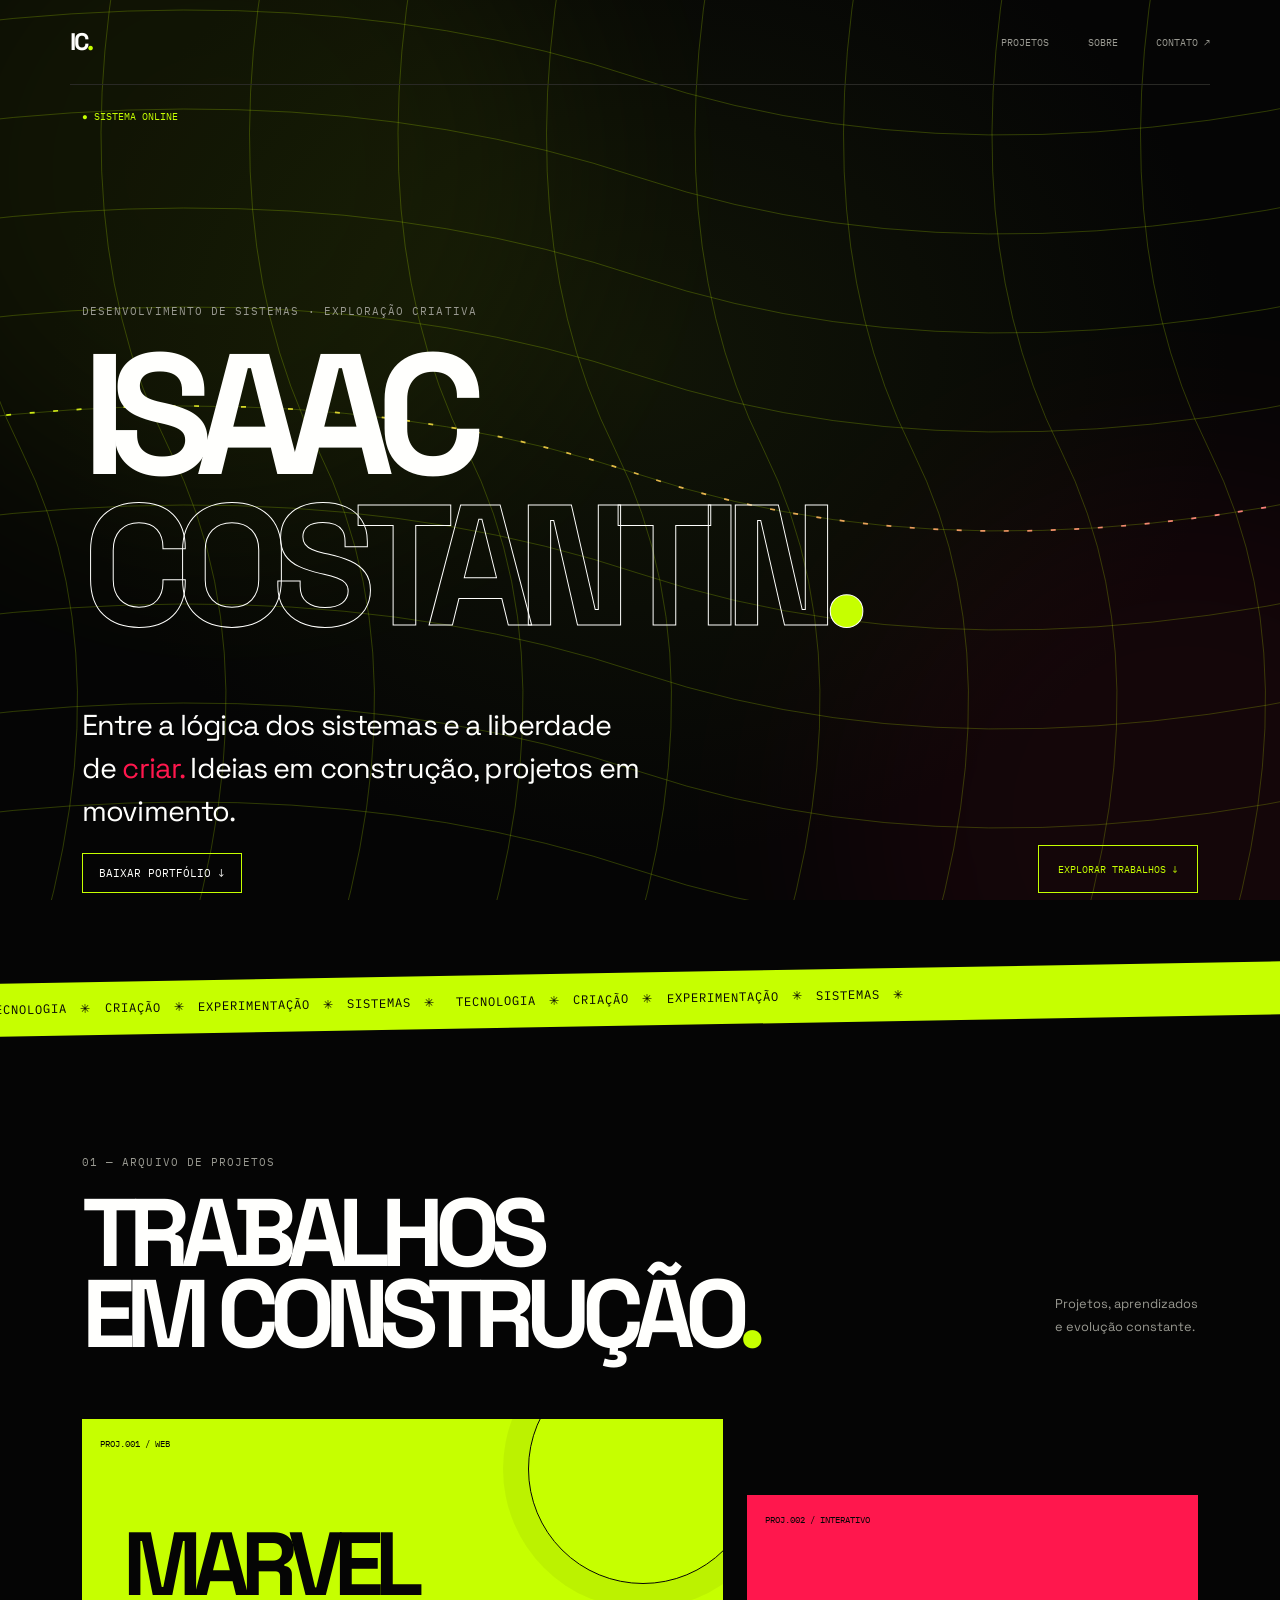
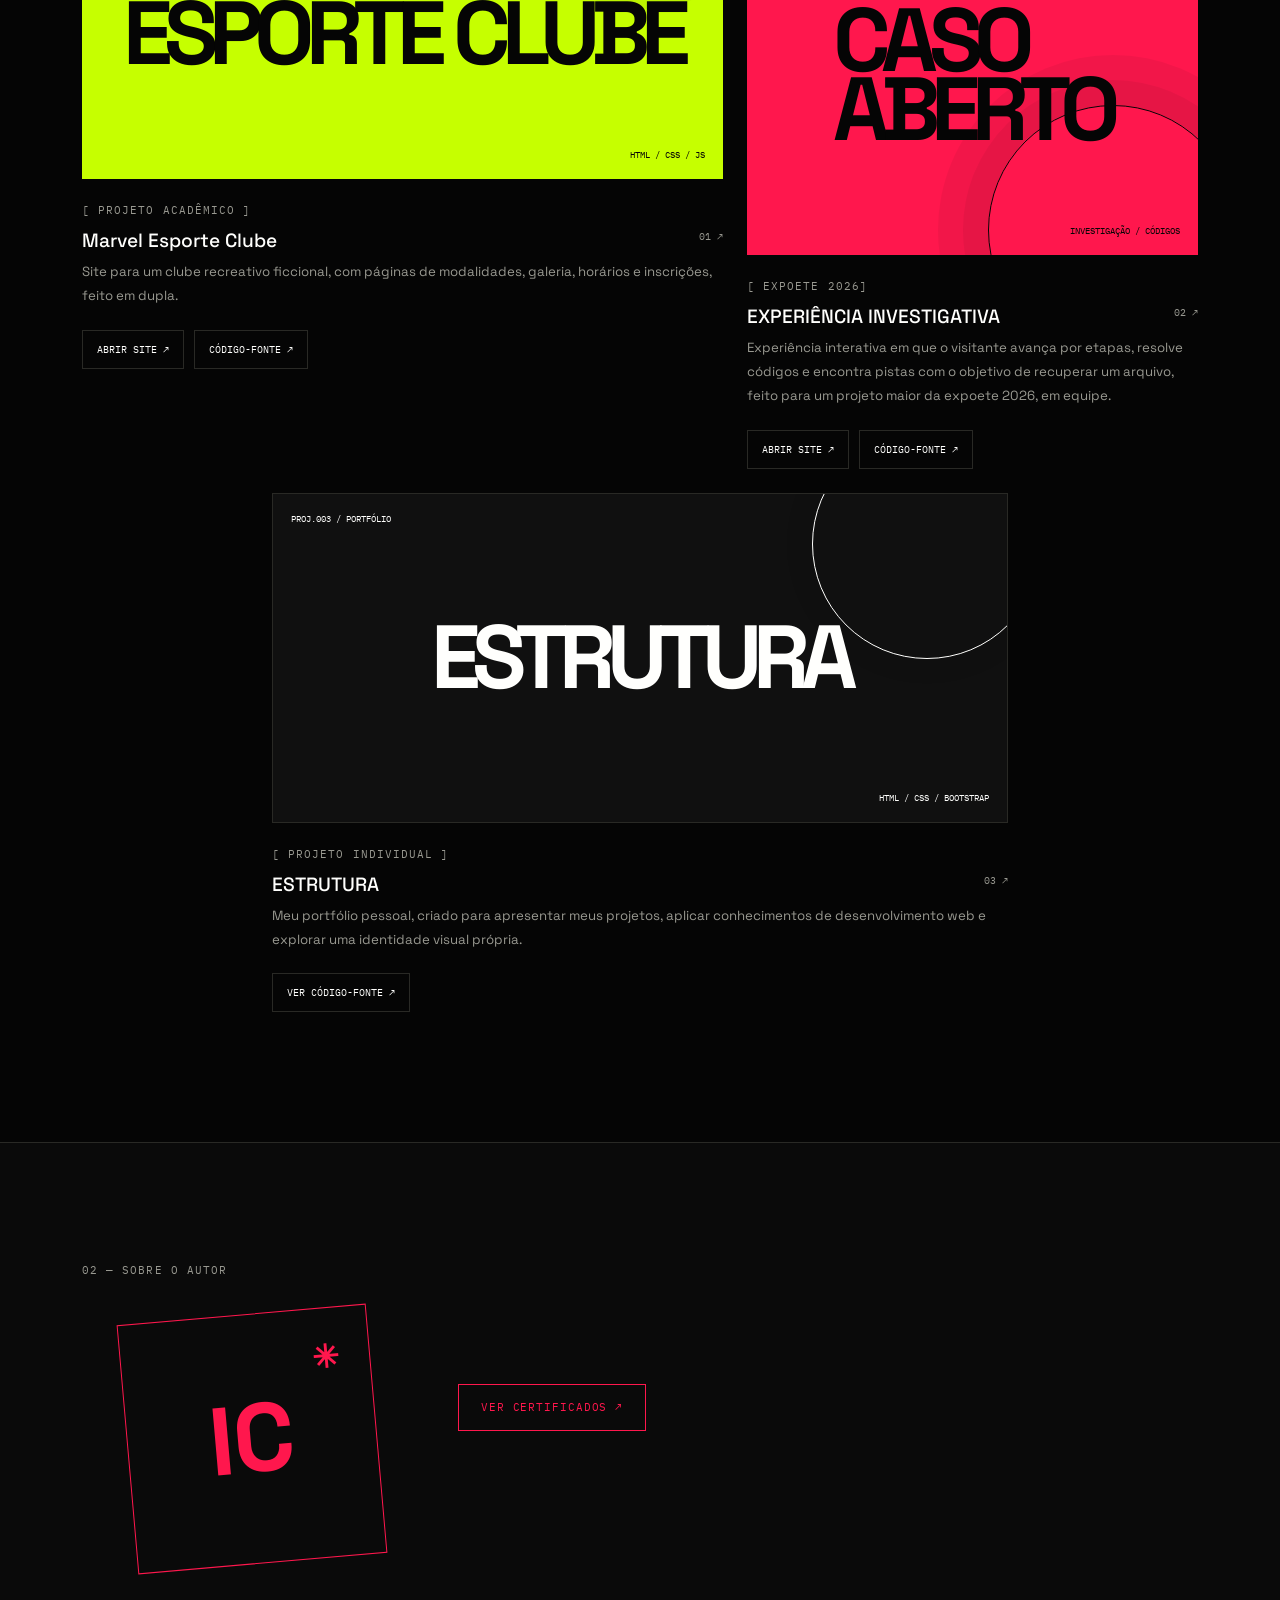
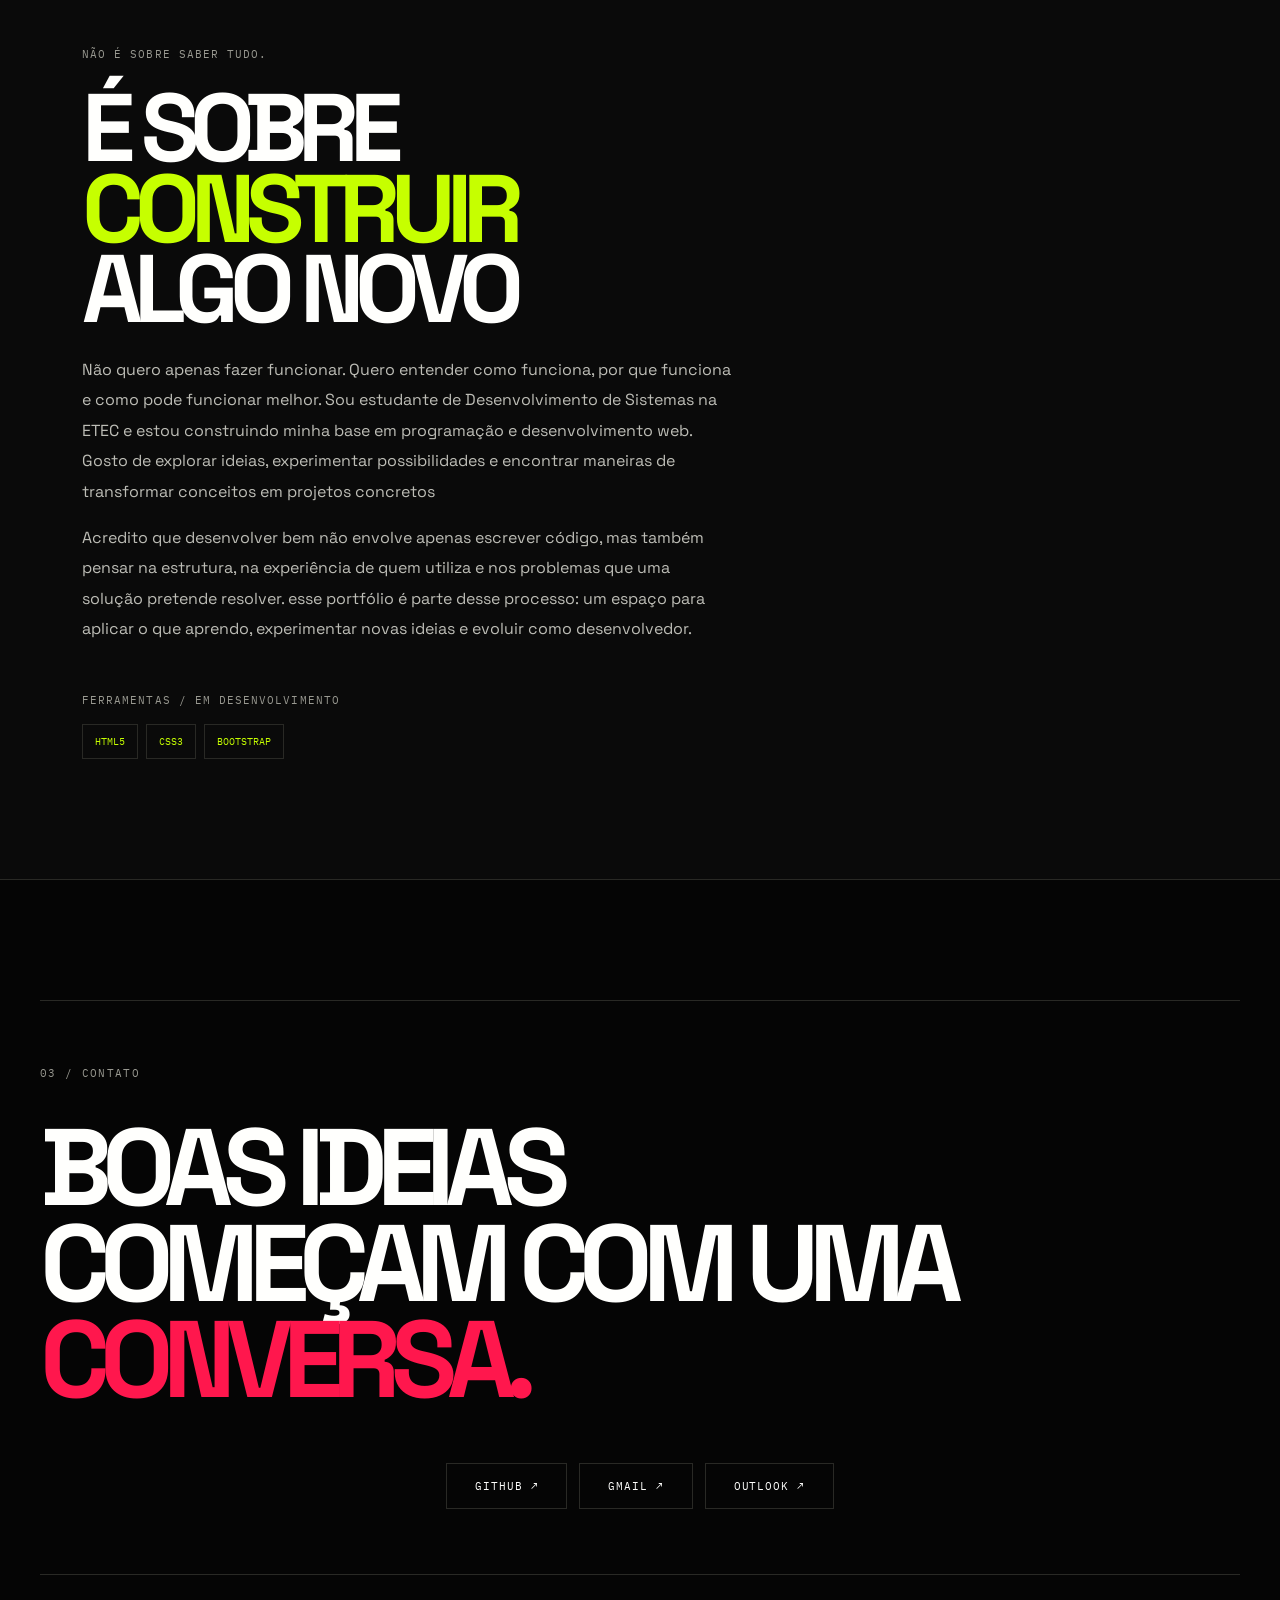
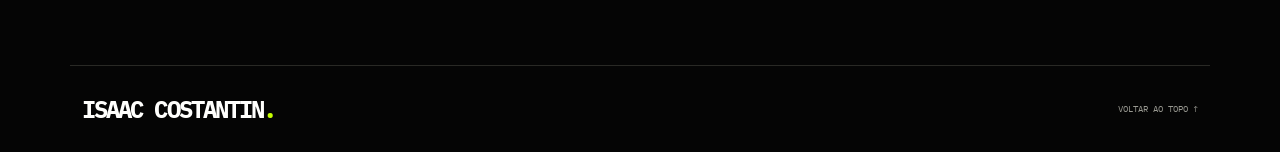
==== index.html @ f8260b66 "Update index.html" ====
<!DOCTYPE html>
<html lang="pt-BR">
<head>
    <meta charset="UTF-8">
    <meta name="viewport" content="width=device-width, initial-scale=1">
    <meta name="theme-color" content="#050505">
    <meta name="description" content="Portfólio de Isaac Costantin.">
    <title>Isaac Costantin </title>

    <link href="https://cdn.jsdelivr.net/npm/bootstrap@5.3.3/dist/css/bootstrap.min.css" rel="stylesheet">
    <link href="https://fonts.googleapis.com/css2?family=Space+Grotesk:wght@400;500;600;700&family=IBM+Plex+Mono:wght@400;500&display=swap" rel="stylesheet">
    <link rel="stylesheet" href="style.css">
</head>

<body>
    <div class="mesh" aria-hidden="true">
        <svg viewBox="0 0 1200 800" preserveAspectRatio="xMidYMid slice">
            <defs>
                <linearGradient id="lines">
                    <stop stop-color="#C6FF00"/>
                    <stop offset="1" stop-color="#FF6F91"/>
                </linearGradient>
            </defs>
            <g class="horizontal">
                <path d="M-100 80 Q300 0 600 100 T1300 80"/>
                <path d="M-100 160 Q300 80 600 180 T1300 160"/>
                <path d="M-100 240 Q300 160 600 260 T1300 240"/>
                <path d="M-100 320 Q300 240 600 340 T1300 320"/>
                <path d="M-100 400 Q300 320 600 420 T1300 400"/>
                <path d="M-100 480 Q300 400 600 500 T1300 480"/>
                <path d="M-100 560 Q300 480 600 580 T1300 560"/>
                <path d="M-100 640 Q300 560 600 660 T1300 640"/>
                <path d="M-100 720 Q300 640 600 740 T1300 720"/>
                <path d="M-100 800 Q300 720 600 820 T1300 800"/>
            </g>
            <g class="vertical">
                <path d="M80 -100 Q0 200 100 400 T80 900"/>
                <path d="M200 -100 Q120 200 220 400 T200 900"/>
                <path d="M320 -100 Q240 200 340 400 T320 900"/>
                <path d="M440 -100 Q360 200 460 400 T440 900"/>
                <path d="M560 -100 Q480 200 580 400 T560 900"/>
                <path d="M680 -100 Q600 200 700 400 T680 900"/>
                <path d="M800 -100 Q720 200 820 400 T800 900"/>
                <path d="M920 -100 Q840 200 940 400 T920 900"/>
                <path d="M1040 -100 Q960 200 1060 400 T1040 900"/>
                <path d="M1160 -100 Q1080 200 1180 400 T1160 900"/>
            </g>
            <path class="highlight" d="M-100 400 Q300 320 600 420 T1300 400"/>
        </svg>
    </div>

    <nav class="navbar container py-4">
        <a class="brand" href="#inicio">IC<span>.</span></a>
        <div class="nav-links">
            <a href="#projetos">PROJETOS</a>
            <a href="#sobre">SOBRE</a>
            <a href="#contato">CONTATO ↗</a>
        </div>
    </nav>

    <main>
        <header class="hero container" id="inicio">
            <div class="meta mono">
                <span>● SISTEMA ONLINE</span>
            </div>

            <p class="eyebrow">DESENVOLVIMENTO DE SISTEMAS · EXPLORAÇÃO CRIATIVA</p>

            <h1>ISAAC<br><span>COSTANTIN<span class="lime">.</span></span></h1>

            <div class="row align-items-end mt-5 g-4">
                <div class="col-md-7">
                    <p class="intro">
                        Entre a lógica dos sistemas e a liberdade de
                        <span class="pink">criar.</span> Ideias em construção,
                        projetos em movimento.
                    </p>
                    
<a href="javascript:window.print()" class="pdf-button">
    BAIXAR PORTFÓLIO ↓
</a>

                </div>
                <div class="col-md-5 text-md-end">
                    <a class="outline-link" href="#projetos">EXPLORAR TRABALHOS ↓</a>
                </div>
            </div>
        </header>

        <div class="ticker mono" aria-hidden="true">
            TECNOLOGIA　✳　CRIAÇÃO　✳　EXPERIMENTAÇÃO　✳　SISTEMAS　✳　
            TECNOLOGIA　✳　CRIAÇÃO　✳　EXPERIMENTAÇÃO　✳　SISTEMAS　✳
        </div>

<section class="container section" id="projetos">
    <div class="section-heading">
        <div>
            <p class="eyebrow">01 — ARQUIVO DE PROJETOS</p>
            <h2>TRABALHOS<br>EM CONSTRUÇÃO<span class="lime">.</span></h2>
        </div>
        <p class="muted">Projetos, aprendizados<br>e evolução constante.</p>
    </div>

    <div class="row g-4">
        <div class="col-md-7">
            <article class="project">
                <div class="art art-lime">
                    <span class="tag">PROJ.001 / WEB</span>
                    <div class="shape shape-circle"></div>
                    <div class="art-title">MARVEL<br> ESPORTE CLUBE</div>
                    <span class="coordinate">HTML / CSS / JS</span>
                </div>

                <p class="eyebrow mt-4">[ PROJETO ACADÊMICO ]</p>
                <h3>Marvel Esporte Clube <span>01 ↗</span></h3>
                <p class="muted">Site para um clube recreativo ficcional, com páginas de modalidades, galeria, horários e inscrições, feito em dupla.</p>

                <div class="project-links">
                    <a href="https://marvel-esporte-clube.vercel.app/" target="_blank" rel="noopener noreferrer">ABRIR SITE ↗</a>
                    <a href="https://github.com/IsaacCostantin/Marvel-Esporte-Clube" target="_blank" rel="noopener noreferrer">CÓDIGO-FONTE ↗</a>
                </div>
            </article>
        </div>

        <div class="col-md-5 project-shift">
            <article class="project">
                <div class="art art-pink">
                    <span class="tag">PROJ.002 / INTERATIVO</span>
                    <div class="shape shape-ring"></div>
                    <div class="art-title"> CASO <br> ABERTO</div>
                    <span class="coordinate">INVESTIGAÇÃO / CÓDIGOS</span>
                </div>

                <p class="eyebrow mt-4" >[ EXPOETE 2026] </p>
                 <h3>EXPERIÊNCIA INVESTIGATIVA <span>02 ↗</span></h3>
                <p class="muted">Experiência interativa em que o visitante avança por etapas, resolve códigos e encontra pistas com o objetivo de recuperar um arquivo, feito para um projeto maior da expoete 2026, em equipe.</p>

                <div class="project-links">
                    <a href="https://experienciainvestigativa.vercel.app/" target="_blank" rel="noopener noreferrer">ABRIR SITE ↗</a>
                    <a href="https://github.com/IsaacCostantin/-Experi-ncia-investigativa" target="_blank" rel="noopener noreferrer">CÓDIGO-FONTE ↗</a>
                </div>
            </article>
        </div>

        <div class="col-md-8 offset-md-2">
            <article class="project">
                <div class="art art-dark">
                    <span class="tag">PROJ.003 / PORTFÓLIO</span>
                    <div class="shape shape-circle"></div>
                    <div class="art-title">ESTRUTURA</div>
                    <span class="coordinate">HTML / CSS / BOOTSTRAP</span>
                </div>

                <p class="eyebrow mt-4">[ PROJETO INDIVIDUAL ]</p>
                <h3>ESTRUTURA <span>03 ↗</span></h3>
                <p class="muted">Meu portfólio pessoal, criado para apresentar meus projetos, aplicar conhecimentos de desenvolvimento web e explorar uma identidade visual própria.</p>

                <div class="project-links">
                    <a href="https://github.com/IsaacCostantin/Isaac-Costantin" target="_blank" rel="noopener noreferrer">VER CÓDIGO-FONTE ↗</a>
                </div>
            </article>
        </div>
    </div>
</section>

 <section class="about section" id="sobre">
            <div class="container">
                <div class="row g-5 align-items-center">
                    <div class="col-md-4">
                        <p class="eyebrow">02 — SOBRE O AUTOR</p>
                        <div class="monogram">IC<span>✳</span></div>
                    </div>
                    <a href="cursos.html" class="certificados-button">
    VER CERTIFICADOS ↗
</a>
                    <div class="col-md-8">
                        <p class="eyebrow pink">NÃO É SOBRE SABER TUDO.</p>
                        <h2>É SOBRE<br><span class="lime">CONSTRUIR</span><br>ALGO NOVO </h2>
                        <p class="about-text">
                          Não quero apenas fazer funcionar. Quero entender como funciona, por que funciona e como pode funcionar melhor.

Sou estudante de Desenvolvimento de Sistemas na ETEC e estou construindo minha base em programação e desenvolvimento web.

Gosto de explorar ideias, experimentar possibilidades e encontrar maneiras de transformar conceitos em projetos concretos
                        </p>
                        <p class="about-text">
                             Acredito que desenvolver bem não envolve apenas escrever código, mas também pensar na estrutura, na experiência de quem utiliza e nos problemas que uma solução pretende resolver.

esse portfólio é parte desse processo: um espaço para aplicar o que aprendo, experimentar novas ideias e evoluir como desenvolvedor.
                        </p>
                        <p class="eyebrow mt-5">FERRAMENTAS / EM DESENVOLVIMENTO</p>
                        <div class="skills">
                            <span>HTML5</span><span>CSS3</span><span>BOOTSTRAP</span>
                        </div>
                    </div>
                </div>
            </div>
        </section>
        
<section class="contact" id="contato">


    <h2>BOAS IDEIAS<br>COMEÇAM COM UMA <span>CONVERSA.</span></h2>

    <div class="contact-links">
        <a href="https://github.com/IsaacCostantin" target="_blank" rel="noopener noreferrer">
            GITHUB ↗
        </a>

        <a href="https://mail.google.com/mail/?view=cm&fs=1&to=zac.constantini@gmail.com" target="_blank" rel="noopener noreferrer">
            GMAIL ↗
        </a>

        <a href="https://outlook.live.com/mail/0/deeplink/compose?to=zac.constantini@gmail.com" target="_blank" rel="noopener noreferrer">
            OUTLOOK ↗
        </a>
    </div>
</section>
    </main>

    <footer class="container footer mono">
        <a class="brand" href="#inicio">ISAAC COSTANTIN<span>.</span></a>
        <a href="#inicio">VOLTAR AO TOPO ↑</a>
    </footer>
</body>
</html>
---- style.css ----
:root {
    --preto: #050505;
    --verde: #C6FF00;
    --rosa: #ff174d;
    --branco: #fffffd;
    --cinza: #999991;
    --linha: #292925;
    --fonte: "Space Grotesk", sans-serif;
    --monoespaco: "IBM Plex Mono", monospace;
}

* { box-sizing: border-box; }

html { scroll-behavior: smooth; scroll-padding-top: 30px; }

body {
    margin: 0;
    overflow-x: hidden;
    background: var(--preto);
    color: var(--branco);
    font-family: var(--fonte);
    -webkit-font-smoothing: antialiased;
}

a { color: inherit; text-decoration: none; }
a:focus-visible { outline: 2px solid var(--verde); outline-offset: 5px; }
::selection { color: var(--preto); background: var(--verde); }

.mono, .eyebrow, .tag, .coordinate { font-family: var(--monoespaco); }
.lime { color: var(--verde); }
.pink { color: var(--rosa); }
.muted { color: var(--cinza); line-height: 1.8; }
.eyebrow { color: var(--cinza); font-size: .66rem; letter-spacing: .1em; }

.mesh {
    position: fixed;
    inset: 0;
    z-index: -1;
    overflow: hidden;
    pointer-events: none;
    background: radial-gradient(ellipse at 50% 40%, #111507, transparent 65%), var(--preto);
}

.mesh::before, .mesh::after {
    content: "";
    position: absolute;
    width: 55vw;
    aspect-ratio: 1;
    border-radius: 50%;
    filter: blur(100px);
    opacity: .06;
    animation: glow 18s ease-in-out infinite alternate;
}

.mesh::before { top: -20%; left: -10%; background: var(--verde); }
.mesh::after { right: -20%; bottom: -30%; background: var(--rosa); animation-delay: -8s; }

.mesh svg {
    position: absolute;
    inset: -5%;
    width: 110%;
    height: 110%;
    animation: drift 25s ease-in-out infinite alternate;
}

.mesh g {
    fill: none;
    stroke: var(--verde);
    stroke-width: .8;
    stroke-opacity: .22;
}

.mesh .horizontal { animation: horizontal 17s ease-in-out infinite alternate; }
.mesh .vertical { animation: vertical 21s ease-in-out infinite alternate; }

.mesh .highlight {
    fill: none;
    stroke: url(#lines);
    stroke-width: 1.4;
    stroke-dasharray: 4 15;
    animation: dash 25s linear infinite;
}

@keyframes drift {
    to { transform: translate(1%, -1%) scale(1.04); }
}
@keyframes horizontal {
    to { transform: translateY(16px) skewY(1deg); }
}
@keyframes vertical {
    to { transform: translateX(-15px) skewX(-1deg); }
}
@keyframes dash { to { stroke-dashoffset: -350; } }
@keyframes glow { to { transform: translate(15%, 12%) scale(1.2); } }

.navbar { position: relative; border-bottom: 1px solid var(--linha); }
.brand { font-size: 1.5rem; font-weight: 700; letter-spacing: -.08em; }
.brand span { color: var(--verde); }
.nav-links { display: flex; gap: clamp(14px, 3vw, 40px); }
.nav-links a, .footer > a:last-child {
    font: .65rem var(--monoespaco);
    color: var(--cinza);
    transition: color .2s;
}
.nav-links a:hover, .footer > a:last-child:hover { color: var(--verde); }

.hero { position: relative; padding-top: 25px; padding-bottom: 80px; }
.meta, .bottom-line {
    display: flex;
    justify-content: space-between;
    gap: 15px;
    color: var(--cinza);
    font-size: .6rem;
}
.meta span:first-child { color: var(--verde); }
.hero .eyebrow { margin-top: clamp(100px, 15vw, 180px); margin-bottom: 30px; }

.hero h1 {
    margin: 0;
    font-size: clamp(3.5rem, 13.4vw, 12rem);
    font-weight: 700;
    line-height: .76;
    letter-spacing: -.105em;
}
.hero h1 > span {
    display: inline-block;
    margin-top: .12em;
    color: transparent;
    -webkit-text-stroke: 1px var(--branco);
    transition: color .3s;
}
.hero h1 > span:hover { color: var(--rosa); -webkit-text-stroke-color: var(--rosa); }

.intro {
    max-width: 560px;
    margin: 0;
    font-size: clamp(1.15rem, 2.3vw, 1.8rem);
    line-height: 1.5;
    letter-spacing: -.03em;
}

.outline-link, .contact-link {
    display: inline-block;
    padding: 16px 19px;
    border: 1px solid var(--verde);
    color: var(--verde);
    font: .65rem var(--monoespaco);
    transition: background .25s, color .25s;
}
.outline-link:hover { background: var(--verde); color: var(--preto); }

.bottom-line {
    margin-top: 85px;
    padding-top: 15px;
    border-top: 1px solid var(--linha);
}

.ticker {
    overflow: hidden;
    padding: 17px 0;
    background: var(--verde);
    color: var(--preto);
    font-size: .75rem;
    letter-spacing: .07em;
    white-space: nowrap;
    transform: rotate(-1deg) scale(1.02);
    animation: ticker 30s linear infinite;
}
@keyframes ticker { to { text-indent: -20%; } }

.section { padding-top: 130px; padding-bottom: 130px; }

.section-heading {
    display: flex;
    justify-content: space-between;
    align-items: end;
    gap: 25px;
    margin-bottom: 65px;
}

.section h2, .about h2, .contact h2 {
    font-size: clamp(3rem, 7.5vw, 7rem);
    font-weight: 700;
    line-height: .84;
    letter-spacing: -.095em;
}
.section-heading h2 { margin: 22px 0 0; }
.section-heading > .muted { font-size: .8rem; }

.project { height: 100%; }
.project-shift { margin-top: 100px; }

.art {
    position: relative;
    display: flex;
    align-items: center;
    justify-content: center;
    min-height: 360px;
    overflow: hidden;
    isolation: isolate;
    transition: filter .3s;
}
.project:hover .art { filter: brightness(1.08); }
.art-lime { background: var(--verde); color: var(--preto); }
.art-pink { background: var(--rosa); color: var(--preto); }
.art-dark { min-height: 330px; border: 1px solid var(--linha); background: #101010; }

.tag, .coordinate { position: absolute; z-index: 2; font-size: .55rem; }
.tag { top: 18px; left: 18px; }
.coordinate { right: 18px; bottom: 18px; }

.art-title {
    position: relative;
    z-index: 1;
    font-size: clamp(3.5rem, 7vw, 6.5rem);
    font-weight: 700;
    line-height: .77;
    letter-spacing: -.1em;
    transition: transform .4s;
}
.project:hover .art-title { transform: translate(-5px, -5px); }
.art-title > span { color: var(--branco); }
.shape { position: absolute; border: 1px solid currentColor; transition: transform .6s; }
.shape-circle { top: -65px; right: -35px; width: 230px; aspect-ratio: 1; border-radius: 50%; box-shadow: 0 0 0 25px #0505050d; }
.project:hover .shape-circle { transform: rotate(30deg) scale(1.1); }
.shape-ring { right: -40px; bottom: -100px; width: 250px; aspect-ratio: 1; border-radius: 50%; box-shadow: 0 0 0 25px #0505050d, 0 0 0 50px #0505050d; }
.project:hover .shape-ring { transform: translate(-15px, -10px); }

.code {
    position: absolute;
    top: 55px;
    left: 20px;
    color: #BDBDB6;
    font-size: .7rem;
}
.code p { margin-bottom: 8px; }
.code i { color: var(--rosa); font-style: normal; }

.project .eyebrow { margin-bottom: 10px; }
.project h3 { display: flex; justify-content: space-between; gap: 10px; font-size: 1.2rem; }
.project h3 span { color: var(--cinza); font: .65rem var(--monoespaco); }
.project .muted { font-size: .83rem; }


.project-links {
    display: flex;
    flex-wrap: wrap;
    gap: 10px;
    margin-top: 22px;
}

.project-links a {
    display: inline-block;
    padding: 12px 14px;
    border: 1px solid var(--linha);
    color: var(--branco);
    font: .62rem var(--monoespaco);
    transition: .25s;
}

.project-links a:hover {
    background: var(--verde);
    border-color: var(--verde);
    color: var(--preto);
}

.next-project {
    display: flex;
    min-height: 330px;
    flex-direction: column;
    justify-content: space-between;
    padding: 23px;
    background: var(--rosa);
    color: var(--preto);
    transition: background .3s;
}
.next-project:hover { background: var(--verde); }
.next-project strong { font-size: clamp(3rem, 7vw, 6rem); line-height: .8; letter-spacing: -.1em; }
.next-project .tag { position: static; }
.next-project .tag:last-child { padding-top: 15px; border-top: 1px solid #05050555; }

.about { padding: 120px 0; border-block: 1px solid var(--linha); background: #0c0c0ce8; }
.monogram {
    position: relative;
    display: grid;
    place-items: center;
    width: min(250px, 80%);
    aspect-ratio: 1;
    margin: 35px auto;
    border: 1px solid var(--rosa);
    color: var(--rosa);
    font-size: 6rem;
    font-weight: 700;
    transform: rotate(-5deg);
}
.monogram span { position: absolute; top: 10%; right: 12%; font-size: 2rem; }
.about h2 { margin: 25px 0; }
.about-text { max-width: 650px; color: #BDBDB6; line-height: 1.9; }
.skills { display: flex; flex-wrap: wrap; gap: 8px; }
.skills span { padding: 10px 12px; border: 1px solid var(--linha); color: var(--verde); font: .6rem var(--monoespaco); }


.contact {
    position: relative;
    width: min(1200px, calc(100% - 48px));
    margin: 120px auto 90px;
    padding: 65px 0;
    border-top: 1px solid var(--linha);
    border-bottom: 1px solid var(--linha);
}

.contact::before {
    content: "03 / CONTATO";
    display: block;
    margin-bottom: 40px;
    color: var(--cinza);
    font: .7rem var(--monoespaco);
    letter-spacing: .12em;
}

.contact h2 {
    max-width: 1100px;
    margin: 0 0 55px;
    font-size: clamp(3rem, 8.5vw, 8.5rem);
    font-weight: 700;
    line-height: .88;
    letter-spacing: -.095em;
}

.contact h2 span {
    display: block;
    color: var(--rosa);
}

.contact-links {
    display: flex;
    flex-wrap: wrap;
    gap: 10px;
}

.contact-links a {
    display: inline-flex;
    padding: 14px 20px;
    border: 1px solid var(--linha);
    color: var(--branco);
    font: .65rem var(--monoespaco);
    transition: .3s ease;
}

.contact-links a:hover {
    background: var(--verde);
    border-color: var(--verde);
    color: var(--preto);
    transform: translateY(-4px);
}

@media (max-width: 767px) {
    .contact {
        width: calc(100% - 36px);
        margin: 80px auto 60px;
        padding: 45px 0;
    }

    .contact h2 {
        font-size: clamp(2.6rem, 11vw, 5rem);
    }
}

.contact-links a:hover {
    background: var(--verde);
    border-color: var(--verde);
    color: var(--preto);
}
.footer {
    display: flex;
    justify-content: space-between;
    align-items: center;
    flex-wrap: wrap;
    gap: 20px;
    padding-top: 25px;
    padding-bottom: 25px;
    border-top: 1px solid var(--linha);
}
.footer > span { color: var(--cinza); font-size: .55rem; }
.footer > a:last-child { font-size: .55rem; }

@media (max-width: 767px) {
    .nav-links { gap: 13px; }
    .nav-links a { font-size: .55rem; }
    .hero .eyebrow { margin-top: 145px; font-size: .58rem; }
    .hero h1 { font-size: 12.5vw; }
    .intro { font-size: 1.2rem; }
    .bottom-line { margin-top: 60px; font-size: .5rem; }
    .section { padding-top: 85px; padding-bottom: 85px; }
    .section-heading { align-items: start; flex-direction: column; margin-bottom: 40px; }
    .section-heading h2 { font-size: clamp(2.8rem, 10vw, 5rem); }
    .project-shift { margin-top: 25px; }
    .art, .art-dark { min-height: 290px; }
    .art-title { font-size: clamp(3.5rem, 12vw, 5rem); }
    .next-project { min-height: 290px; }
    .about { padding: 85px 0; }
    .about h2 { font-size: clamp(3.2rem, 11vw, 5.5rem); }
    .contact h2 { font-size: 12vw; }
    .footer > span { width: 100%; order: 3; }
}

@media (max-width: 380px) {
    .nav-links { gap: 9px; }
    .nav-links a { font-size: .49rem; }
    .meta { font-size: .52rem; }
    .hero h1 { font-size: 12vw; }
    .art, .art-dark { min-height: 245px; }
}

@media (prefers-reduced-motion: reduce) {
    *, *::before, *::after {
        animation-duration: .01ms !important;
        animation-iteration-count: 1 !important;
        scroll-behavior: auto !important;
        transition-duration: .01ms !important;
    }
}

.pdf-button {
    display: inline-block;
    margin-top: 20px;
    padding: 12px 16px;
    border: 1px solid var(--verde);
    color: var(--branco);
    font: .7rem var(--monoespaco);
    text-decoration: none;
    transition: .3s;
}

.pdf-button:hover {
    background: var(--verde);
    color: var(--preto);
}

@media print {
    @page {
        size: A4;
        margin: 15mm;
    }

    nav,
    .mesh,
    .pdf-button,
    footer {
        display: none !important;
    }

    body {
        background: white !important;
        color: black !important;
    }

    h1, h2, h3, p, a, span {
        color: black !important;
    }

    .project {
        break-inside: avoid;
    }
}

.contact-links {
    display: flex;
    justify-content: center;
    flex-wrap: wrap;
    gap: 12px;
    margin-top: 35px;
}

.contact-links a {
    display: inline-block;
    padding: 15px 28px;
    background: transparent;
    color: var(--branco);
    border: 1px solid var(--linha);
    font: .7rem var(--monoespaco);
    letter-spacing: .08em;
    transition: .3s ease;
}

.contact-links a:hover {
    background: var(--verde);
    border-color: var(--verde);
    color: var(--preto);
    transform: translateY(-4px);
}


.about .certificados-button {
    display: inline-flex;
    align-items: center;
    justify-content: center;
    width: fit-content;
    padding: 14px 22px;
    margin: 0 12px;
    border: 1px solid var(--rosa);
    background: transparent;
    color: var(--rosa);
    font-family: var(--monoespaco);
    font-size: .7rem;
    letter-spacing: .08em;
    text-decoration: none;
    transition: .3s ease;
}

.about .certificados-button:hover {
    background: var(--rosa);
    color: var(--preto);
    transform: translateY(-4px);
}
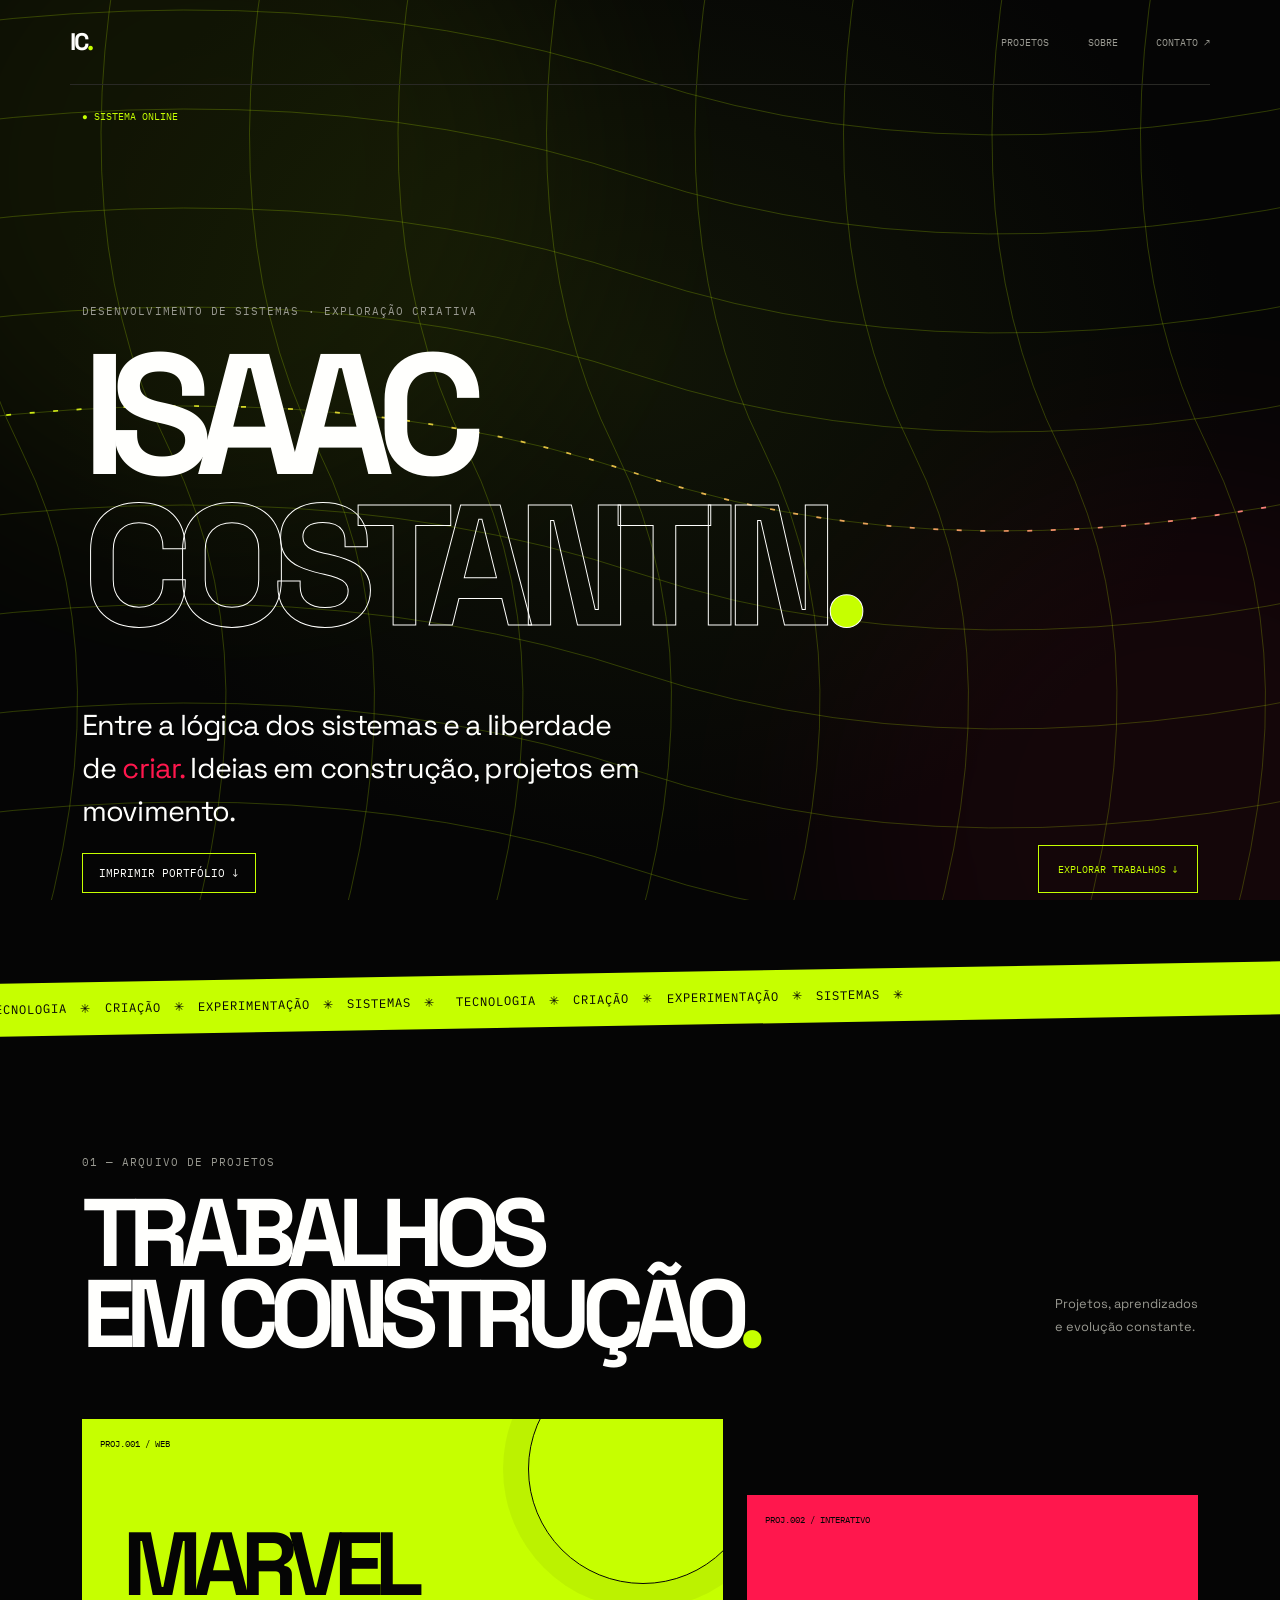
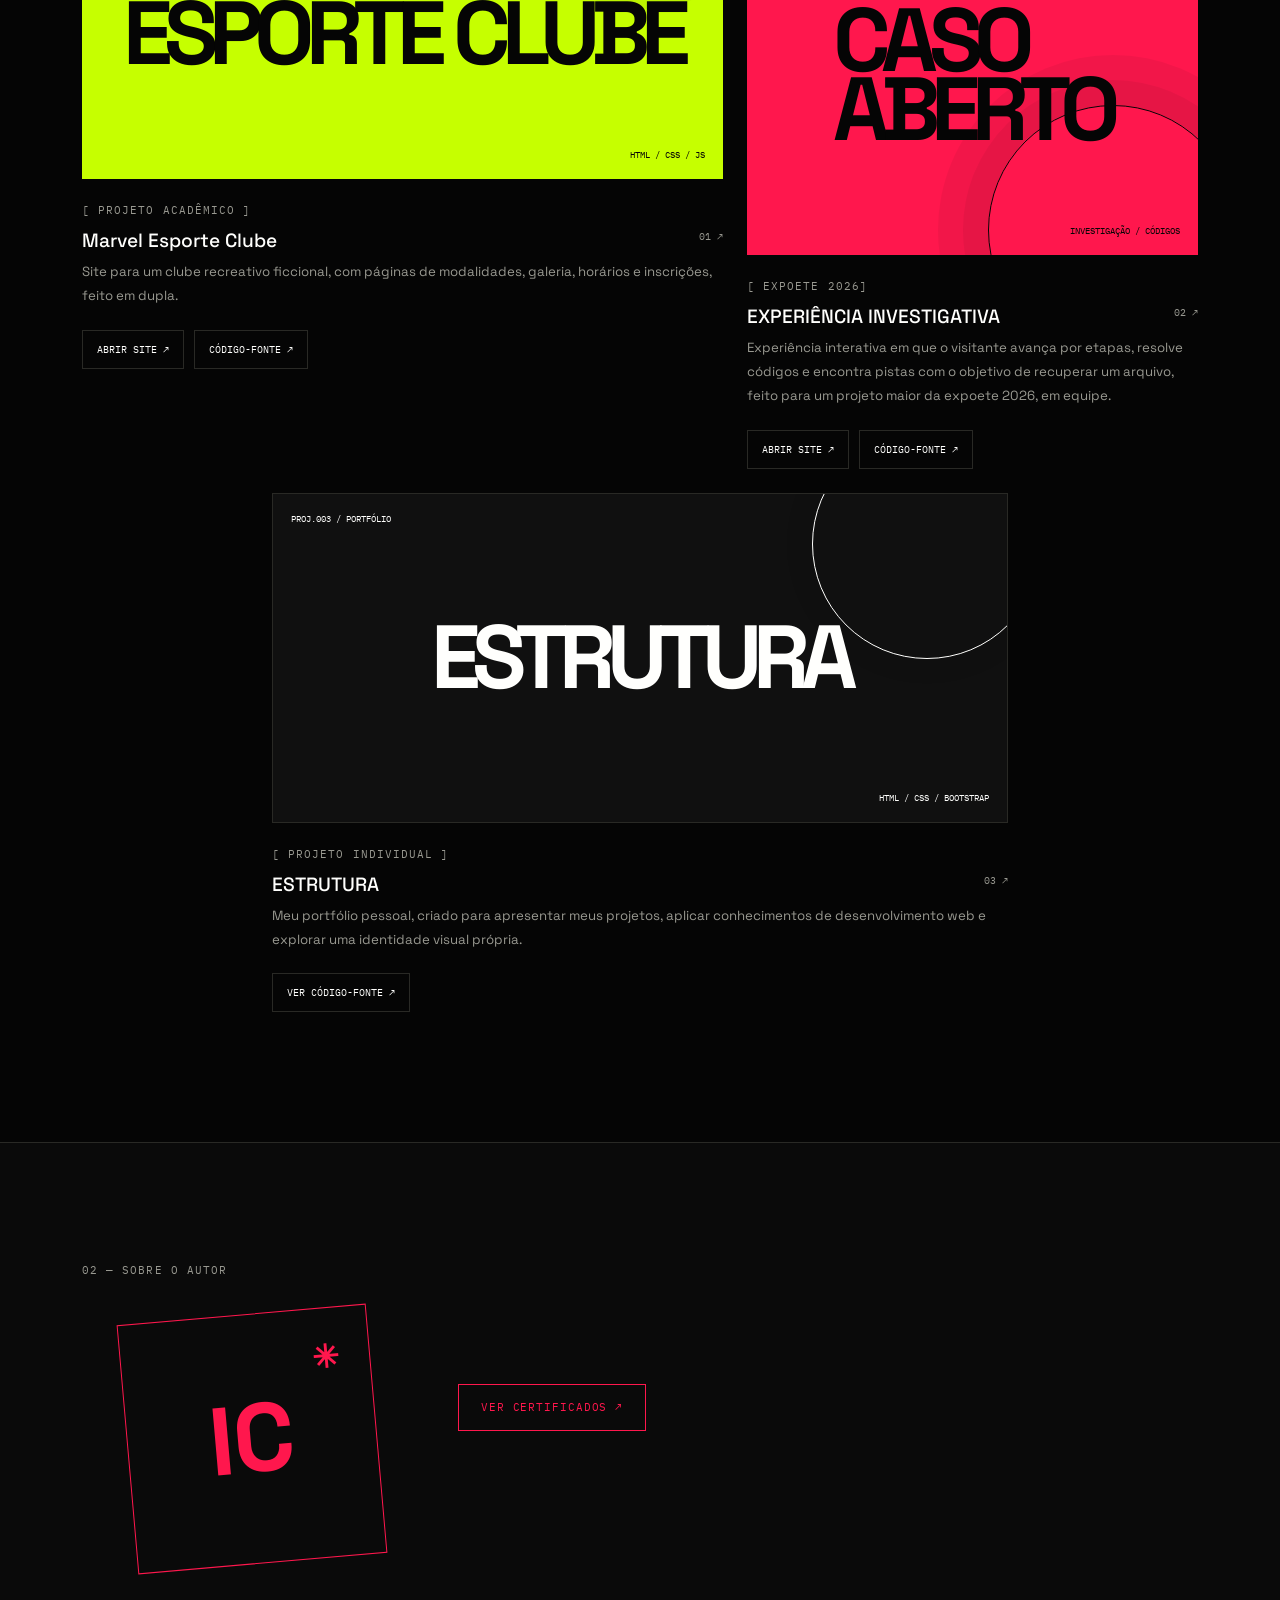
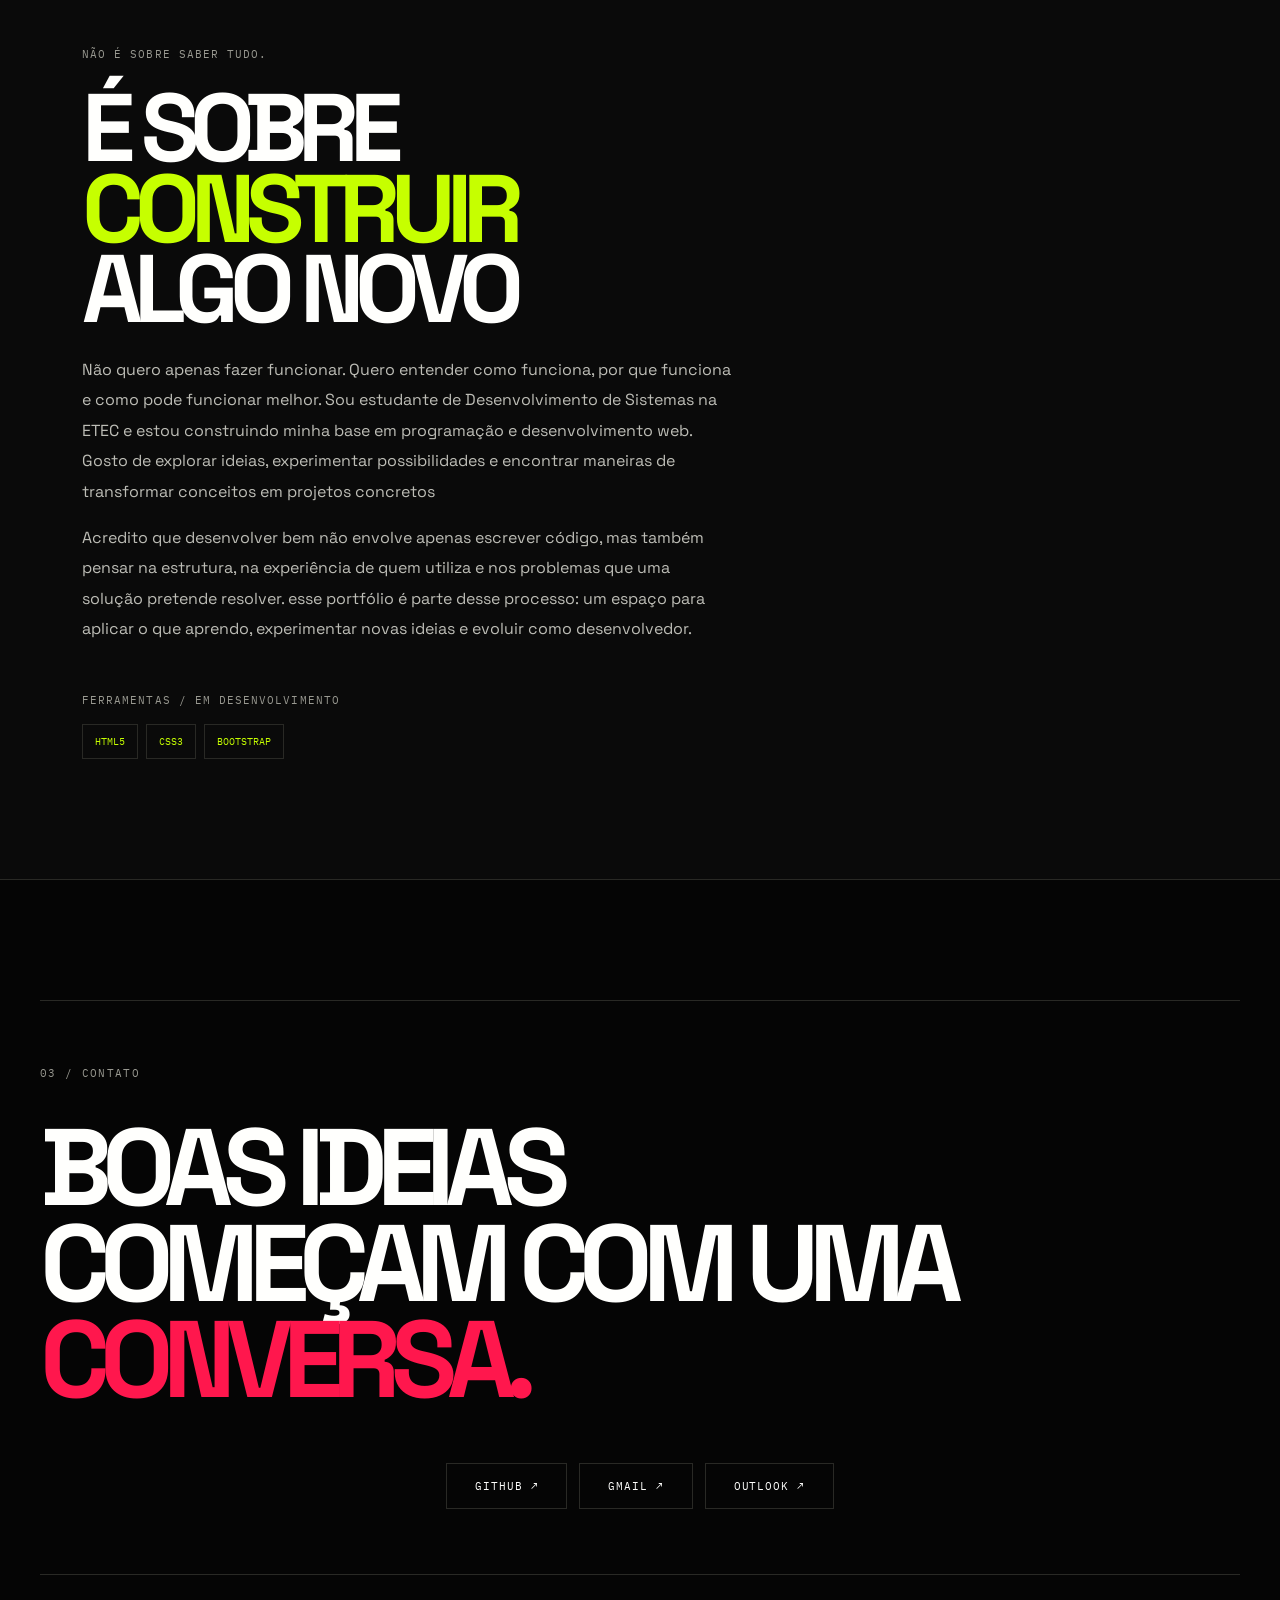
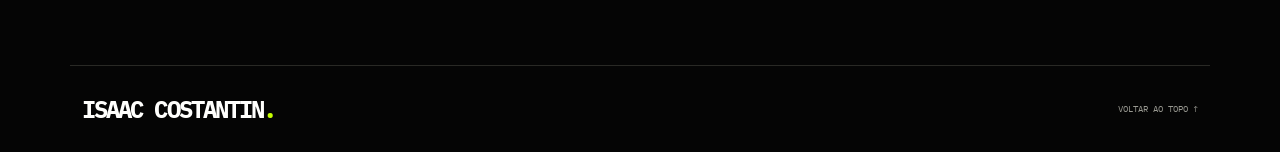
==== commit 97a4902b: "Update index.html" ====
--- a/index.html
+++ b/index.html
@@ -77,7 +77,7 @@
                     </p>
                     
 <a href="javascript:window.print()" class="pdf-button">
-    BAIXAR PORTFÓLIO ↓
+    IMPRIMIR PORTFÓLIO ↓
 </a>
 
                 </div>
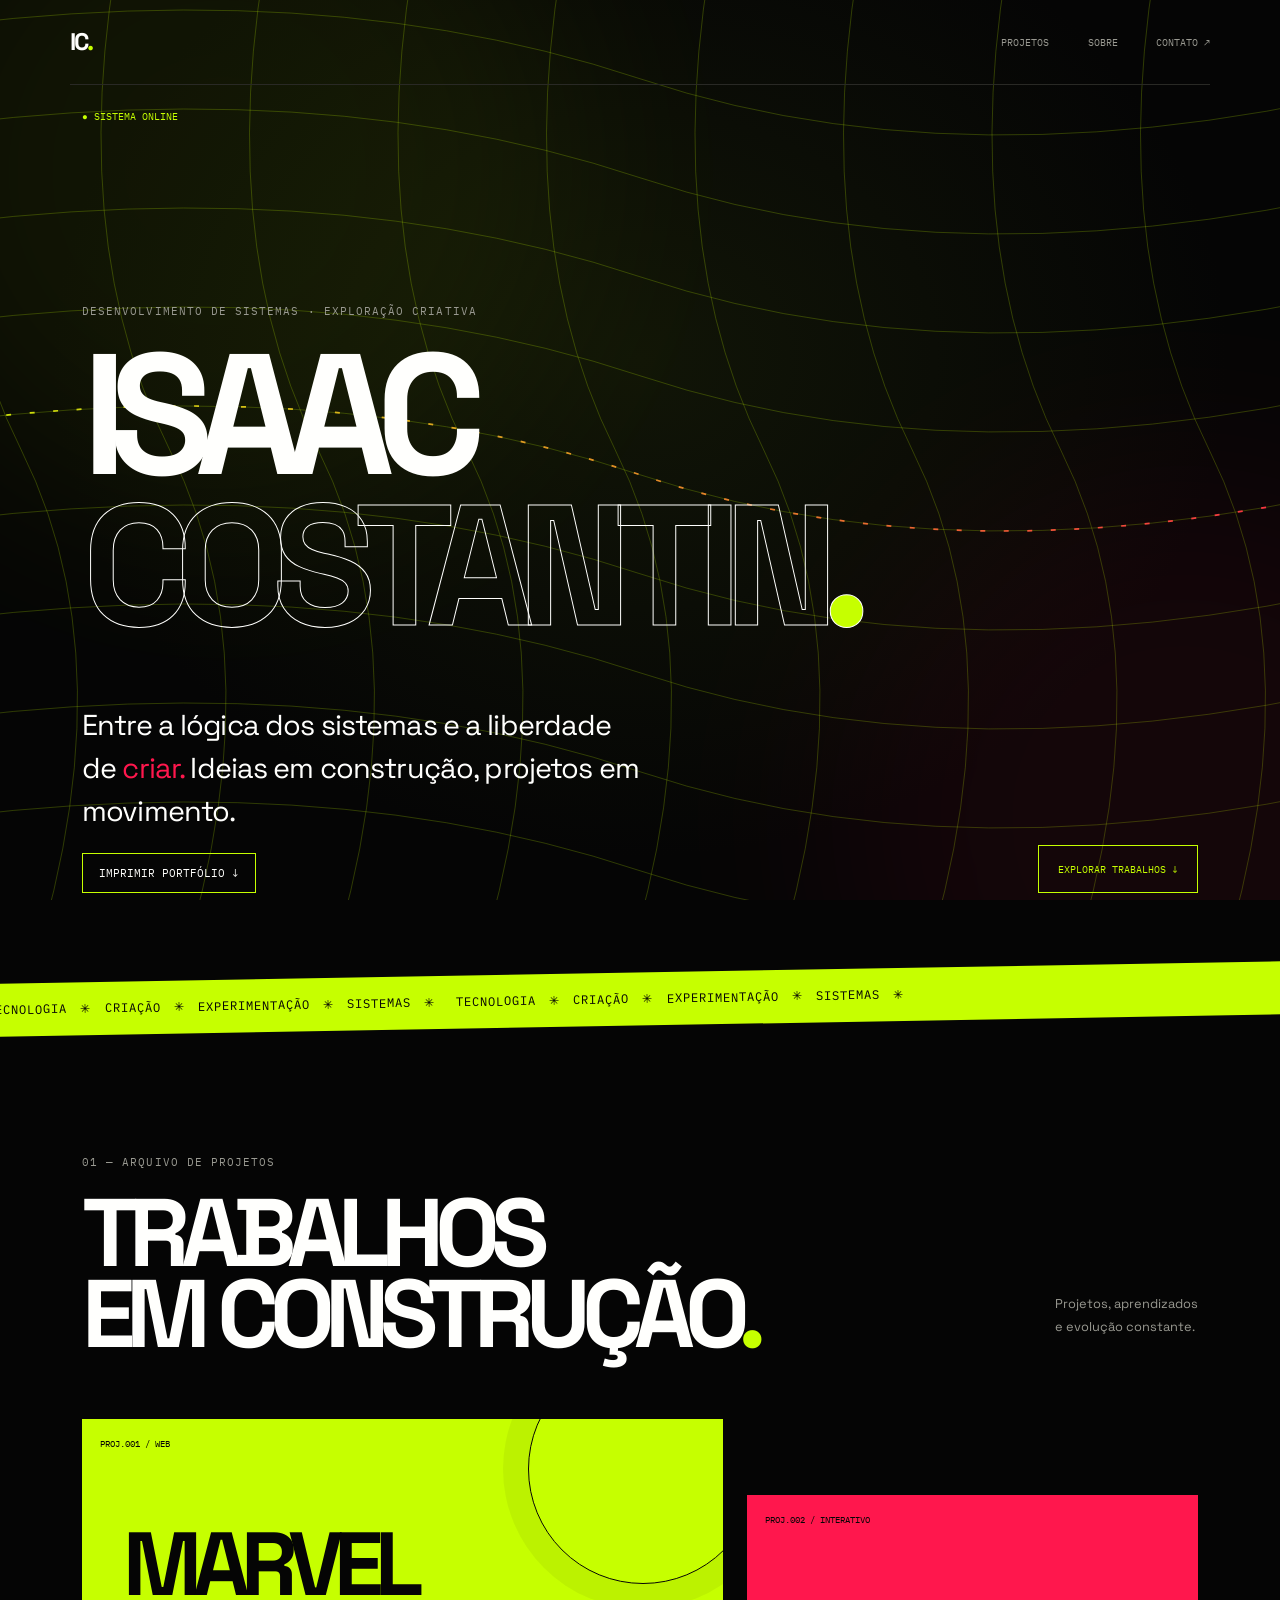
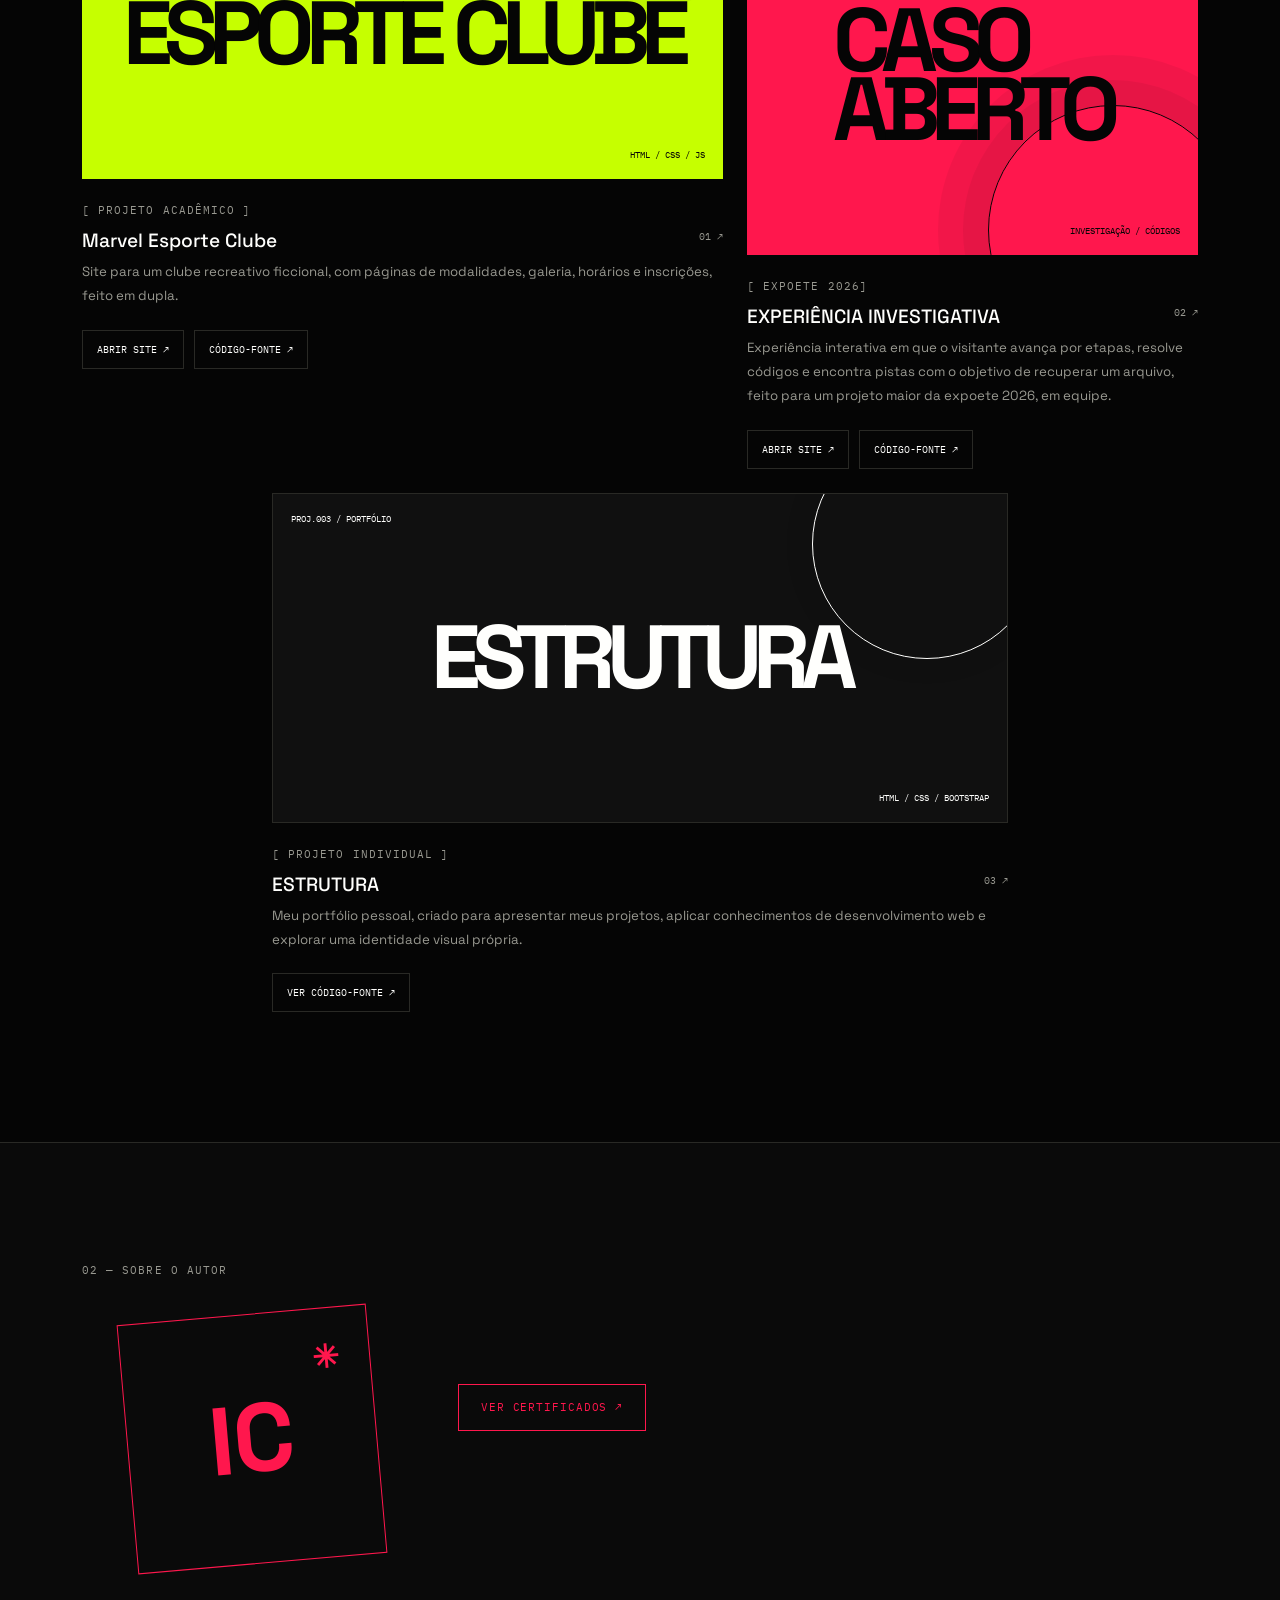
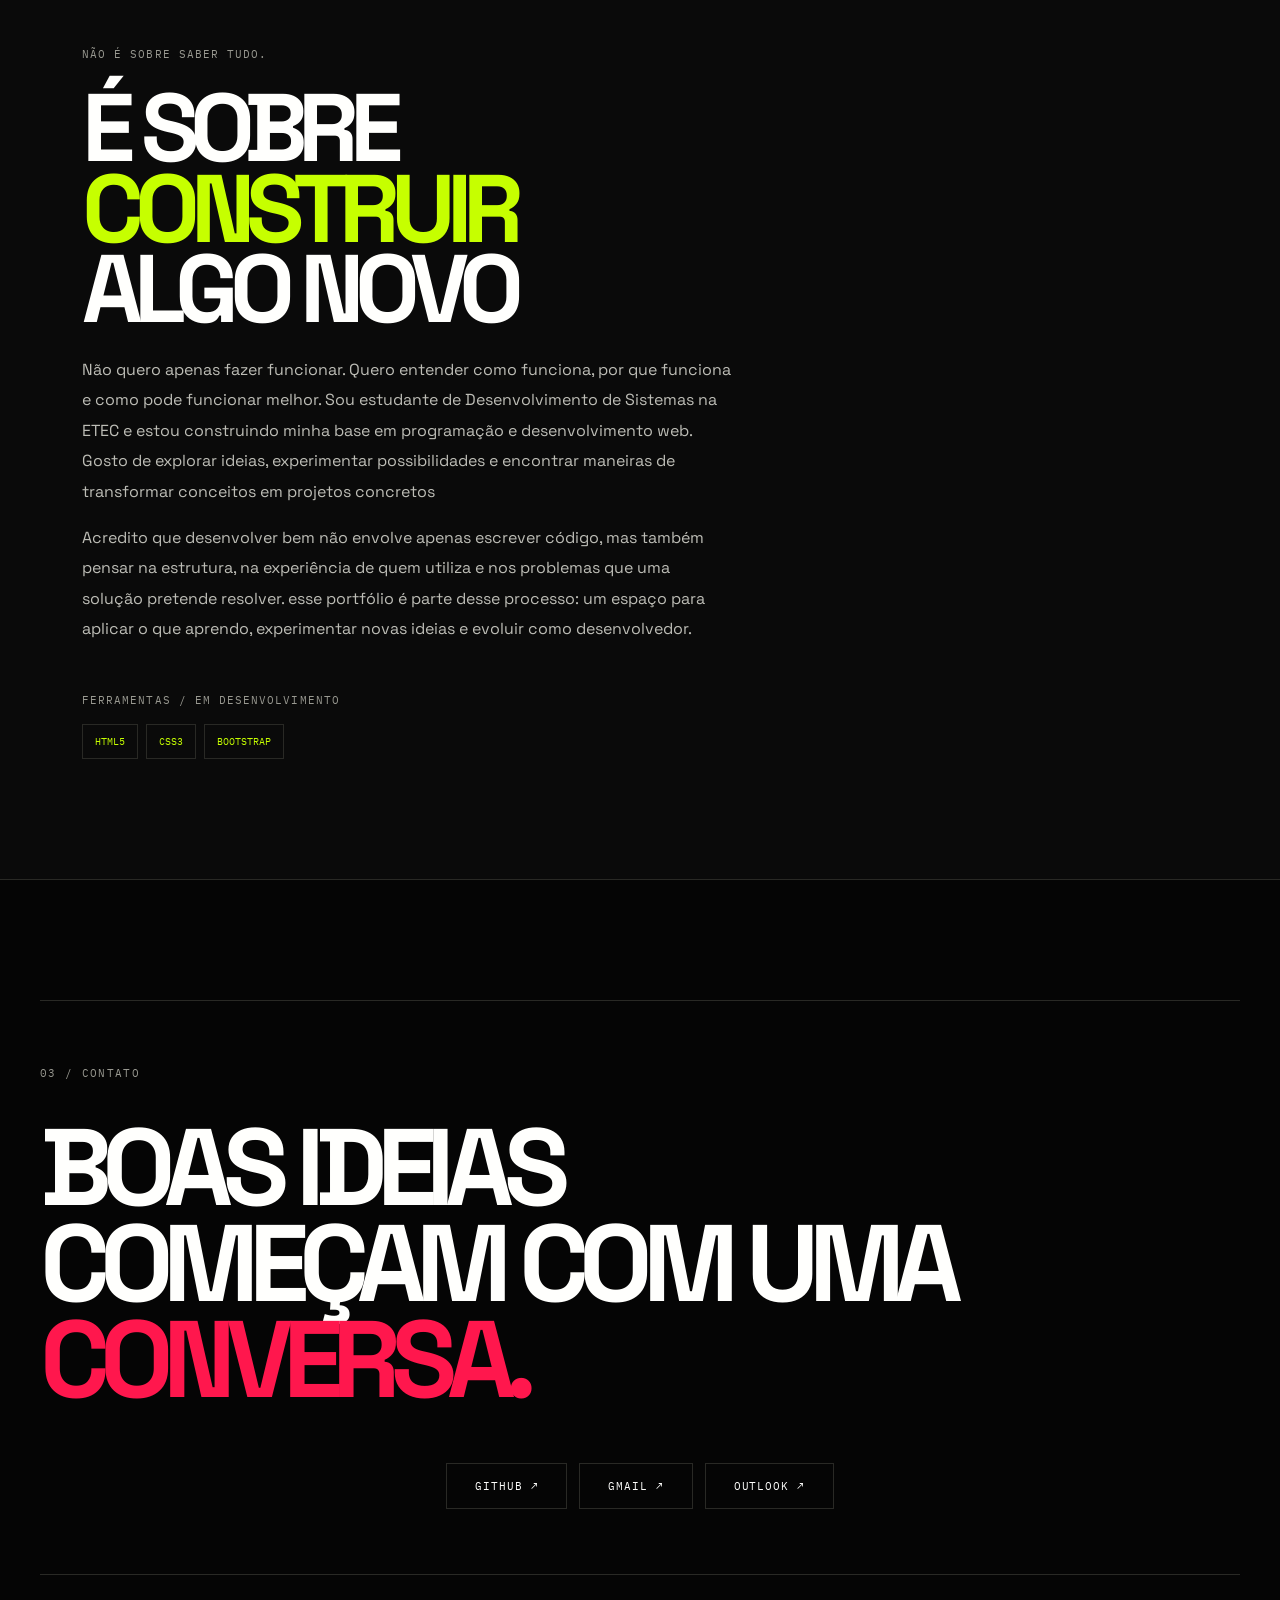
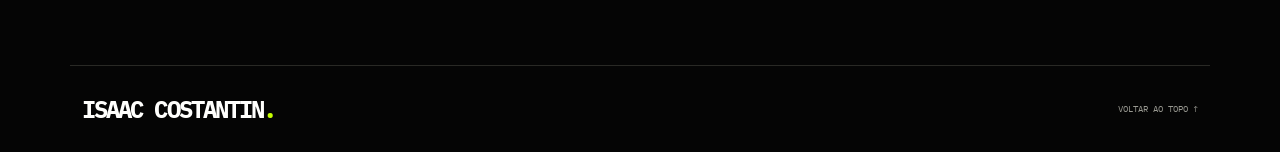
==== commit 898ee580: "Update index.html" ====
--- a/index.html
+++ b/index.html
@@ -18,7 +18,7 @@
             <defs>
                 <linearGradient id="lines">
                     <stop stop-color="#C6FF00"/>
-                    <stop offset="1" stop-color="#FF6F91"/>
+                    <stop offset="1" stop-color="#ff174d"/>
                 </linearGradient>
             </defs>
             <g class="horizontal">
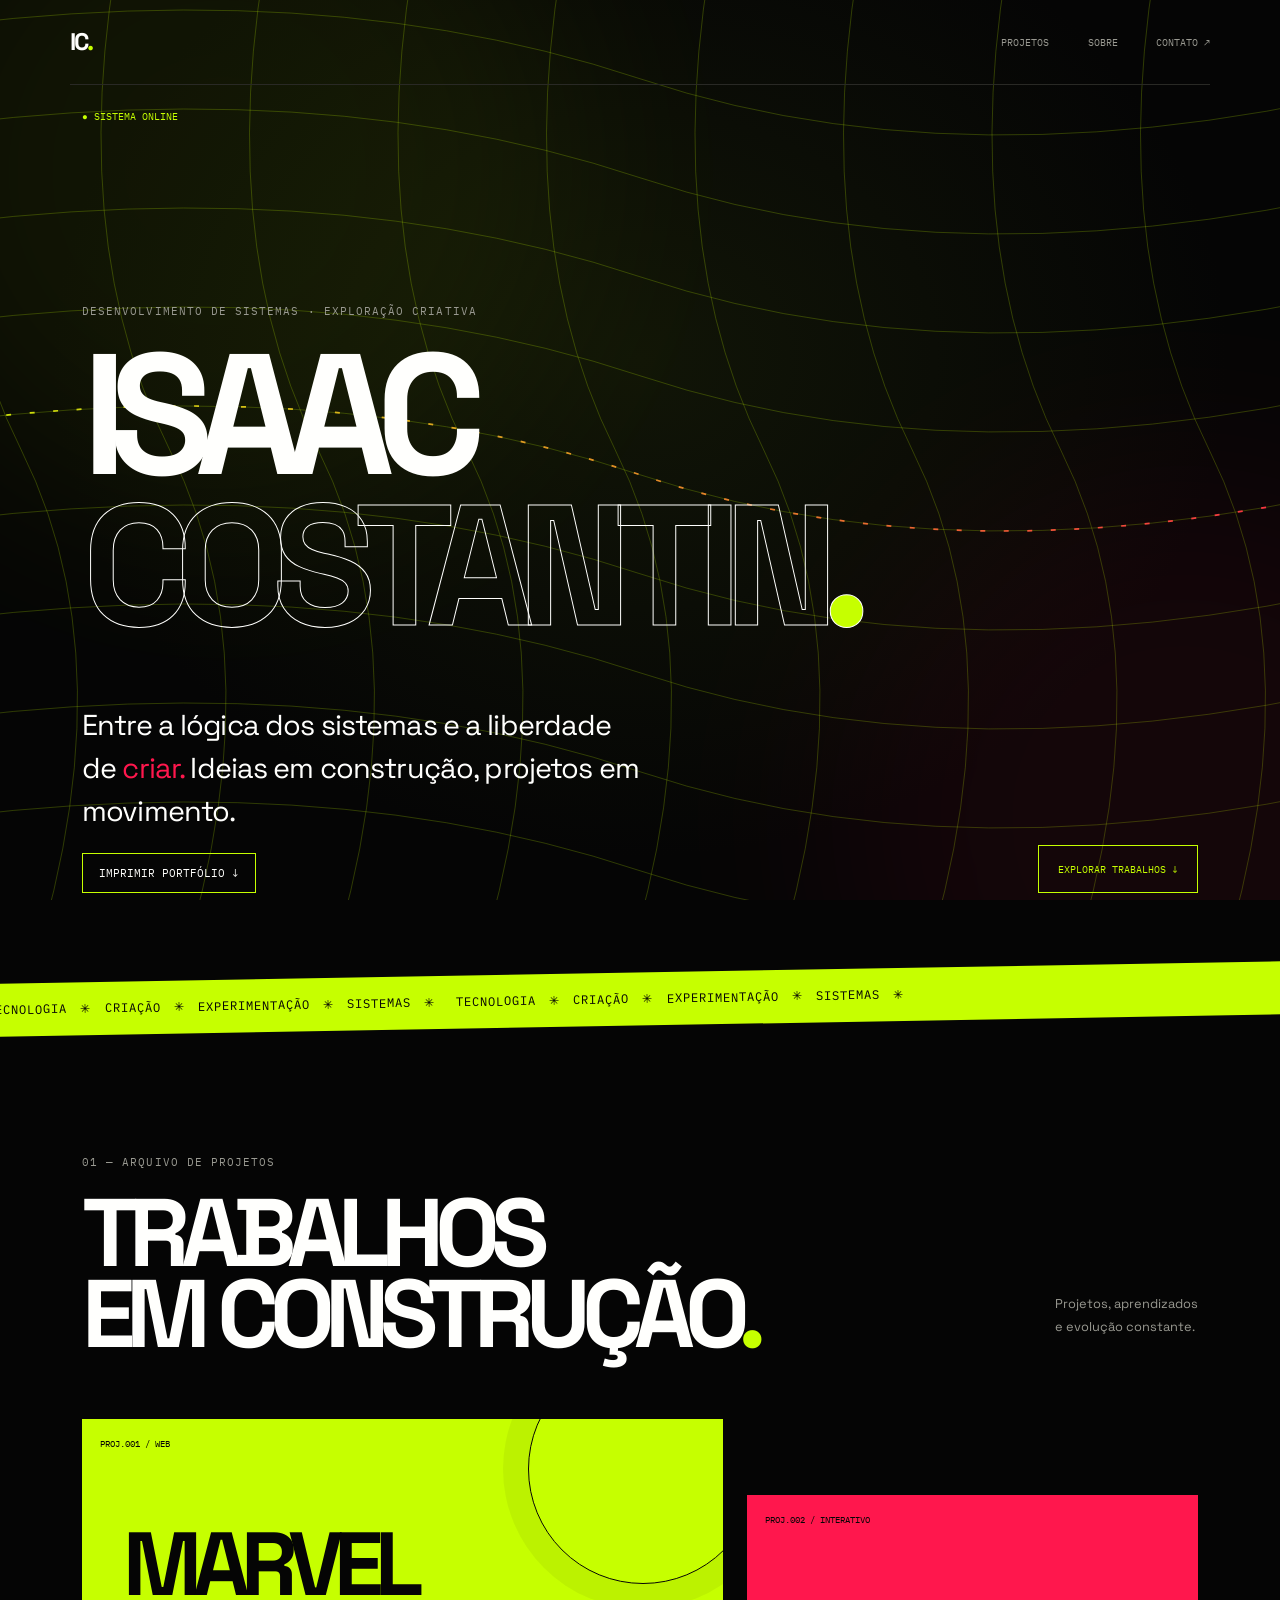
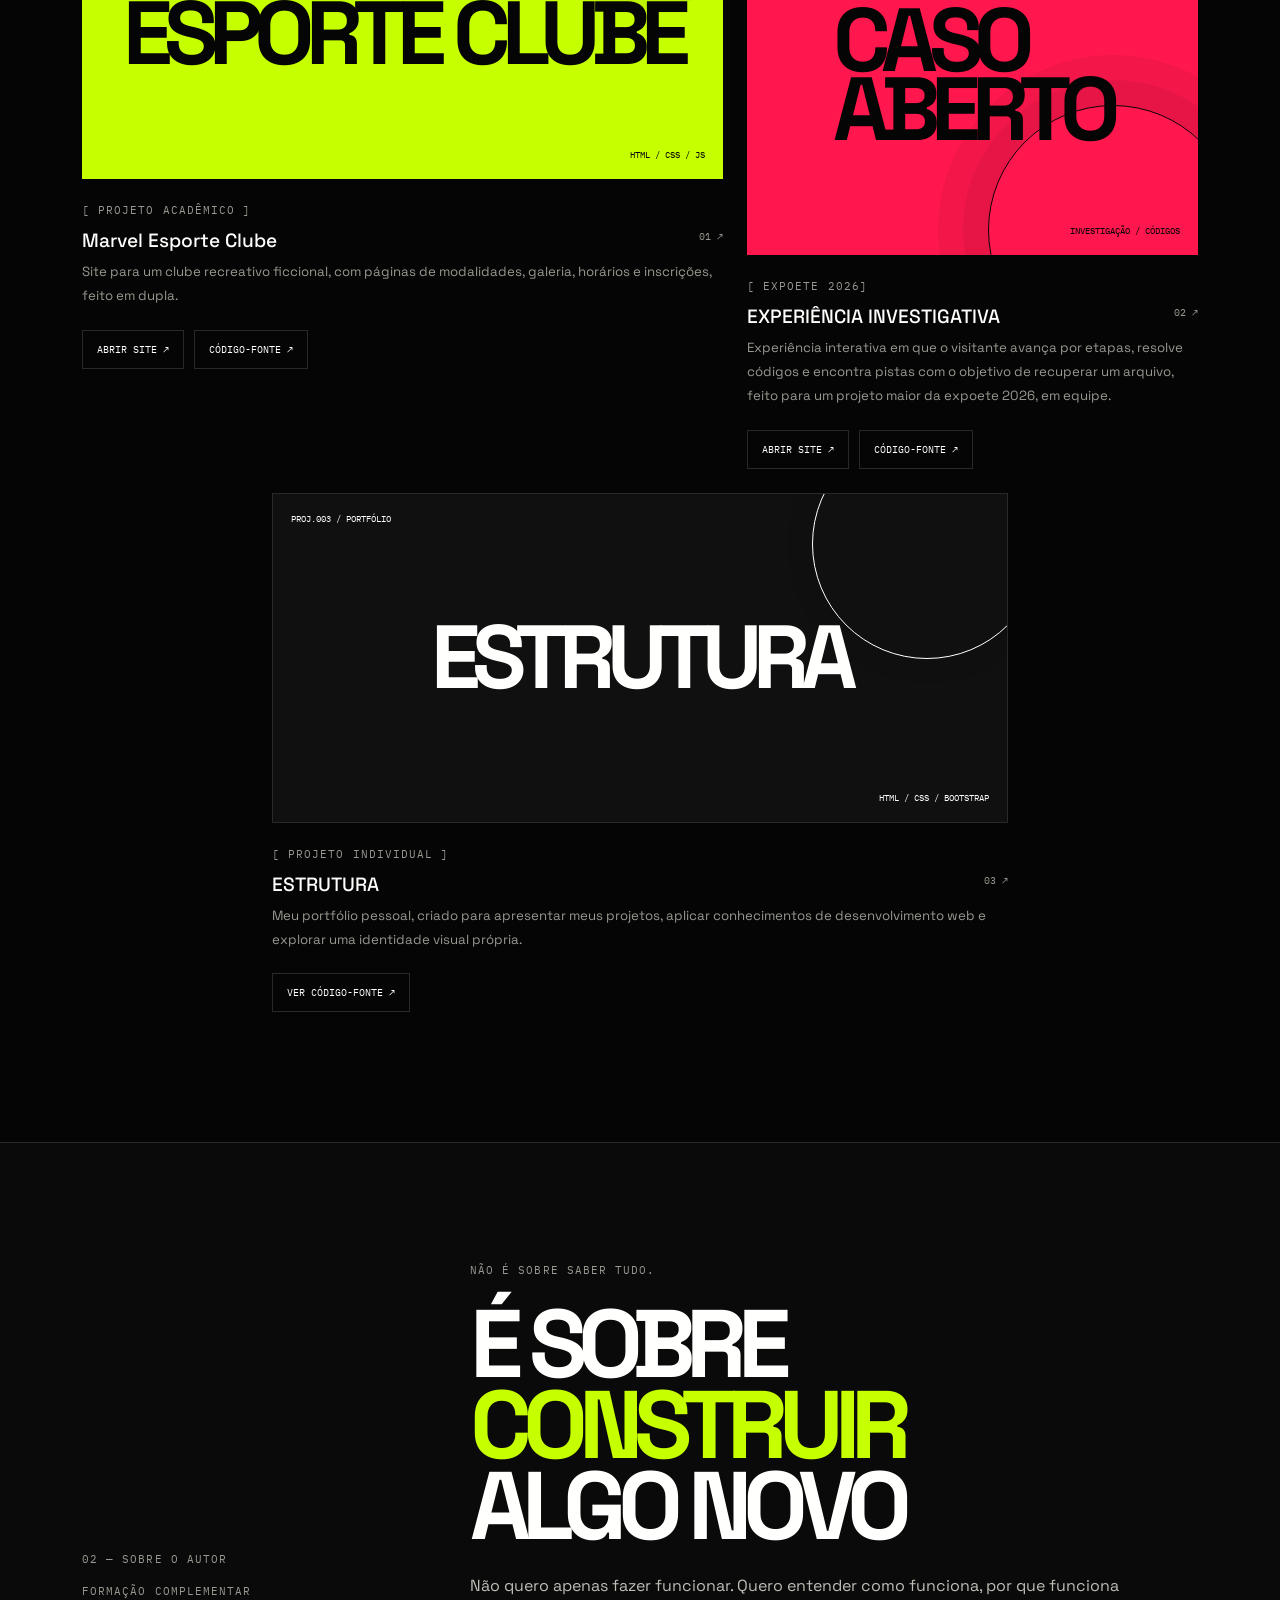
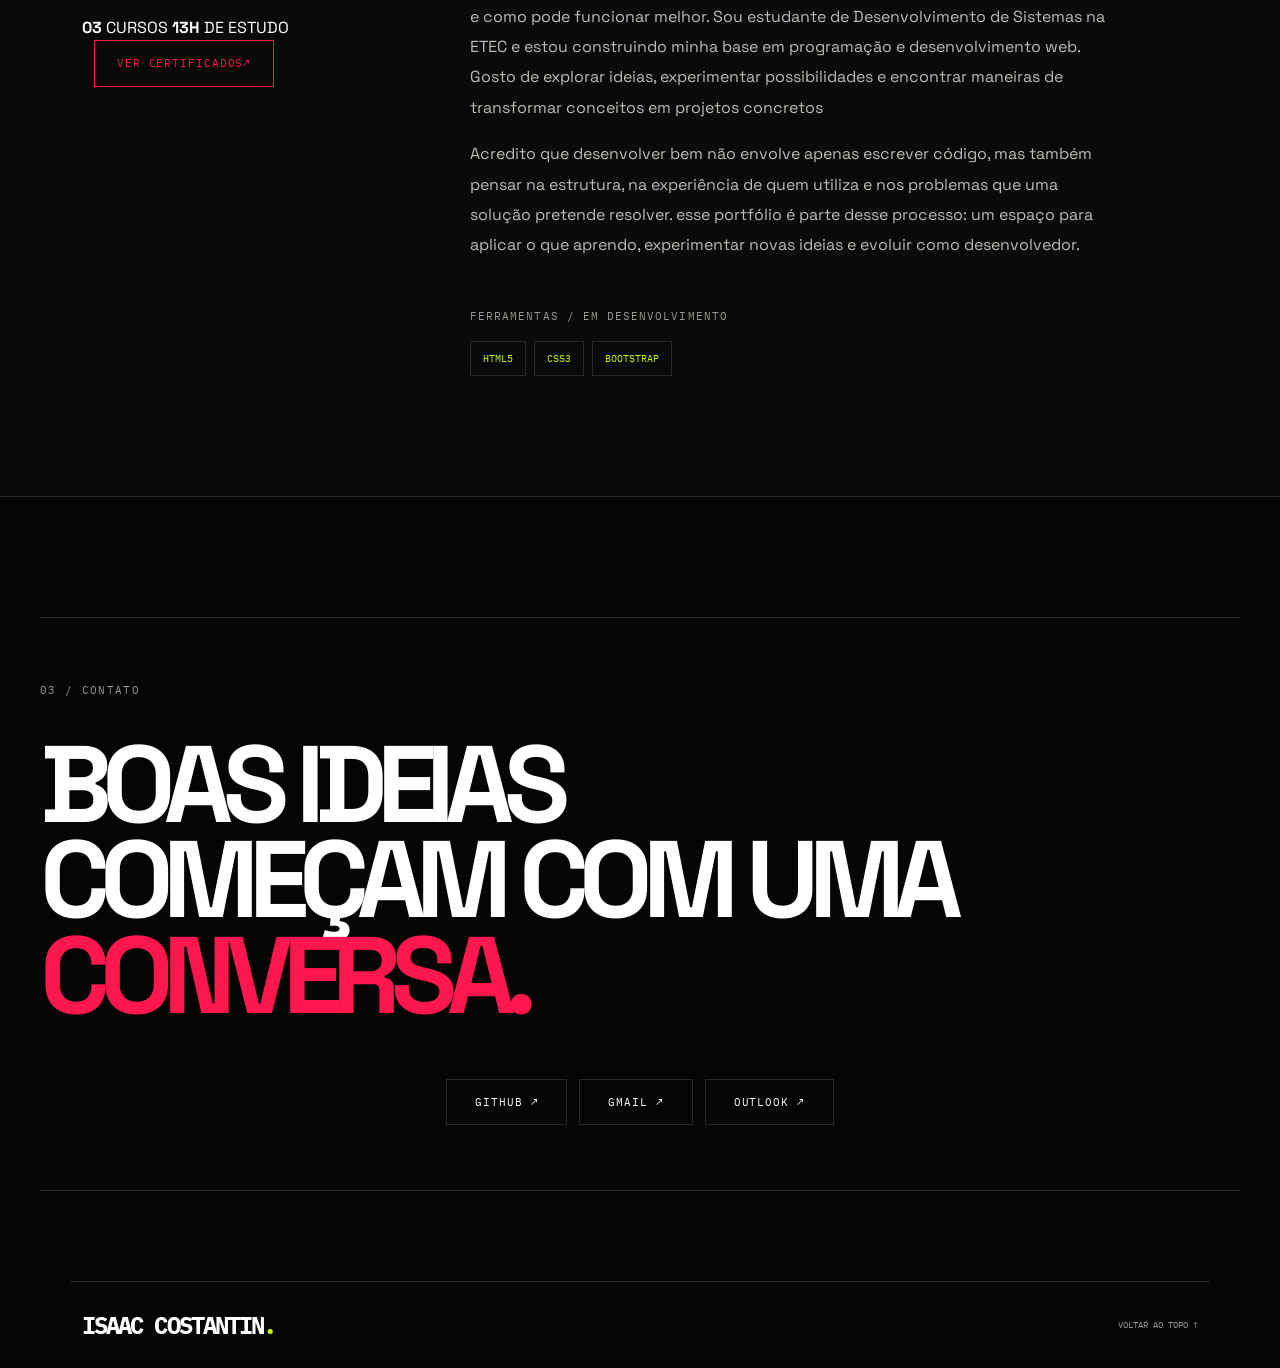
==== commit b2271f21: "Update index.html" ====
--- a/index.html
+++ b/index.html
@@ -162,17 +162,24 @@
         </div>
     </div>
 </section>
-
  <section class="about section" id="sobre">
             <div class="container">
                 <div class="row g-5 align-items-center">
-                    <div class="col-md-4">
-                        <p class="eyebrow">02 — SOBRE O AUTOR</p>
-                        <div class="monogram">IC<span>✳</span></div>
-                    </div>
-                    <a href="cursos.html" class="certificados-button">
-    VER CERTIFICADOS ↗
-</a>
+  <div class="col-md-4">
+    <p class="eyebrow">02 — SOBRE O AUTOR</p>
+<div class="certificados-cta">
+        <p class="eyebrow">FORMAÇÃO COMPLEMENTAR</p>
+ <div class="certificados-info-resumo">
+            <strong>03</strong>
+            <span>CURSOS</span>
+            <strong>13H</strong>
+            <span>DE ESTUDO</span>
+        </div>
+        <a href="cursos.html" class="certificados-button">
+            VER CERTIFICADOS <span>↗</span>
+        </a>
+    </div>
+</div>
                     <div class="col-md-8">
                         <p class="eyebrow pink">NÃO É SOBRE SABER TUDO.</p>
                         <h2>É SOBRE<br><span class="lime">CONSTRUIR</span><br>ALGO NOVO </h2>
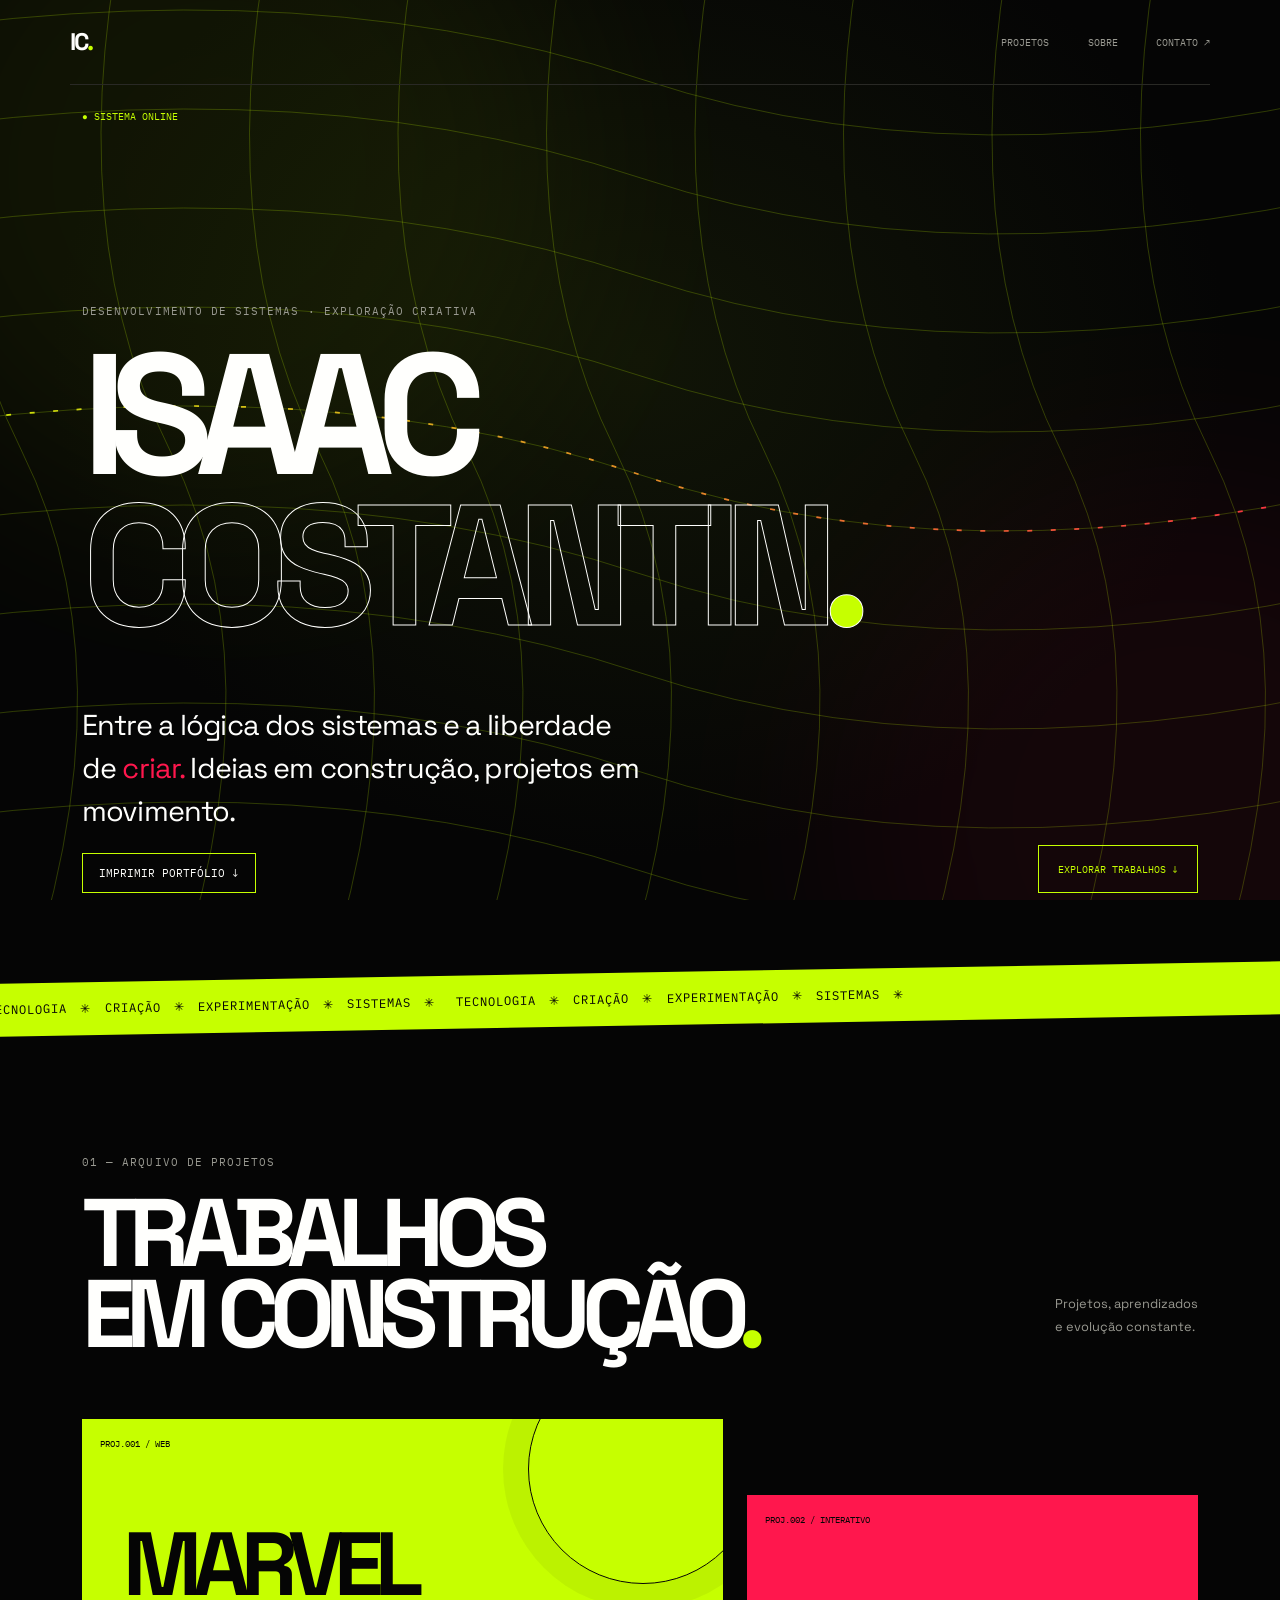
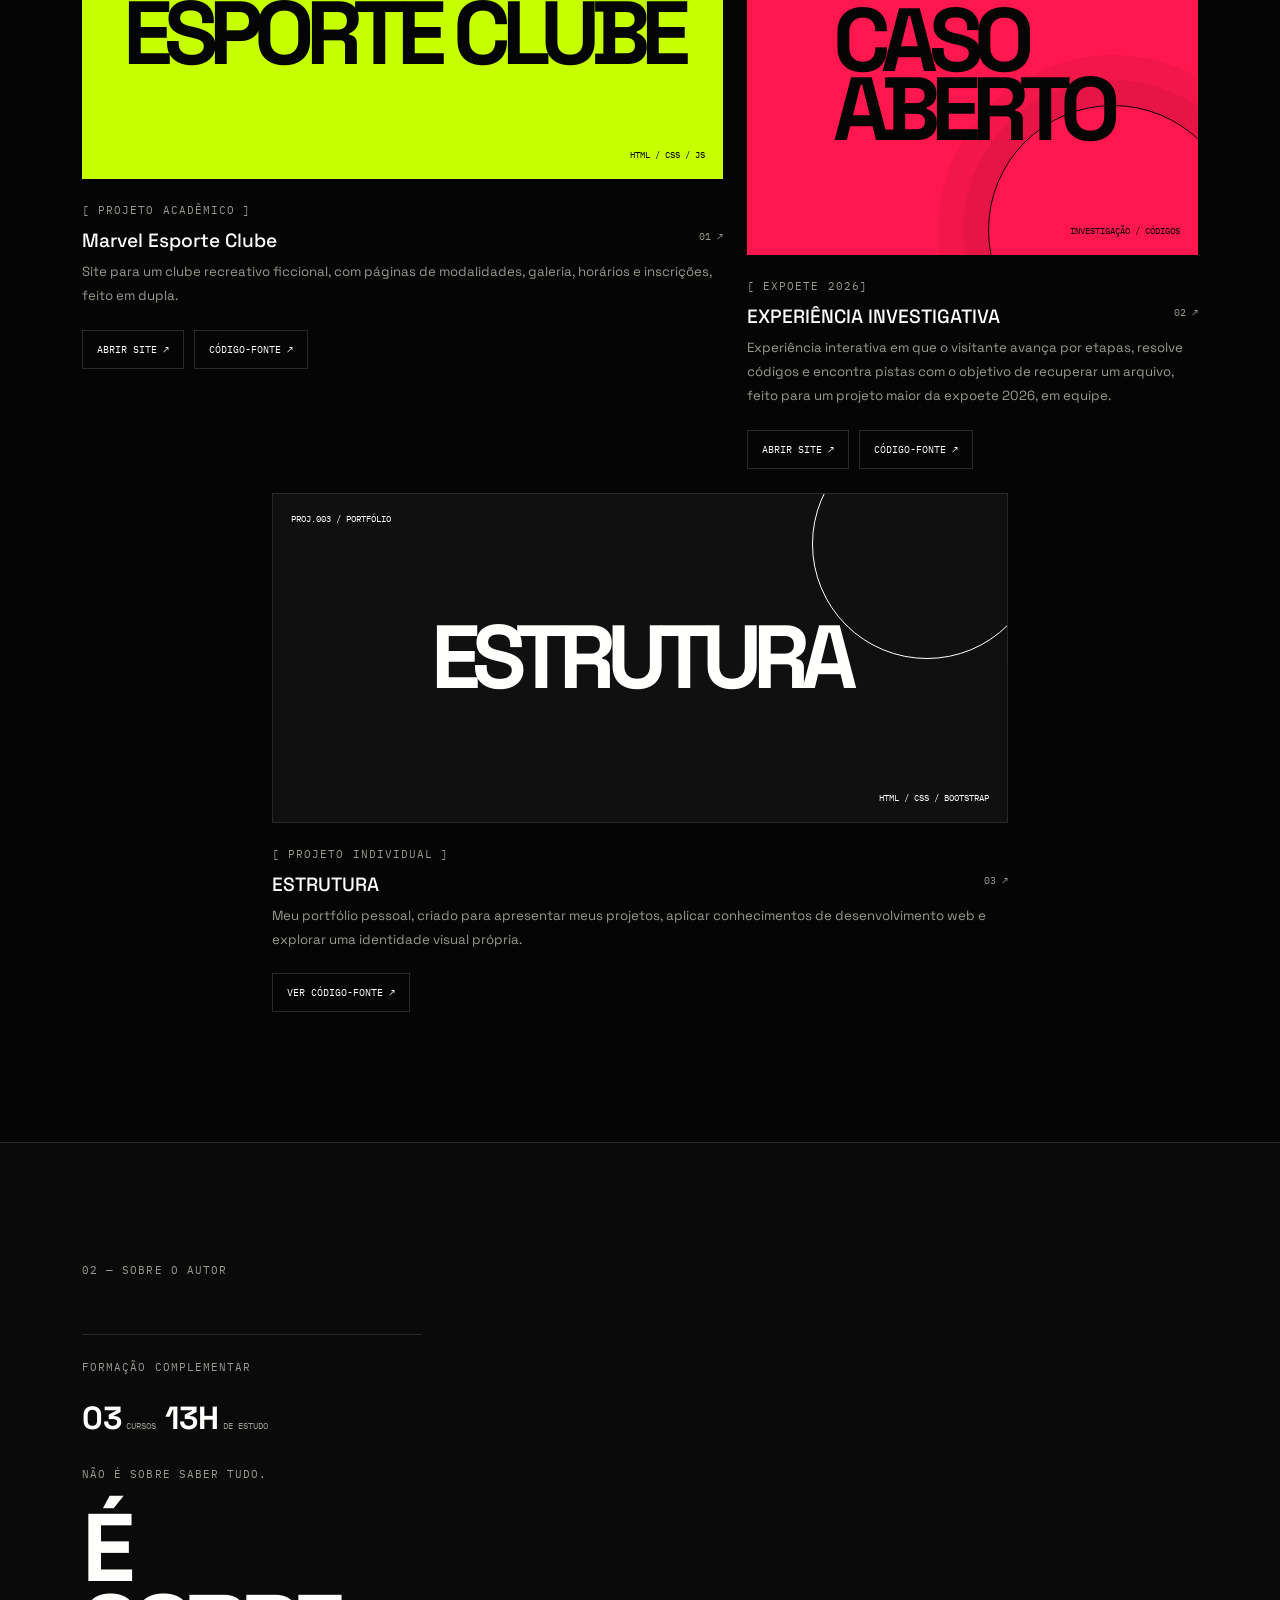
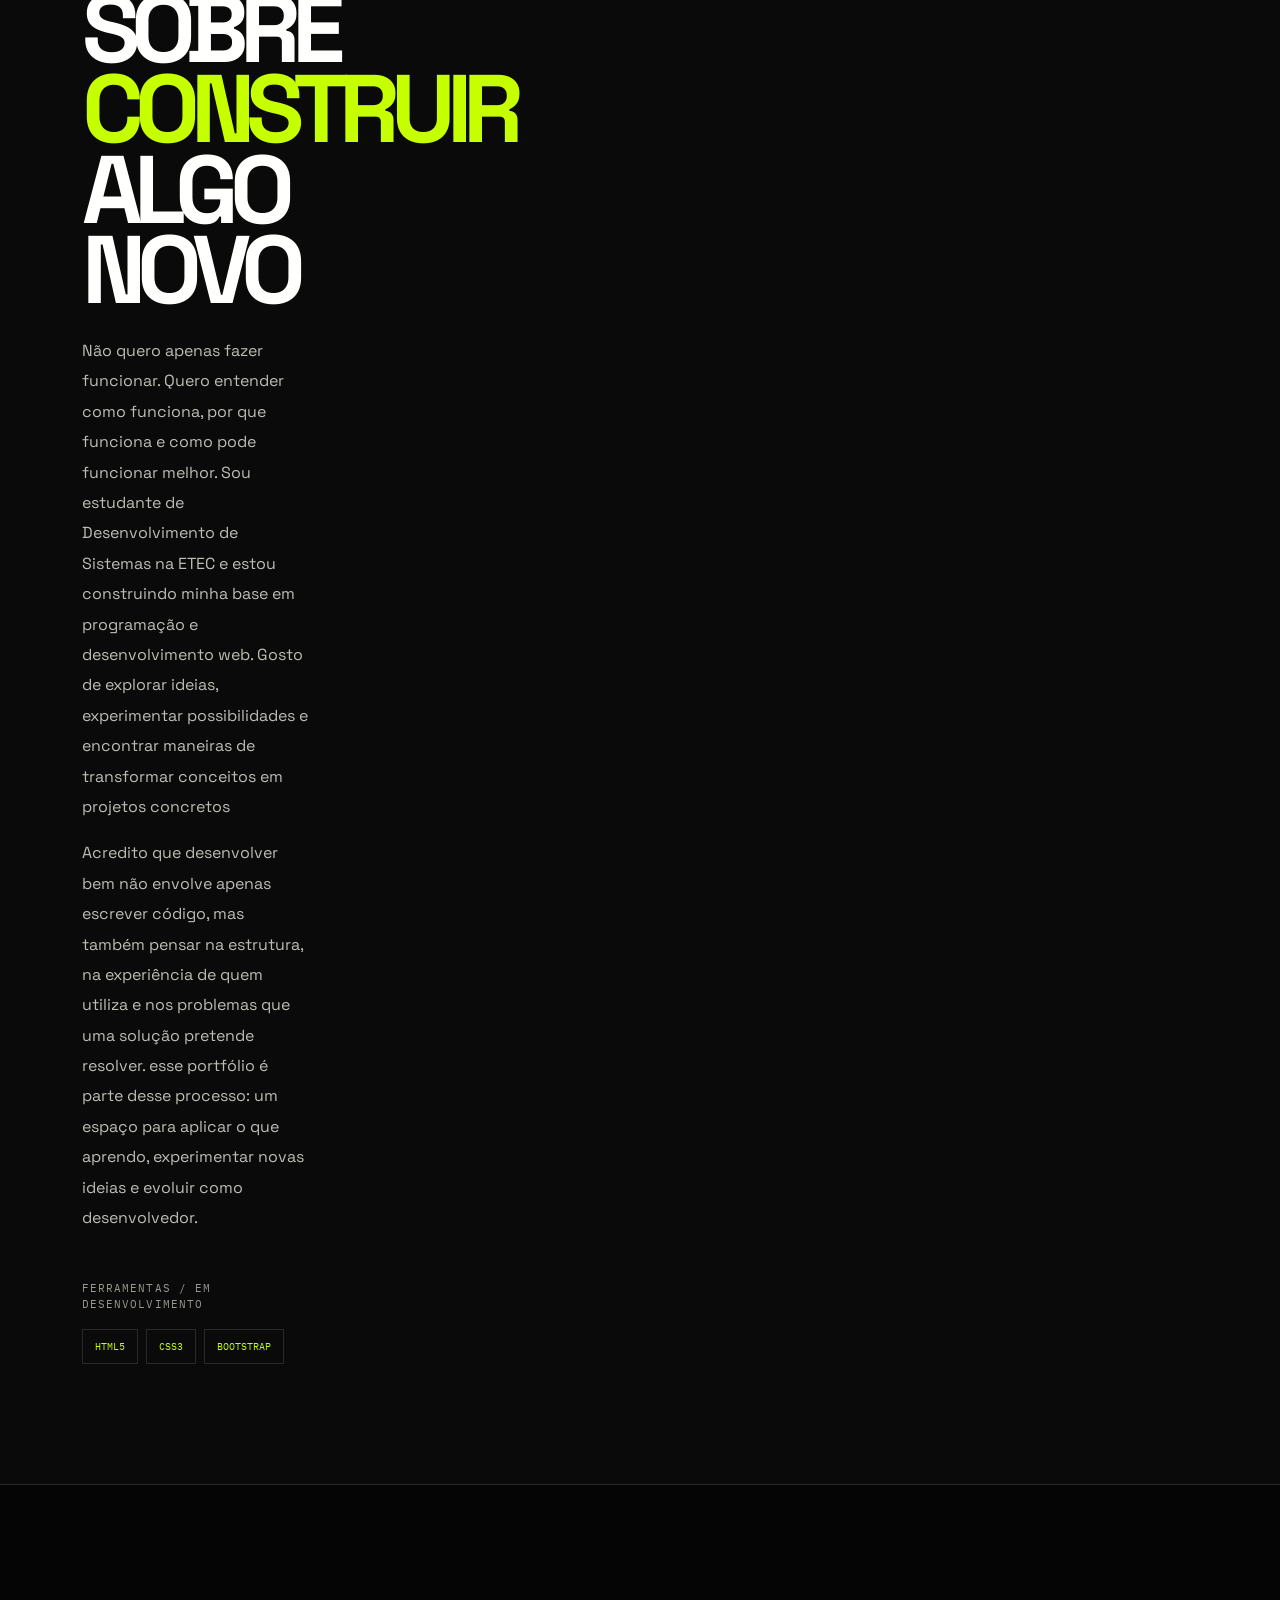
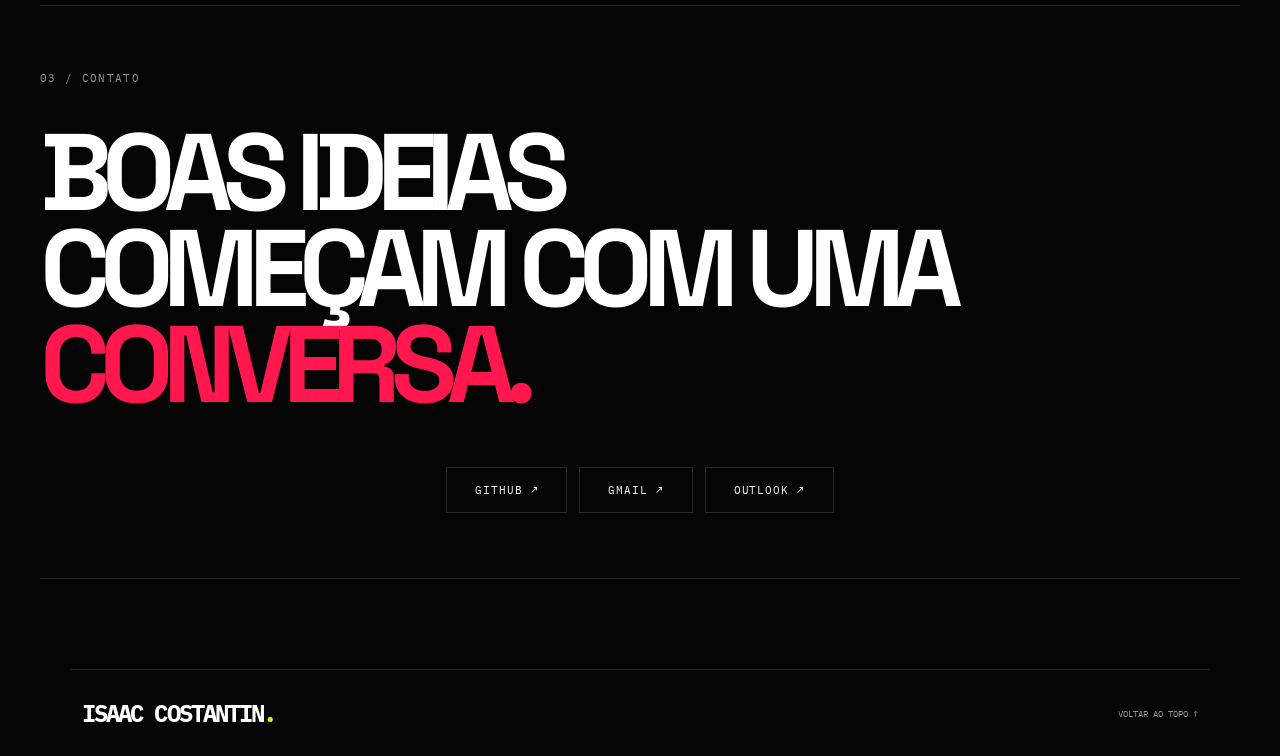
==== commit 5f111eb2: "Update index.html" ====
--- a/index.html
+++ b/index.html
@@ -169,16 +169,17 @@
     <p class="eyebrow">02 — SOBRE O AUTOR</p>
 <div class="certificados-cta">
         <p class="eyebrow">FORMAÇÃO COMPLEMENTAR</p>
- <div class="certificados-info-resumo">
-            <strong>03</strong>
-            <span>CURSOS</span>
-            <strong>13H</strong>
-            <span>DE ESTUDO</span>
-        </div>
-        <a href="cursos.html" class="certificados-button">
-            VER CERTIFICADOS <span>↗</span>
-        </a>
-    </div>
+<div class="certificados-info-resumo">
+    <div>
+        <strong>03</strong>
+        <span>CURSOS</span>
+    </div>
+
+    <div>
+        <strong>13H</strong>
+        <span>DE ESTUDO</span>
+    </div>
+</div>
 </div>
                     <div class="col-md-8">
                         <p class="eyebrow pink">NÃO É SOBRE SABER TUDO.</p>
--- a/style.css
+++ b/style.css
@@ -492,24 +492,44 @@
 }
 
 
-.about .certificados-button {
-    display: inline-flex;
+.certificados-cta {
+    margin-top: 55px;
+    padding-top: 25px;
+    border-top: 1px solid var(--linha);
+}
+
+.certificados-info-resumo {
+    display: flex;
+    align-items: baseline;
+    flex-wrap: wrap;
+    gap: 9px;
+    margin: 18px 0 25px;
+}
+
+.certificados-info-resumo strong {
+    color: var(--branco);
+    font-size: 2rem;
+    font-weight: 700;
+}
+
+.certificados-info-resumo span {
+    color: var(--cinza);
+    font: .55rem var(--monoespaco);
+}
+
+.certificados-button {
+    display: flex;
+    justify-content: space-between;
     align-items: center;
-    justify-content: center;
-    width: fit-content;
-    padding: 14px 22px;
-    margin: 0 12px;
+    width: 100%;
+    padding: 19px 20px;
     border: 1px solid var(--rosa);
-    background: transparent;
     color: var(--rosa);
-    font-family: var(--monoespaco);
-    font-size: .7rem;
-    letter-spacing: .08em;
-    text-decoration: none;
+    font: .72rem var(--monoespaco);
     transition: .3s ease;
 }
 
-.about .certificados-button:hover {
+.certificados-button:hover {
     background: var(--rosa);
     color: var(--preto);
     transform: translateY(-4px);
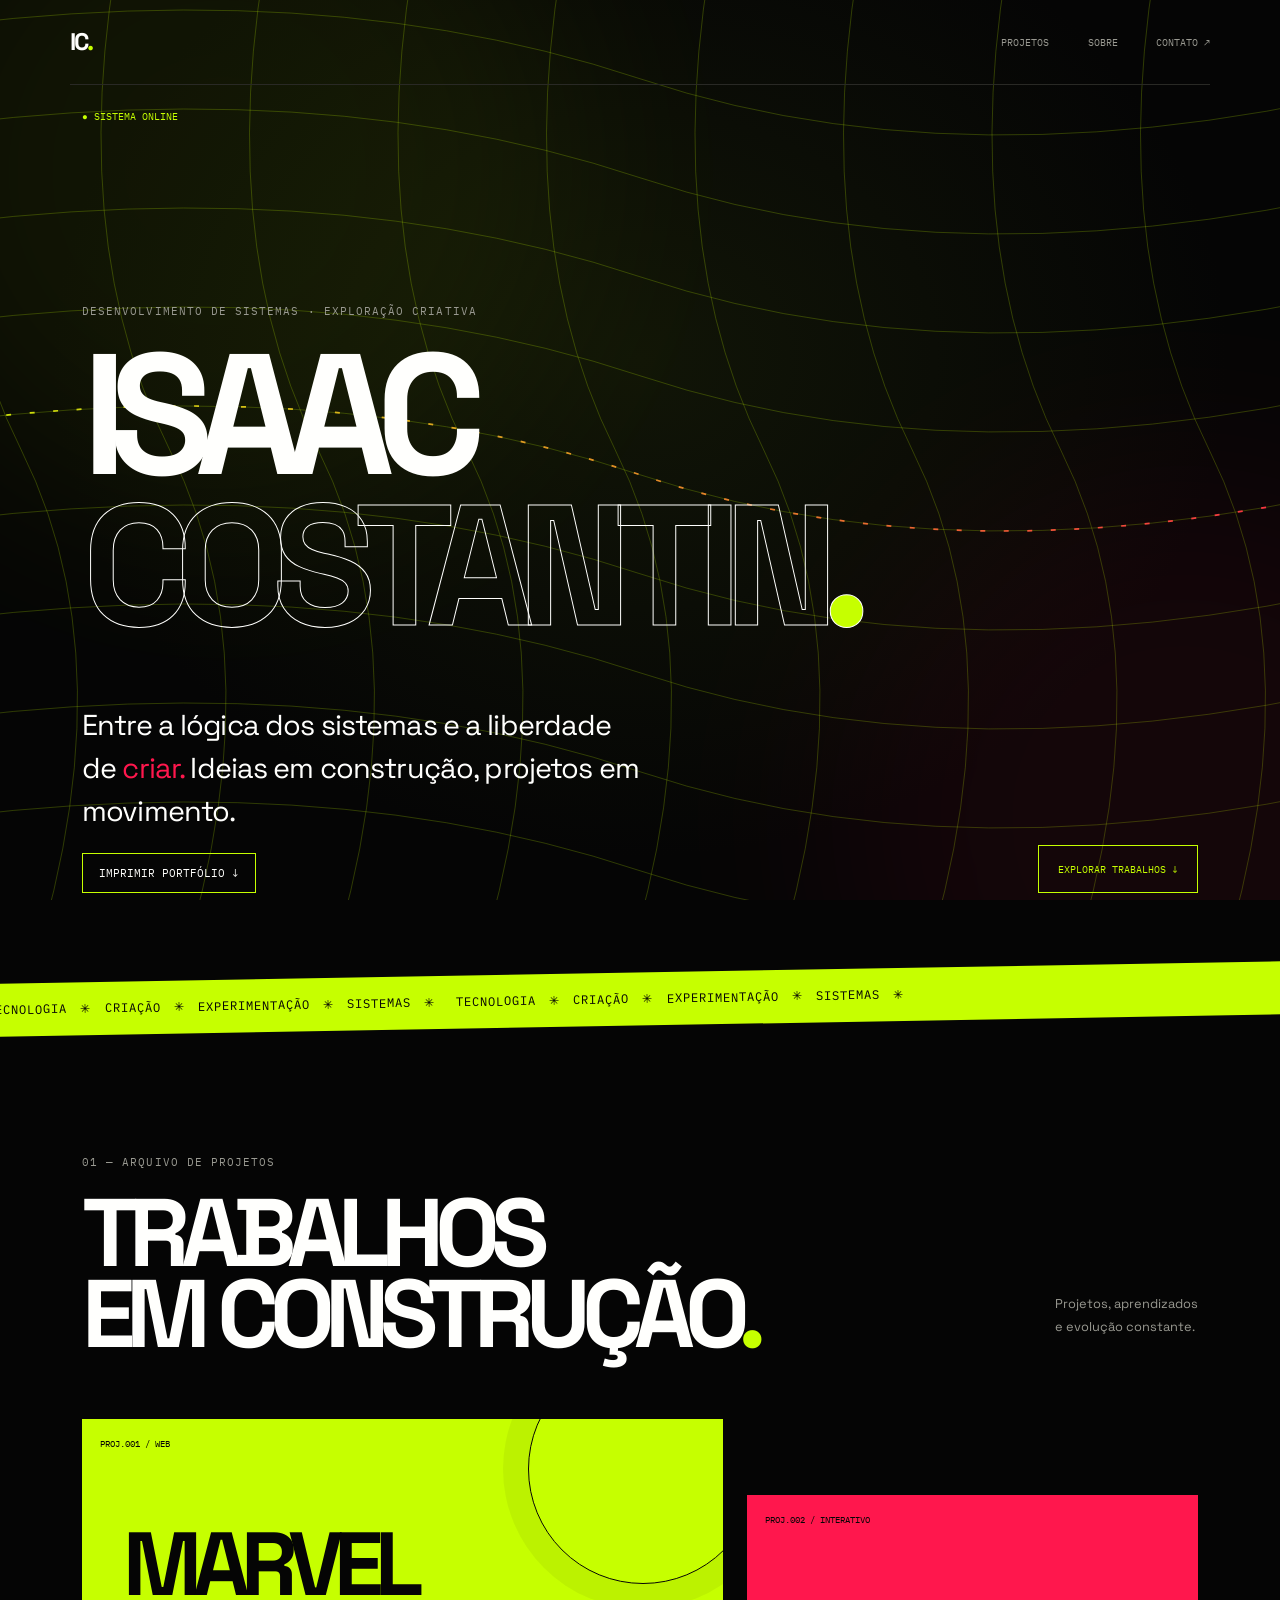
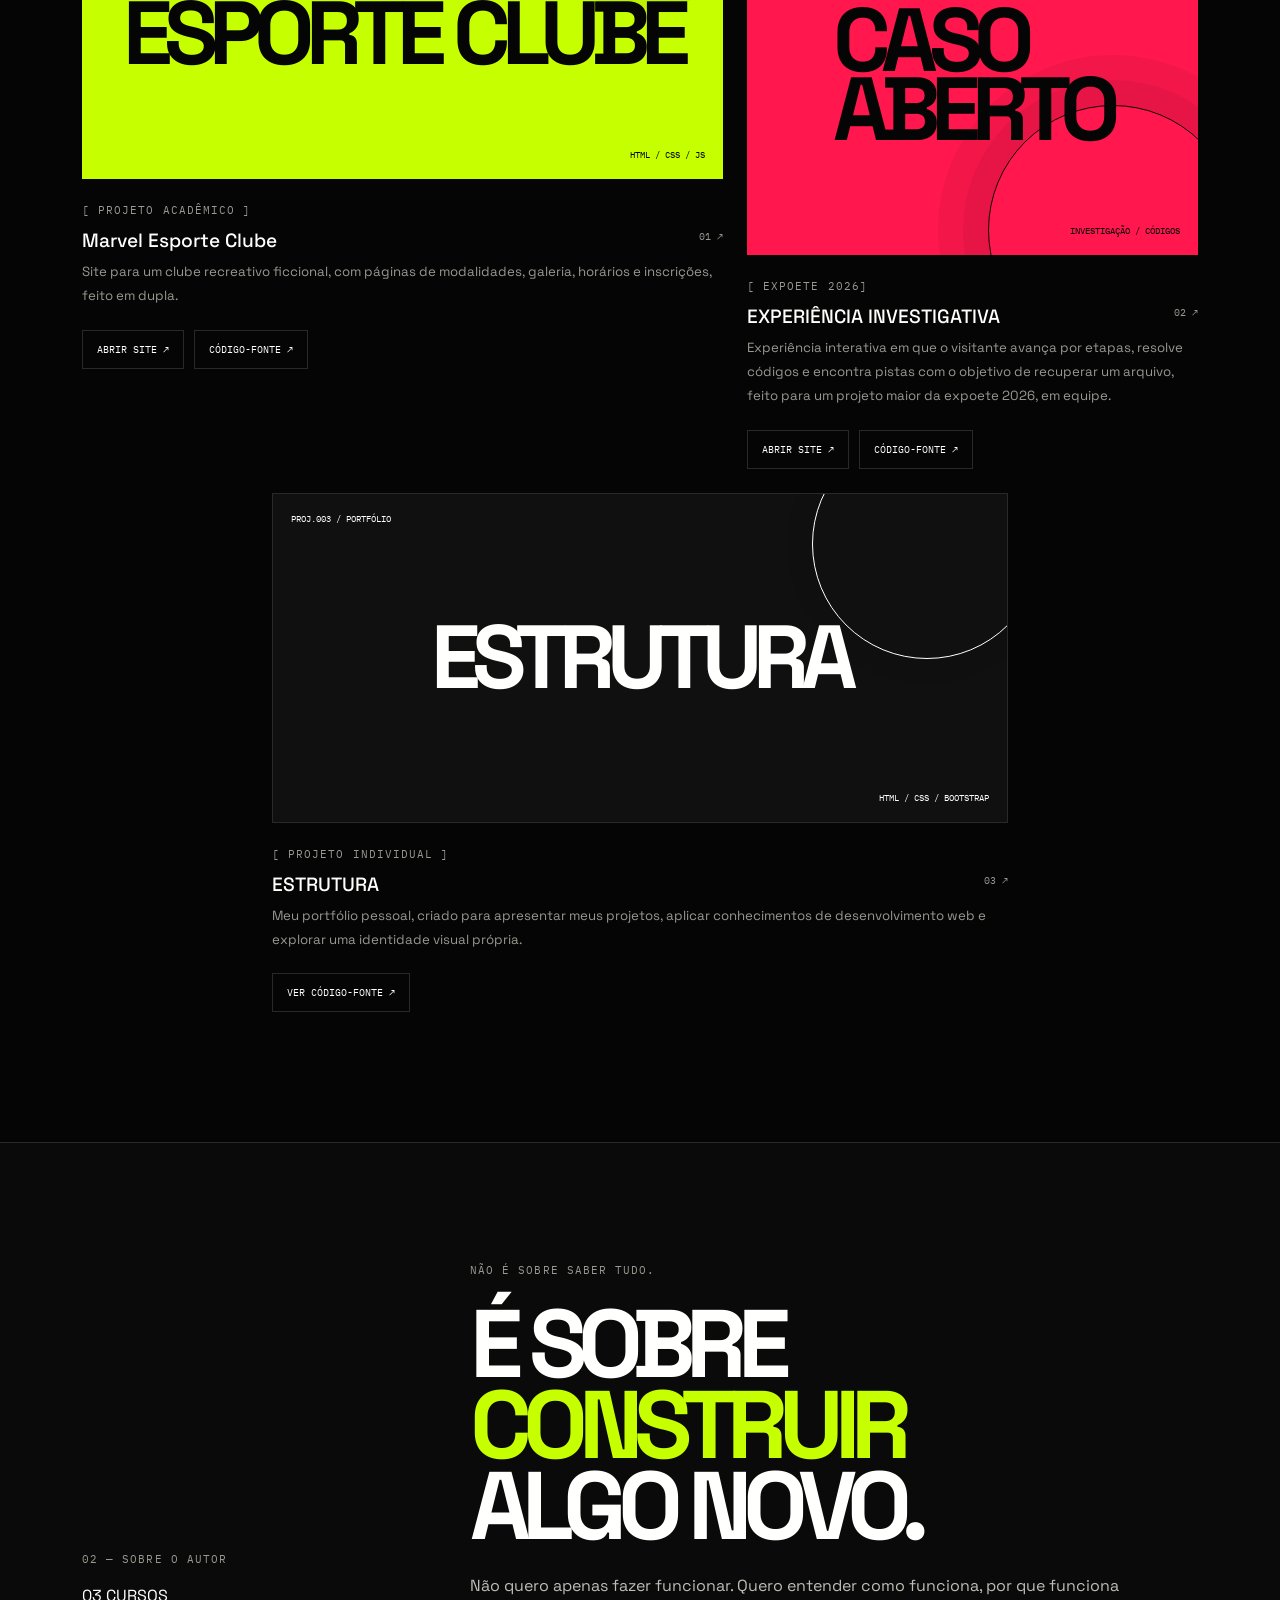
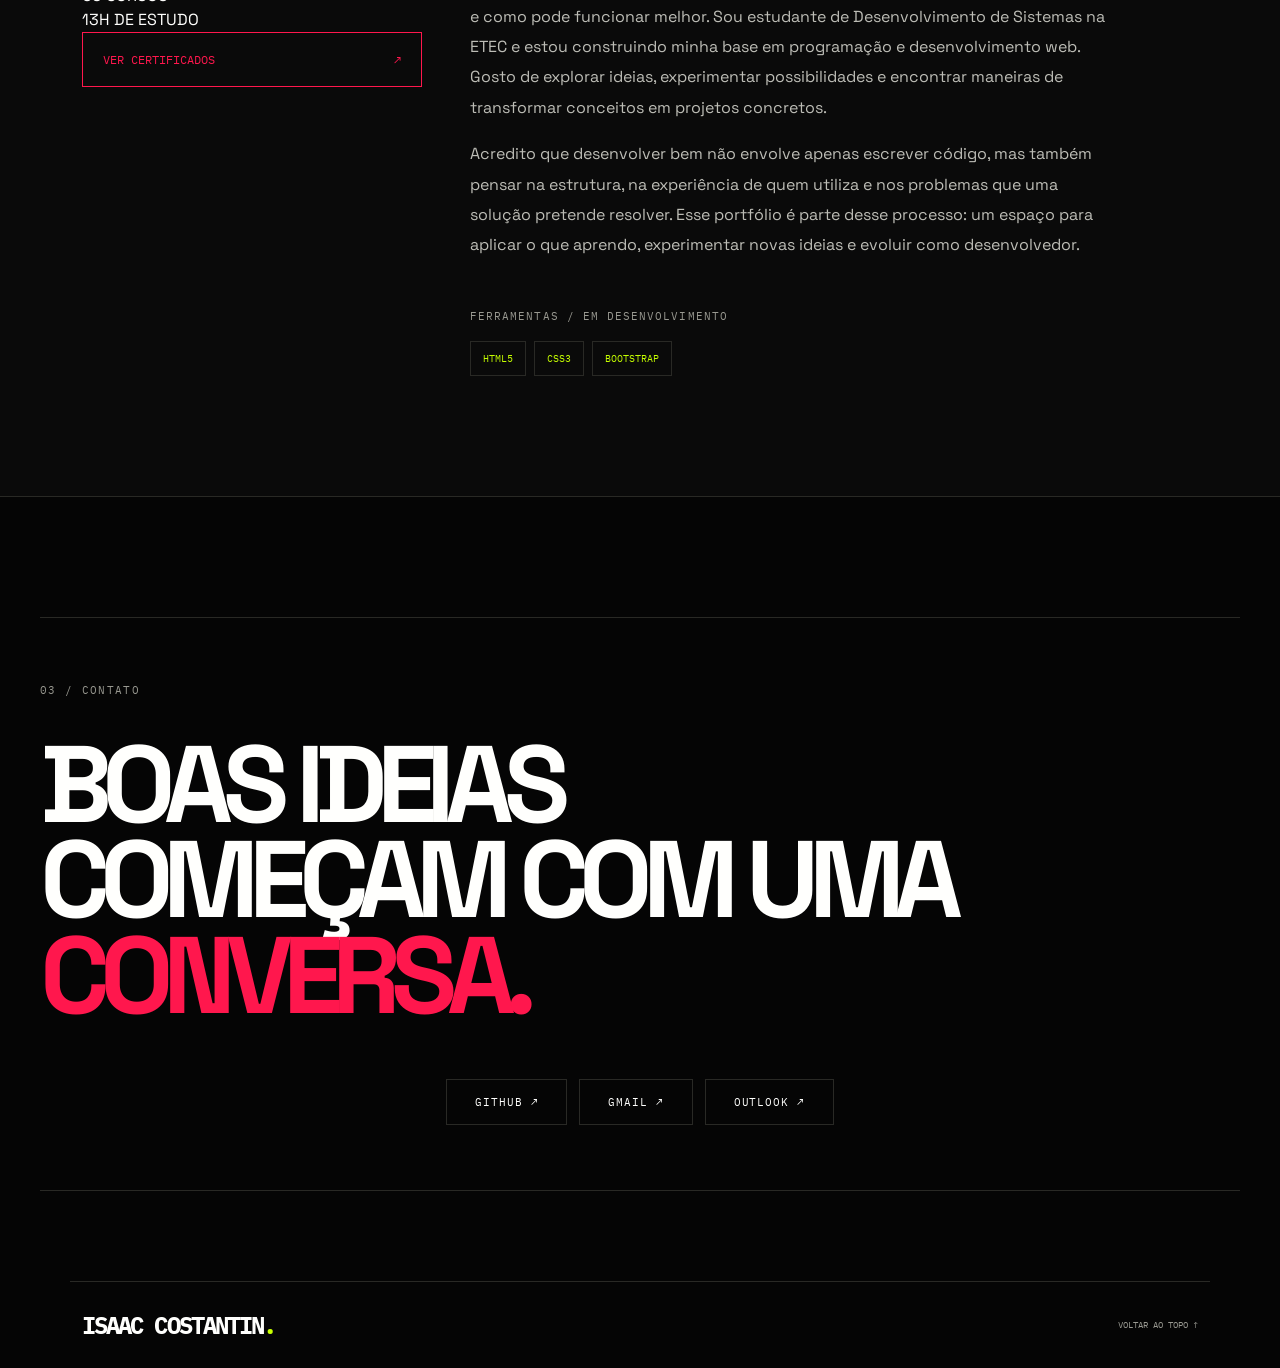
==== commit b4773045: "Fix HTML formatting and structure" ====
--- a/index.html
+++ b/index.html
@@ -162,47 +162,63 @@
         </div>
     </div>
 </section>
- <section class="about section" id="sobre">
-            <div class="container">
-                <div class="row g-5 align-items-center">
-  <div class="col-md-4">
-    <p class="eyebrow">02 — SOBRE O AUTOR</p>
-<div class="certificados-cta">
-        <p class="eyebrow">FORMAÇÃO COMPLEMENTAR</p>
-<div class="certificados-info-resumo">
-    <div>
-        <strong>03</strong>
-        <span>CURSOS</span>
-    </div>
-
-    <div>
-        <strong>13H</strong>
-        <span>DE ESTUDO</span>
-    </div>
-</div>
-</div>
-                    <div class="col-md-8">
-                        <p class="eyebrow pink">NÃO É SOBRE SABER TUDO.</p>
-                        <h2>É SOBRE<br><span class="lime">CONSTRUIR</span><br>ALGO NOVO </h2>
-                        <p class="about-text">
-                          Não quero apenas fazer funcionar. Quero entender como funciona, por que funciona e como pode funcionar melhor.
-
-Sou estudante de Desenvolvimento de Sistemas na ETEC e estou construindo minha base em programação e desenvolvimento web.
-
-Gosto de explorar ideias, experimentar possibilidades e encontrar maneiras de transformar conceitos em projetos concretos
-                        </p>
-                        <p class="about-text">
-                             Acredito que desenvolver bem não envolve apenas escrever código, mas também pensar na estrutura, na experiência de quem utiliza e nos problemas que uma solução pretende resolver.
-
-esse portfólio é parte desse processo: um espaço para aplicar o que aprendo, experimentar novas ideias e evoluir como desenvolvedor.
-                        </p>
-                        <p class="eyebrow mt-5">FERRAMENTAS / EM DESENVOLVIMENTO</p>
-                        <div class="skills">
-                            <span>HTML5</span><span>CSS3</span><span>BOOTSTRAP</span>
-                        </div>
+
+<section class="about section" id="sobre">
+    <div class="container">
+        <div class="row g-5 align-items-center">
+
+            <div class="col-md-4">
+                <p class="eyebrow">02 — SOBRE O AUTOR</p>
+
+                <div class="about-stats">
+                    <div class="stat">
+                        <span class="stat-number">03</span>
+                        <span class="stat-label">CURSOS</span>
                     </div>
-                </div>
-            </div>
+
+                    <div class="stat">
+                        <span class="stat-number">13H</span>
+                        <span class="stat-label">DE ESTUDO</span>
+                    </div>
+                </div>
+
+                <a href="cursos.html" class="certificados-button">
+                    VER CERTIFICADOS <span>↗</span>
+                </a>
+            </div>
+
+            <div class="col-md-8">
+                <p class="eyebrow pink">NÃO É SOBRE SABER TUDO.</p>
+
+                <h2>É SOBRE<br><span class="lime">CONSTRUIR</span><br>ALGO NOVO.</h2>
+
+                <p class="about-text">
+                    Não quero apenas fazer funcionar. Quero entender como funciona, por que funciona e como pode funcionar melhor.
+
+                    Sou estudante de Desenvolvimento de Sistemas na ETEC e estou construindo minha base em programação e desenvolvimento web.
+
+                    Gosto de explorar ideias, experimentar possibilidades e encontrar maneiras de transformar conceitos em projetos concretos.
+                </p>
+
+                <p class="about-text">
+                    Acredito que desenvolver bem não envolve apenas escrever código, mas também pensar na estrutura, na experiência de quem utiliza e nos problemas que uma solução pretende resolver.
+
+                    Esse portfólio é parte desse processo: um espaço para aplicar o que aprendo, experimentar novas ideias e evoluir como desenvolvedor.
+                </p>
+
+                <p class="eyebrow mt-5">FERRAMENTAS / EM DESENVOLVIMENTO</p>
+
+                <div class="skills">
+                    <span>HTML5</span>
+                    <span>CSS3</span>
+                    <span>BOOTSTRAP</span>
+                </div>
+            </div>
+
+        </div>
+    </div>
+</section>
+
         </section>
         
 <section class="contact" id="contato">
--- a/style.css
+++ b/style.css
@@ -404,7 +404,6 @@
     .contact h2 { font-size: 12vw; }
     .footer > span { width: 100%; order: 3; }
 }
-
 @media (max-width: 380px) {
     .nav-links { gap: 9px; }
     .nav-links a { font-size: .49rem; }
@@ -412,7 +411,6 @@
     .hero h1 { font-size: 12vw; }
     .art, .art-dark { min-height: 245px; }
 }
-
 @media (prefers-reduced-motion: reduce) {
     *, *::before, *::after {
         animation-duration: .01ms !important;
@@ -421,7 +419,6 @@
         transition-duration: .01ms !important;
     }
 }
-
 .pdf-button {
     display: inline-block;
     margin-top: 20px;
@@ -432,39 +429,32 @@
     text-decoration: none;
     transition: .3s;
 }
-
 .pdf-button:hover {
     background: var(--verde);
     color: var(--preto);
 }
-
 @media print {
     @page {
         size: A4;
         margin: 15mm;
     }
-
     nav,
     .mesh,
     .pdf-button,
     footer {
         display: none !important;
     }
-
     body {
         background: white !important;
         color: black !important;
     }
-
     h1, h2, h3, p, a, span {
         color: black !important;
     }
-
     .project {
         break-inside: avoid;
     }
 }
-
 .contact-links {
     display: flex;
     justify-content: center;
@@ -472,7 +462,6 @@
     gap: 12px;
     margin-top: 35px;
 }
-
 .contact-links a {
     display: inline-block;
     padding: 15px 28px;
@@ -483,40 +472,39 @@
     letter-spacing: .08em;
     transition: .3s ease;
 }
-
 .contact-links a:hover {
     background: var(--verde);
     border-color: var(--verde);
     color: var(--preto);
     transform: translateY(-4px);
 }
-
-
 .certificados-cta {
     margin-top: 55px;
     padding-top: 25px;
     border-top: 1px solid var(--linha);
 }
-
 .certificados-info-resumo {
     display: flex;
+    flex-direction: column;
+    align-items: flex-start;
+    gap: 12px;
+    margin: 25px 0;
+}
+.certificados-info-resumo div {
+    display: flex;
     align-items: baseline;
-    flex-wrap: wrap;
-    gap: 9px;
-    margin: 18px 0 25px;
-}
-
+    gap: 12px;
+}
 .certificados-info-resumo strong {
-    color: var(--branco);
-    font-size: 2rem;
-    font-weight: 700;
-}
-
+    font-size: 2.5rem;
+}
 .certificados-info-resumo span {
+    font: .6rem var(--monoespaco);
     color: var(--cinza);
-    font: .55rem var(--monoespaco);
-}
-
+}
+.certificados-cta {
+    margin-top: 25px;
+}
 .certificados-button {
     display: flex;
     justify-content: space-between;
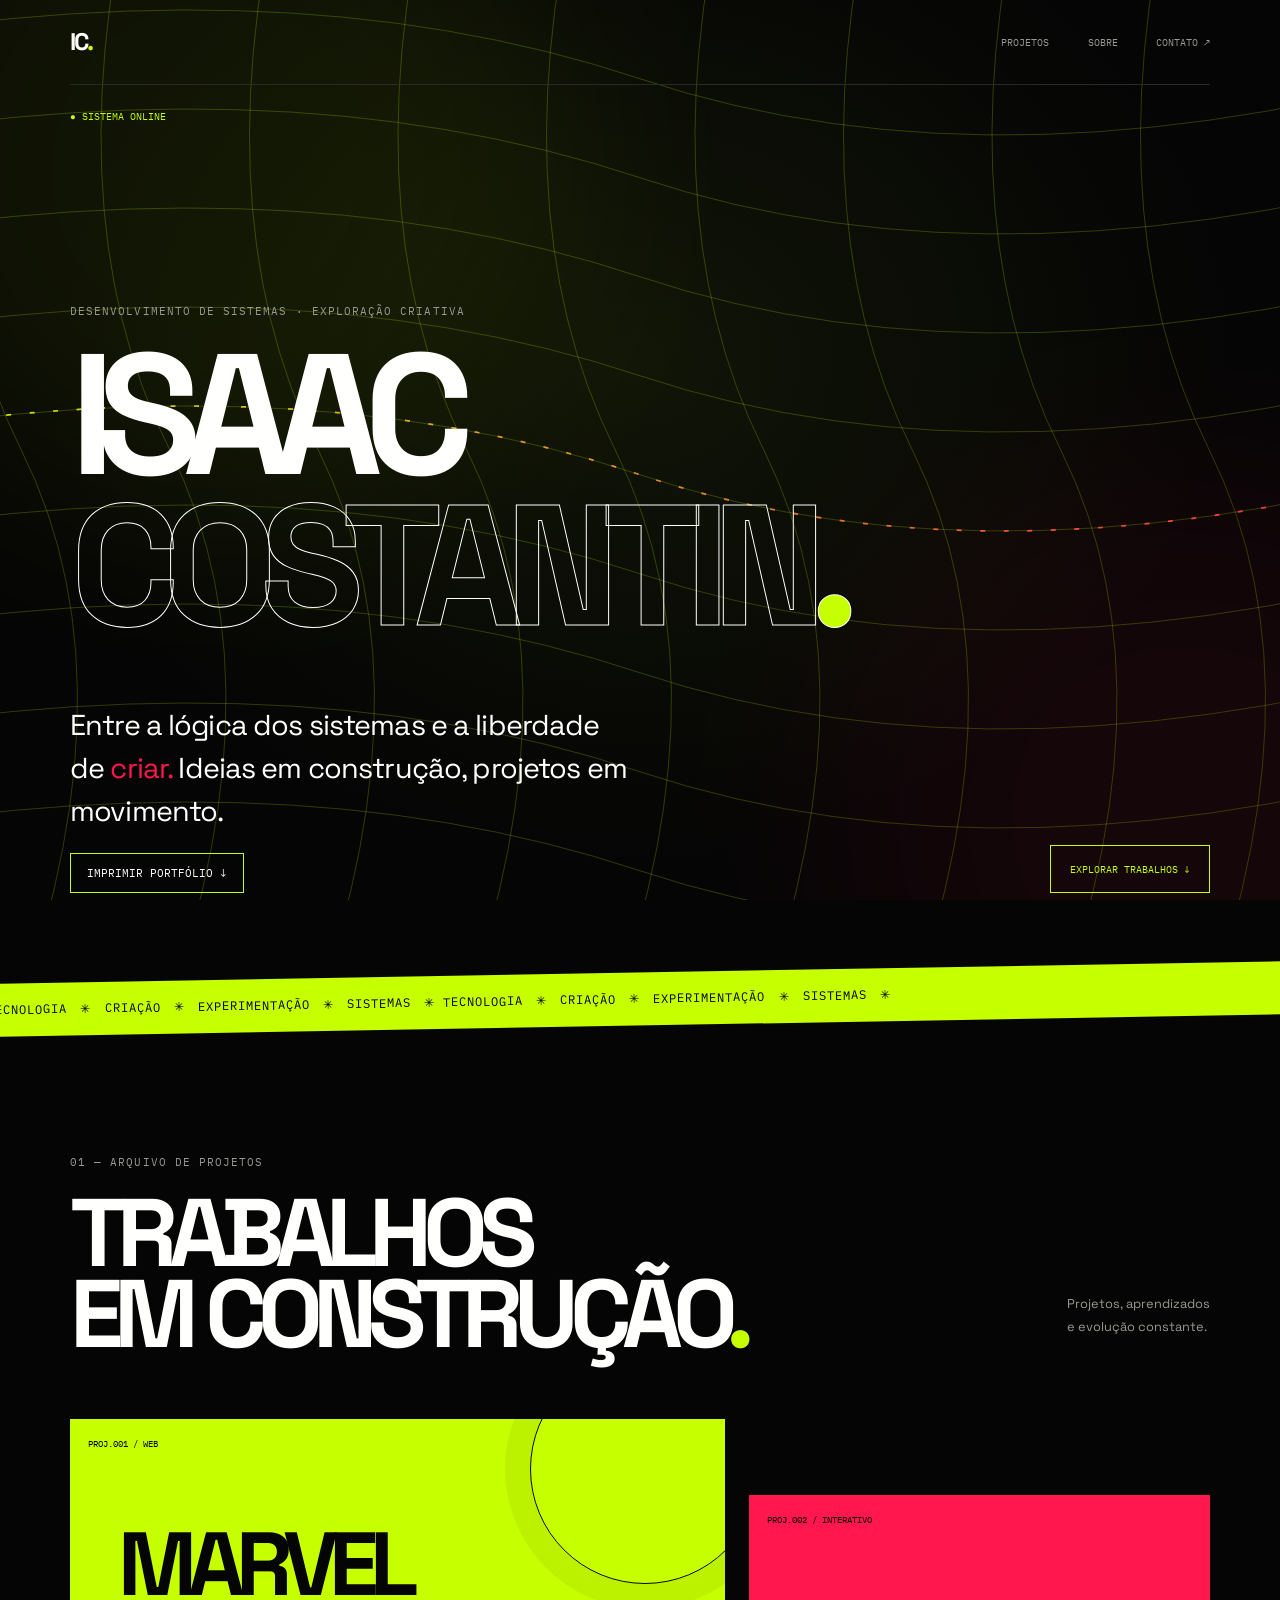
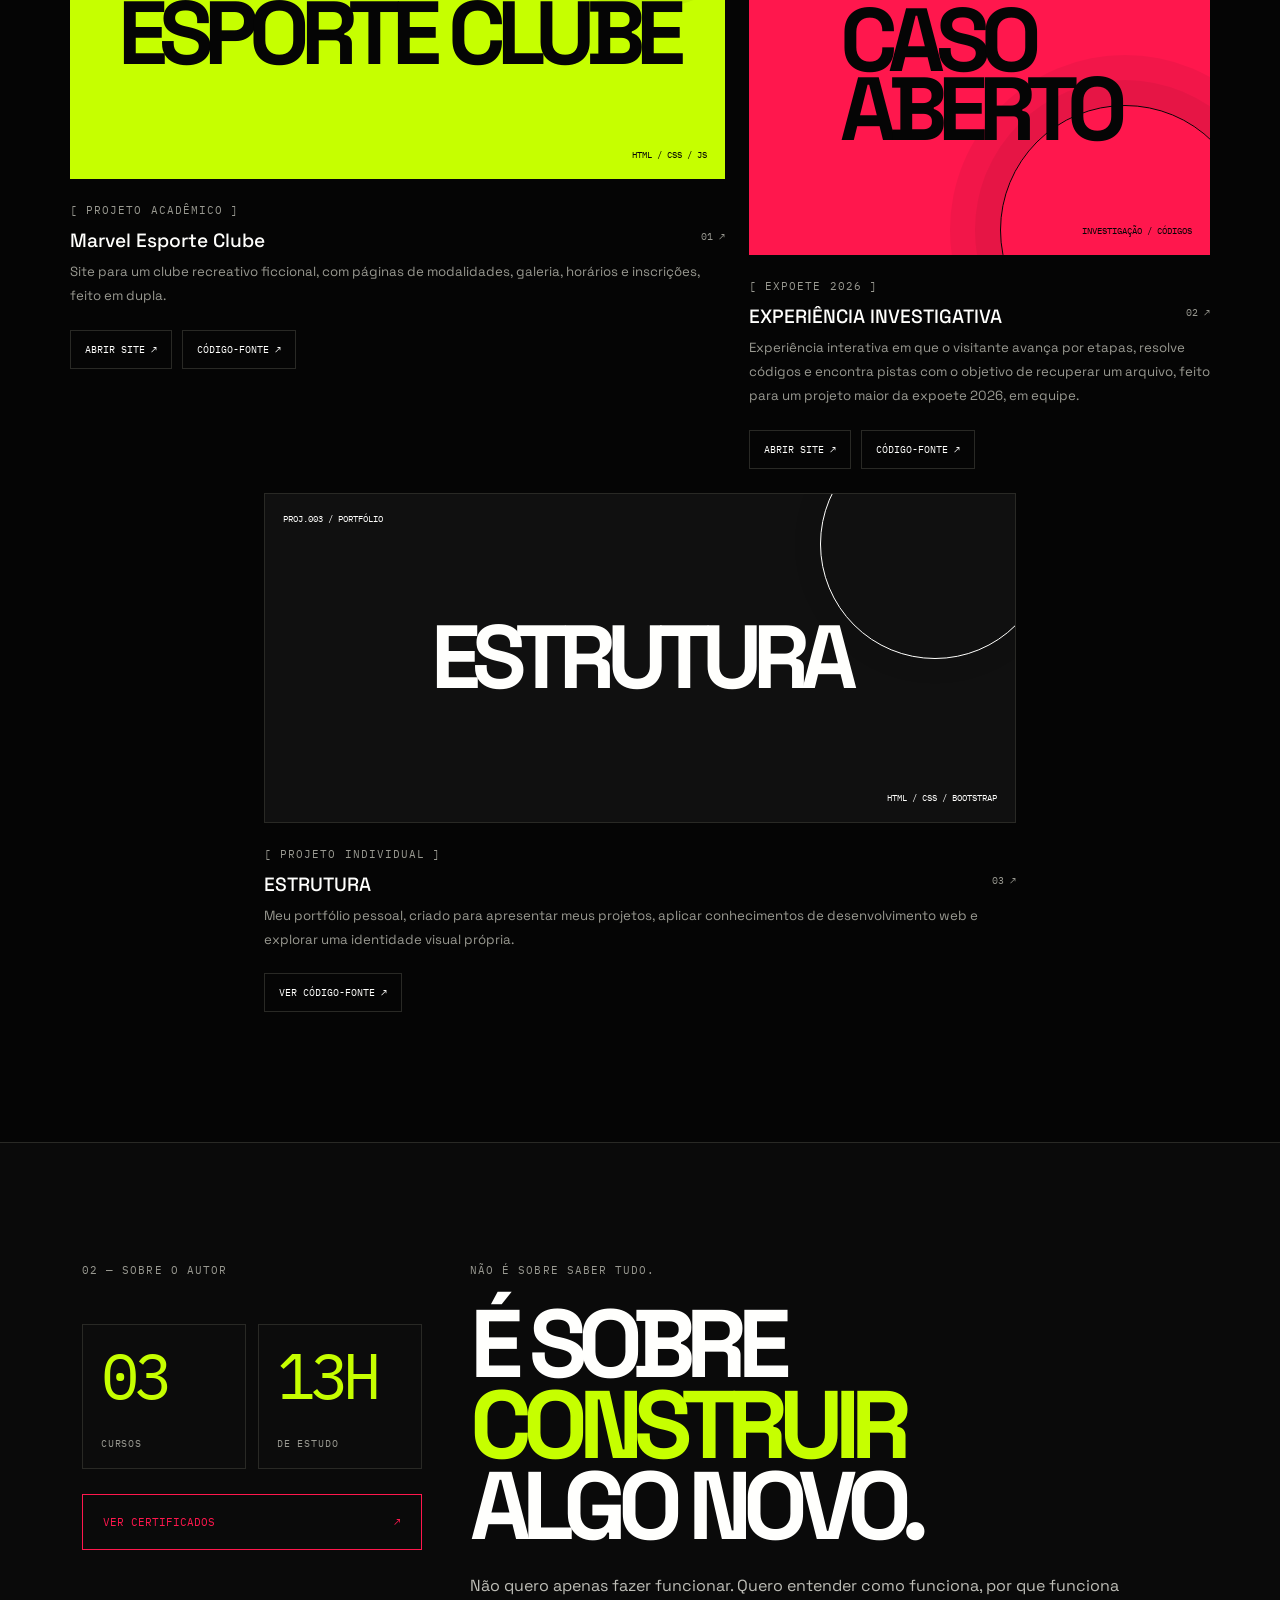
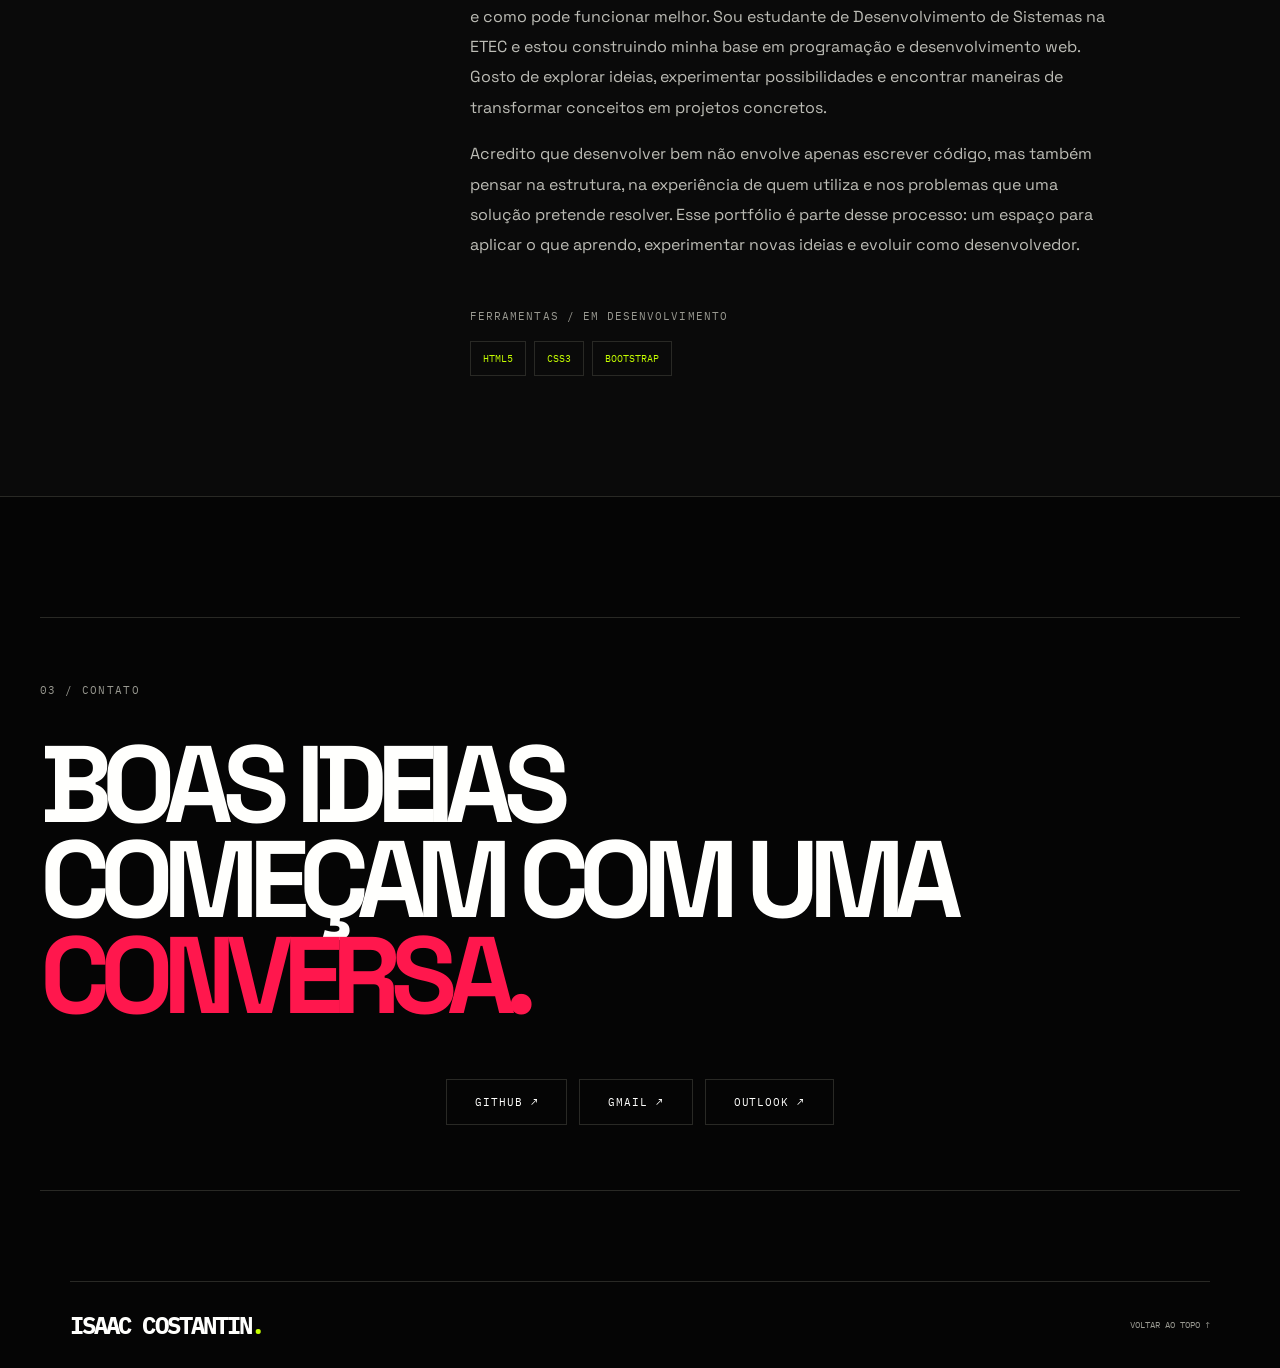
==== commit e4a926d8: "Refactor index.html structure and content" ====
--- a/index.html
+++ b/index.html
@@ -5,7 +5,7 @@
     <meta name="viewport" content="width=device-width, initial-scale=1">
     <meta name="theme-color" content="#050505">
     <meta name="description" content="Portfólio de Isaac Costantin.">
-    <title>Isaac Costantin </title>
+    <title>Isaac Costantin</title>
 
     <link href="https://cdn.jsdelivr.net/npm/bootstrap@5.3.3/dist/css/bootstrap.min.css" rel="stylesheet">
     <link href="https://fonts.googleapis.com/css2?family=Space+Grotesk:wght@400;500;600;700&family=IBM+Plex+Mono:wght@400;500&display=swap" rel="stylesheet">
@@ -75,11 +75,7 @@
                         <span class="pink">criar.</span> Ideias em construção,
                         projetos em movimento.
                     </p>
-                    
-<a href="javascript:window.print()" class="pdf-button">
-    IMPRIMIR PORTFÓLIO ↓
-</a>
-
+                    <a href="javascript:window.print()" class="pdf-button">IMPRIMIR PORTFÓLIO ↓</a>
                 </div>
                 <div class="col-md-5 text-md-end">
                     <a class="outline-link" href="#projetos">EXPLORAR TRABALHOS ↓</a>
@@ -88,158 +84,141 @@
         </header>
 
         <div class="ticker mono" aria-hidden="true">
-            TECNOLOGIA　✳　CRIAÇÃO　✳　EXPERIMENTAÇÃO　✳　SISTEMAS　✳　
+            TECNOLOGIA　✳　CRIAÇÃO　✳　EXPERIMENTAÇÃO　✳　SISTEMAS　✳
             TECNOLOGIA　✳　CRIAÇÃO　✳　EXPERIMENTAÇÃO　✳　SISTEMAS　✳
         </div>
 
-<section class="container section" id="projetos">
-    <div class="section-heading">
-        <div>
-            <p class="eyebrow">01 — ARQUIVO DE PROJETOS</p>
-            <h2>TRABALHOS<br>EM CONSTRUÇÃO<span class="lime">.</span></h2>
-        </div>
-        <p class="muted">Projetos, aprendizados<br>e evolução constante.</p>
-    </div>
-
-    <div class="row g-4">
-        <div class="col-md-7">
-            <article class="project">
-                <div class="art art-lime">
-                    <span class="tag">PROJ.001 / WEB</span>
-                    <div class="shape shape-circle"></div>
-                    <div class="art-title">MARVEL<br> ESPORTE CLUBE</div>
-                    <span class="coordinate">HTML / CSS / JS</span>
-                </div>
-
-                <p class="eyebrow mt-4">[ PROJETO ACADÊMICO ]</p>
-                <h3>Marvel Esporte Clube <span>01 ↗</span></h3>
-                <p class="muted">Site para um clube recreativo ficcional, com páginas de modalidades, galeria, horários e inscrições, feito em dupla.</p>
-
-                <div class="project-links">
-                    <a href="https://marvel-esporte-clube.vercel.app/" target="_blank" rel="noopener noreferrer">ABRIR SITE ↗</a>
-                    <a href="https://github.com/IsaacCostantin/Marvel-Esporte-Clube" target="_blank" rel="noopener noreferrer">CÓDIGO-FONTE ↗</a>
-                </div>
-            </article>
-        </div>
-
-        <div class="col-md-5 project-shift">
-            <article class="project">
-                <div class="art art-pink">
-                    <span class="tag">PROJ.002 / INTERATIVO</span>
-                    <div class="shape shape-ring"></div>
-                    <div class="art-title"> CASO <br> ABERTO</div>
-                    <span class="coordinate">INVESTIGAÇÃO / CÓDIGOS</span>
-                </div>
-
-                <p class="eyebrow mt-4" >[ EXPOETE 2026] </p>
-                 <h3>EXPERIÊNCIA INVESTIGATIVA <span>02 ↗</span></h3>
-                <p class="muted">Experiência interativa em que o visitante avança por etapas, resolve códigos e encontra pistas com o objetivo de recuperar um arquivo, feito para um projeto maior da expoete 2026, em equipe.</p>
-
-                <div class="project-links">
-                    <a href="https://experienciainvestigativa.vercel.app/" target="_blank" rel="noopener noreferrer">ABRIR SITE ↗</a>
-                    <a href="https://github.com/IsaacCostantin/-Experi-ncia-investigativa" target="_blank" rel="noopener noreferrer">CÓDIGO-FONTE ↗</a>
-                </div>
-            </article>
-        </div>
-
-        <div class="col-md-8 offset-md-2">
-            <article class="project">
-                <div class="art art-dark">
-                    <span class="tag">PROJ.003 / PORTFÓLIO</span>
-                    <div class="shape shape-circle"></div>
-                    <div class="art-title">ESTRUTURA</div>
-                    <span class="coordinate">HTML / CSS / BOOTSTRAP</span>
-                </div>
-
-                <p class="eyebrow mt-4">[ PROJETO INDIVIDUAL ]</p>
-                <h3>ESTRUTURA <span>03 ↗</span></h3>
-                <p class="muted">Meu portfólio pessoal, criado para apresentar meus projetos, aplicar conhecimentos de desenvolvimento web e explorar uma identidade visual própria.</p>
-
-                <div class="project-links">
-                    <a href="https://github.com/IsaacCostantin/Isaac-Costantin" target="_blank" rel="noopener noreferrer">VER CÓDIGO-FONTE ↗</a>
-                </div>
-            </article>
-        </div>
-    </div>
-</section>
-
-<section class="about section" id="sobre">
-    <div class="container">
-        <div class="row g-5 align-items-center">
-
-            <div class="col-md-4">
-                <p class="eyebrow">02 — SOBRE O AUTOR</p>
-
-                <div class="about-stats">
-                    <div class="stat">
-                        <span class="stat-number">03</span>
-                        <span class="stat-label">CURSOS</span>
+        <section class="container section" id="projetos">
+            <div class="section-heading">
+                <div>
+                    <p class="eyebrow">01 — ARQUIVO DE PROJETOS</p>
+                    <h2>TRABALHOS<br>EM CONSTRUÇÃO<span class="lime">.</span></h2>
+                </div>
+                <p class="muted">Projetos, aprendizados<br>e evolução constante.</p>
+            </div>
+
+            <div class="row g-4">
+                <div class="col-md-7">
+                    <article class="project">
+                        <div class="art art-lime">
+                            <span class="tag">PROJ.001 / WEB</span>
+                            <div class="shape shape-circle"></div>
+                            <div class="art-title">MARVEL<br>ESPORTE CLUBE</div>
+                            <span class="coordinate">HTML / CSS / JS</span>
+                        </div>
+
+                        <p class="eyebrow mt-4">[ PROJETO ACADÊMICO ]</p>
+                        <h3>Marvel Esporte Clube <span>01 ↗</span></h3>
+                        <p class="muted">Site para um clube recreativo ficcional, com páginas de modalidades, galeria, horários e inscrições, feito em dupla.</p>
+
+                        <div class="project-links">
+                            <a href="https://marvel-esporte-clube.vercel.app/" target="_blank" rel="noopener noreferrer">ABRIR SITE ↗</a>
+                            <a href="https://github.com/IsaacCostantin/Marvel-Esporte-Clube" target="_blank" rel="noopener noreferrer">CÓDIGO-FONTE ↗</a>
+                        </div>
+                    </article>
+                </div>
+
+                <div class="col-md-5 project-shift">
+                    <article class="project">
+                        <div class="art art-pink">
+                            <span class="tag">PROJ.002 / INTERATIVO</span>
+                            <div class="shape shape-ring"></div>
+                            <div class="art-title">CASO<br>ABERTO</div>
+                            <span class="coordinate">INVESTIGAÇÃO / CÓDIGOS</span>
+                        </div>
+
+                        <p class="eyebrow mt-4">[ EXPOETE 2026 ]</p>
+                        <h3>EXPERIÊNCIA INVESTIGATIVA <span>02 ↗</span></h3>
+                        <p class="muted">Experiência interativa em que o visitante avança por etapas, resolve códigos e encontra pistas com o objetivo de recuperar um arquivo, feito para um projeto maior da expoete 2026, em equipe.</p>
+
+                        <div class="project-links">
+                            <a href="https://experienciainvestigativa.vercel.app/" target="_blank" rel="noopener noreferrer">ABRIR SITE ↗</a>
+                            <a href="https://github.com/IsaacCostantin/-Experi-ncia-investigativa" target="_blank" rel="noopener noreferrer">CÓDIGO-FONTE ↗</a>
+                        </div>
+                    </article>
+                </div>
+
+                <div class="col-md-8 offset-md-2">
+                    <article class="project">
+                        <div class="art art-dark">
+                            <span class="tag">PROJ.003 / PORTFÓLIO</span>
+                            <div class="shape shape-circle"></div>
+                            <div class="art-title">ESTRUTURA</div>
+                            <span class="coordinate">HTML / CSS / BOOTSTRAP</span>
+                        </div>
+
+                        <p class="eyebrow mt-4">[ PROJETO INDIVIDUAL ]</p>
+                        <h3>ESTRUTURA <span>03 ↗</span></h3>
+                        <p class="muted">Meu portfólio pessoal, criado para apresentar meus projetos, aplicar conhecimentos de desenvolvimento web e explorar uma identidade visual própria.</p>
+
+                        <div class="project-links">
+                            <a href="https://github.com/IsaacCostantin/Isaac-Costantin" target="_blank" rel="noopener noreferrer">VER CÓDIGO-FONTE ↗</a>
+                        </div>
+                    </article>
+                </div>
+            </div>
+        </section>
+
+        <section class="about section" id="sobre">
+            <div class="container">
+                <div class="row g-5 align-items-center">
+                    <div class="col-md-4">
+                        <p class="eyebrow">02 — SOBRE O AUTOR</p>
+
+                        <div class="about-stats">
+                            <div class="stat">
+                                <span class="stat-number">03</span>
+                                <span class="stat-label">CURSOS</span>
+                            </div>
+                            <div class="stat">
+                                <span class="stat-number">13H</span>
+                                <span class="stat-label">DE ESTUDO</span>
+                            </div>
+                        </div>
+
+                        <a href="cursos.html" class="certificados-button">VER CERTIFICADOS <span>↗</span></a>
                     </div>
 
-                    <div class="stat">
-                        <span class="stat-number">13H</span>
-                        <span class="stat-label">DE ESTUDO</span>
+                    <div class="col-md-8">
+                        <p class="eyebrow pink">NÃO É SOBRE SABER TUDO.</p>
+
+                        <h2>É SOBRE<br><span class="lime">CONSTRUIR</span><br>ALGO NOVO.</h2>
+
+                        <p class="about-text">
+                            Não quero apenas fazer funcionar. Quero entender como funciona, por que funciona e como pode funcionar melhor.
+
+                            Sou estudante de Desenvolvimento de Sistemas na ETEC e estou construindo minha base em programação e desenvolvimento web.
+
+                            Gosto de explorar ideias, experimentar possibilidades e encontrar maneiras de transformar conceitos em projetos concretos.
+                        </p>
+
+                        <p class="about-text">
+                            Acredito que desenvolver bem não envolve apenas escrever código, mas também pensar na estrutura, na experiência de quem utiliza e nos problemas que uma solução pretende resolver.
+
+                            Esse portfólio é parte desse processo: um espaço para aplicar o que aprendo, experimentar novas ideias e evoluir como desenvolvedor.
+                        </p>
+
+                        <p class="eyebrow mt-5">FERRAMENTAS / EM DESENVOLVIMENTO</p>
+
+                        <div class="skills">
+                            <span>HTML5</span>
+                            <span>CSS3</span>
+                            <span>BOOTSTRAP</span>
+                        </div>
                     </div>
                 </div>
-
-                <a href="cursos.html" class="certificados-button">
-                    VER CERTIFICADOS <span>↗</span>
-                </a>
-            </div>
-
-            <div class="col-md-8">
-                <p class="eyebrow pink">NÃO É SOBRE SABER TUDO.</p>
-
-                <h2>É SOBRE<br><span class="lime">CONSTRUIR</span><br>ALGO NOVO.</h2>
-
-                <p class="about-text">
-                    Não quero apenas fazer funcionar. Quero entender como funciona, por que funciona e como pode funcionar melhor.
-
-                    Sou estudante de Desenvolvimento de Sistemas na ETEC e estou construindo minha base em programação e desenvolvimento web.
-
-                    Gosto de explorar ideias, experimentar possibilidades e encontrar maneiras de transformar conceitos em projetos concretos.
-                </p>
-
-                <p class="about-text">
-                    Acredito que desenvolver bem não envolve apenas escrever código, mas também pensar na estrutura, na experiência de quem utiliza e nos problemas que uma solução pretende resolver.
-
-                    Esse portfólio é parte desse processo: um espaço para aplicar o que aprendo, experimentar novas ideias e evoluir como desenvolvedor.
-                </p>
-
-                <p class="eyebrow mt-5">FERRAMENTAS / EM DESENVOLVIMENTO</p>
-
-                <div class="skills">
-                    <span>HTML5</span>
-                    <span>CSS3</span>
-                    <span>BOOTSTRAP</span>
-                </div>
-            </div>
-
-        </div>
-    </div>
-</section>
-
+            </div>
         </section>
-        
-<section class="contact" id="contato">
-
-
-    <h2>BOAS IDEIAS<br>COMEÇAM COM UMA <span>CONVERSA.</span></h2>
-
-    <div class="contact-links">
-        <a href="https://github.com/IsaacCostantin" target="_blank" rel="noopener noreferrer">
-            GITHUB ↗
-        </a>
-
-        <a href="https://mail.google.com/mail/?view=cm&fs=1&to=zac.constantini@gmail.com" target="_blank" rel="noopener noreferrer">
-            GMAIL ↗
-        </a>
-
-        <a href="https://outlook.live.com/mail/0/deeplink/compose?to=zac.constantini@gmail.com" target="_blank" rel="noopener noreferrer">
-            OUTLOOK ↗
-        </a>
-    </div>
-</section>
+
+        <section class="contact" id="contato">
+            <h2>BOAS IDEIAS<br>COMEÇAM COM UMA <span>CONVERSA.</span></h2>
+
+            <div class="contact-links">
+                <a href="https://github.com/IsaacCostantin" target="_blank" rel="noopener noreferrer">GITHUB ↗</a>
+                <a href="https://mail.google.com/mail/?view=cm&fs=1&to=zac.constantini@gmail.com" target="_blank" rel="noopener noreferrer">GMAIL ↗</a>
+                <a href="https://outlook.live.com/mail/0/deeplink/compose?to=zac.constantini@gmail.com" target="_blank" rel="noopener noreferrer">OUTLOOK ↗</a>
+            </div>
+        </section>
     </main>
 
     <footer class="container footer mono">
--- a/style.css
+++ b/style.css
@@ -1,4 +1,3 @@
-
 :root {
     --preto: #050505;
     --verde: #C6FF00;
@@ -9,11 +8,8 @@
     --fonte: "Space Grotesk", sans-serif;
     --monoespaco: "IBM Plex Mono", monospace;
 }
-
 * { box-sizing: border-box; }
-
 html { scroll-behavior: smooth; scroll-padding-top: 30px; }
-
 body {
     margin: 0;
     overflow-x: hidden;
@@ -22,17 +18,14 @@
     font-family: var(--fonte);
     -webkit-font-smoothing: antialiased;
 }
-
 a { color: inherit; text-decoration: none; }
 a:focus-visible { outline: 2px solid var(--verde); outline-offset: 5px; }
 ::selection { color: var(--preto); background: var(--verde); }
-
 .mono, .eyebrow, .tag, .coordinate { font-family: var(--monoespaco); }
 .lime { color: var(--verde); }
 .pink { color: var(--rosa); }
 .muted { color: var(--cinza); line-height: 1.8; }
 .eyebrow { color: var(--cinza); font-size: .66rem; letter-spacing: .1em; }
-
 .mesh {
     position: fixed;
     inset: 0;
@@ -41,7 +34,6 @@
     pointer-events: none;
     background: radial-gradient(ellipse at 50% 40%, #111507, transparent 65%), var(--preto);
 }
-
 .mesh::before, .mesh::after {
     content: "";
     position: absolute;
@@ -52,94 +44,33 @@
     opacity: .06;
     animation: glow 18s ease-in-out infinite alternate;
 }
-
 .mesh::before { top: -20%; left: -10%; background: var(--verde); }
 .mesh::after { right: -20%; bottom: -30%; background: var(--rosa); animation-delay: -8s; }
-
-.mesh svg {
-    position: absolute;
-    inset: -5%;
-    width: 110%;
-    height: 110%;
-    animation: drift 25s ease-in-out infinite alternate;
-}
-
-.mesh g {
-    fill: none;
-    stroke: var(--verde);
-    stroke-width: .8;
-    stroke-opacity: .22;
-}
-
+.mesh svg { position: absolute; inset: -5%; width: 110%; height: 110%; animation: drift 25s ease-in-out infinite alternate; }
+.mesh g { fill: none; stroke: var(--verde); stroke-width: .8; stroke-opacity: .22; }
 .mesh .horizontal { animation: horizontal 17s ease-in-out infinite alternate; }
 .mesh .vertical { animation: vertical 21s ease-in-out infinite alternate; }
-
-.mesh .highlight {
-    fill: none;
-    stroke: url(#lines);
-    stroke-width: 1.4;
-    stroke-dasharray: 4 15;
-    animation: dash 25s linear infinite;
-}
-
-@keyframes drift {
-    to { transform: translate(1%, -1%) scale(1.04); }
-}
-@keyframes horizontal {
-    to { transform: translateY(16px) skewY(1deg); }
-}
-@keyframes vertical {
-    to { transform: translateX(-15px) skewX(-1deg); }
-}
-@keyframes dash { to { stroke-dashoffset: -350; } }
-@keyframes glow { to { transform: translate(15%, 12%) scale(1.2); } }
-
+.mesh .highlight { fill: none; stroke: url(#lines); stroke-width: 1.4; stroke-dasharray: 4 15; animation: dash 25s linear infinite; }
+@keyframes drift {to { transform: translate(1%, -1%) scale(1.04); } }
+@keyframes horizontal {to { transform: translateY(16px) skewY(1deg); } }
+@keyframes vertical {to { transform: translateX(-15px) skewX(-1deg); } }
+@keyframes dash {to { stroke-dashoffset: -350; } }
+@keyframes glow {to { transform: translate(15%, 12%) scale(1.2); } }
+@keyframes ticker {to { text-indent: -20%; } }
 .navbar { position: relative; border-bottom: 1px solid var(--linha); }
 .brand { font-size: 1.5rem; font-weight: 700; letter-spacing: -.08em; }
 .brand span { color: var(--verde); }
 .nav-links { display: flex; gap: clamp(14px, 3vw, 40px); }
-.nav-links a, .footer > a:last-child {
-    font: .65rem var(--monoespaco);
-    color: var(--cinza);
-    transition: color .2s;
-}
+.nav-links a, .footer > a:last-child { font: .65rem var(--monoespaco); color: var(--cinza); transition: color .2s; }
 .nav-links a:hover, .footer > a:last-child:hover { color: var(--verde); }
-
-.hero { position: relative; padding-top: 25px; padding-bottom: 80px; }
-.meta, .bottom-line {
-    display: flex;
-    justify-content: space-between;
-    gap: 15px;
-    color: var(--cinza);
-    font-size: .6rem;
-}
+.hero { position: relative; padding: 25px 0 80px; }
+.meta, .bottom-line { display: flex; justify-content: space-between; gap: 15px; color: var(--cinza); font-size: .6rem; }
 .meta span:first-child { color: var(--verde); }
-.hero .eyebrow { margin-top: clamp(100px, 15vw, 180px); margin-bottom: 30px; }
-
-.hero h1 {
-    margin: 0;
-    font-size: clamp(3.5rem, 13.4vw, 12rem);
-    font-weight: 700;
-    line-height: .76;
-    letter-spacing: -.105em;
-}
-.hero h1 > span {
-    display: inline-block;
-    margin-top: .12em;
-    color: transparent;
-    -webkit-text-stroke: 1px var(--branco);
-    transition: color .3s;
-}
+.hero .eyebrow { margin: clamp(100px, 15vw, 180px) 0 30px; }
+.hero h1 { margin: 0; font-size: clamp(3.5rem, 13.4vw, 12rem); font-weight: 700; line-height: .76; letter-spacing: -.105em; }
+.hero h1 > span { display: inline-block; margin-top: .12em; color: transparent; -webkit-text-stroke: 1px var(--branco); transition: color .3s; }
 .hero h1 > span:hover { color: var(--rosa); -webkit-text-stroke-color: var(--rosa); }
-
-.intro {
-    max-width: 560px;
-    margin: 0;
-    font-size: clamp(1.15rem, 2.3vw, 1.8rem);
-    line-height: 1.5;
-    letter-spacing: -.03em;
-}
-
+.intro { max-width: 560px; margin: 0; font-size: clamp(1.15rem, 2.3vw, 1.8rem); line-height: 1.5; letter-spacing: -.03em; }
 .outline-link, .contact-link {
     display: inline-block;
     padding: 16px 19px;
@@ -149,13 +80,7 @@
     transition: background .25s, color .25s;
 }
 .outline-link:hover { background: var(--verde); color: var(--preto); }
-
-.bottom-line {
-    margin-top: 85px;
-    padding-top: 15px;
-    border-top: 1px solid var(--linha);
-}
-
+.bottom-line { margin-top: 85px; padding-top: 15px; border-top: 1px solid var(--linha); }
 .ticker {
     overflow: hidden;
     padding: 17px 0;
@@ -167,30 +92,13 @@
     transform: rotate(-1deg) scale(1.02);
     animation: ticker 30s linear infinite;
 }
-@keyframes ticker { to { text-indent: -20%; } }
-
-.section { padding-top: 130px; padding-bottom: 130px; }
-
-.section-heading {
-    display: flex;
-    justify-content: space-between;
-    align-items: end;
-    gap: 25px;
-    margin-bottom: 65px;
-}
-
-.section h2, .about h2, .contact h2 {
-    font-size: clamp(3rem, 7.5vw, 7rem);
-    font-weight: 700;
-    line-height: .84;
-    letter-spacing: -.095em;
-}
+.section { padding: 130px 0; }
+.section-heading { display: flex; justify-content: space-between; align-items: end; gap: 25px; margin-bottom: 65px; }
+.section h2, .about h2, .contact h2 { font-size: clamp(3rem, 7.5vw, 7rem); font-weight: 700; line-height: .84; letter-spacing: -.095em; }
 .section-heading h2 { margin: 22px 0 0; }
 .section-heading > .muted { font-size: .8rem; }
-
 .project { height: 100%; }
 .project-shift { margin-top: 100px; }
-
 .art {
     position: relative;
     display: flex;
@@ -205,11 +113,9 @@
 .art-lime { background: var(--verde); color: var(--preto); }
 .art-pink { background: var(--rosa); color: var(--preto); }
 .art-dark { min-height: 330px; border: 1px solid var(--linha); background: #101010; }
-
 .tag, .coordinate { position: absolute; z-index: 2; font-size: .55rem; }
 .tag { top: 18px; left: 18px; }
 .coordinate { right: 18px; bottom: 18px; }
-
 .art-title {
     position: relative;
     z-index: 1;
@@ -222,34 +128,32 @@
 .project:hover .art-title { transform: translate(-5px, -5px); }
 .art-title > span { color: var(--branco); }
 .shape { position: absolute; border: 1px solid currentColor; transition: transform .6s; }
-.shape-circle { top: -65px; right: -35px; width: 230px; aspect-ratio: 1; border-radius: 50%; box-shadow: 0 0 0 25px #0505050d; }
+.shape-circle {
+    top: -65px;
+    right: -35px;
+    width: 230px;
+    aspect-ratio: 1;
+    border-radius: 50%;
+    box-shadow: 0 0 0 25px #0505050d;
+}
+.shape-ring {
+    right: -40px;
+    bottom: -100px;
+    width: 250px;
+    aspect-ratio: 1;
+    border-radius: 50%;
+    box-shadow: 0 0 0 25px #0505050d, 0 0 0 50px #0505050d;
+}
 .project:hover .shape-circle { transform: rotate(30deg) scale(1.1); }
-.shape-ring { right: -40px; bottom: -100px; width: 250px; aspect-ratio: 1; border-radius: 50%; box-shadow: 0 0 0 25px #0505050d, 0 0 0 50px #0505050d; }
 .project:hover .shape-ring { transform: translate(-15px, -10px); }
-
-.code {
-    position: absolute;
-    top: 55px;
-    left: 20px;
-    color: #BDBDB6;
-    font-size: .7rem;
-}
+.code { position: absolute; top: 55px; left: 20px; color: #BDBDB6; font-size: .7rem; }
 .code p { margin-bottom: 8px; }
 .code i { color: var(--rosa); font-style: normal; }
-
 .project .eyebrow { margin-bottom: 10px; }
 .project h3 { display: flex; justify-content: space-between; gap: 10px; font-size: 1.2rem; }
 .project h3 span { color: var(--cinza); font: .65rem var(--monoespaco); }
 .project .muted { font-size: .83rem; }
-
-
-.project-links {
-    display: flex;
-    flex-wrap: wrap;
-    gap: 10px;
-    margin-top: 22px;
-}
-
+.project-links { display: flex; flex-wrap: wrap; gap: 10px; margin-top: 22px; }
 .project-links a {
     display: inline-block;
     padding: 12px 14px;
@@ -258,13 +162,7 @@
     font: .62rem var(--monoespaco);
     transition: .25s;
 }
-
-.project-links a:hover {
-    background: var(--verde);
-    border-color: var(--verde);
-    color: var(--preto);
-}
-
+.project-links a:hover, .contact-links a:hover { background: var(--verde); border-color: var(--verde); color: var(--preto); }
 .next-project {
     display: flex;
     min-height: 330px;
@@ -279,8 +177,10 @@
 .next-project strong { font-size: clamp(3rem, 7vw, 6rem); line-height: .8; letter-spacing: -.1em; }
 .next-project .tag { position: static; }
 .next-project .tag:last-child { padding-top: 15px; border-top: 1px solid #05050555; }
-
 .about { padding: 120px 0; border-block: 1px solid var(--linha); background: #0c0c0ce8; }
+.about .row { align-items: flex-start !important; }
+.about h2 { margin: 25px 0; }
+.about-text { max-width: 650px; color: #BDBDB6; line-height: 1.9; }
 .monogram {
     position: relative;
     display: grid;
@@ -295,21 +195,38 @@
     transform: rotate(-5deg);
 }
 .monogram span { position: absolute; top: 10%; right: 12%; font-size: 2rem; }
-.about h2 { margin: 25px 0; }
-.about-text { max-width: 650px; color: #BDBDB6; line-height: 1.9; }
 .skills { display: flex; flex-wrap: wrap; gap: 8px; }
 .skills span { padding: 10px 12px; border: 1px solid var(--linha); color: var(--verde); font: .6rem var(--monoespaco); }
-
-
-.contact {
-    position: relative;
-    width: min(1200px, calc(100% - 48px));
-    margin: 120px auto 90px;
-    padding: 65px 0;
-    border-top: 1px solid var(--linha);
-    border-bottom: 1px solid var(--linha);
-}
-
+.about-stats { display: grid; grid-template-columns: 1fr 1fr; gap: 12px; margin: 45px 0 25px; }
+.stat {
+    min-height: 145px;
+    display: flex;
+    flex-direction: column;
+    justify-content: space-between;
+    padding: 18px;
+    border: 1px solid var(--linha);
+    background: #0c0c0c;
+}
+.stat-number { color: var(--verde); font-family: var(--monoespaco); font-size: clamp(2.8rem, 5vw, 4rem); line-height: 1; letter-spacing: -.08em; }
+.stat-label { color: var(--cinza); font: .65rem var(--monoespaco); letter-spacing: .08em; }
+.certificados-cta { margin-top: 25px; padding-top: 25px; border-top: 1px solid var(--linha); }
+.certificados-info-resumo { display: flex; flex-direction: column; align-items: flex-start; gap: 12px; margin: 25px 0; }
+.certificados-info-resumo div { display: flex; align-items: baseline; gap: 12px; }
+.certificados-info-resumo strong { font-size: 2.5rem; }
+.certificados-info-resumo span { font: .6rem var(--monoespaco); color: var(--cinza); }
+.certificados-button {
+    display: flex;
+    align-items: center;
+    justify-content: space-between;
+    width: 100%;
+    padding: 20px;
+    border: 1px solid var(--rosa);
+    color: var(--rosa);
+    font: .7rem var(--monoespaco);
+    transition: background .25s, color .25s, transform .25s;
+}
+.certificados-button:hover { background: var(--rosa); color: var(--preto); transform: translateY(-4px); }
+.contact { position: relative; width: min(1200px, calc(100% - 48px)); margin: 120px auto 90px; padding: 65px 0; border-block: 1px solid var(--linha); }
 .contact::before {
     content: "03 / CONTATO";
     display: block;
@@ -318,73 +235,40 @@
     font: .7rem var(--monoespaco);
     letter-spacing: .12em;
 }
-
-.contact h2 {
-    max-width: 1100px;
-    margin: 0 0 55px;
-    font-size: clamp(3rem, 8.5vw, 8.5rem);
-    font-weight: 700;
-    line-height: .88;
-    letter-spacing: -.095em;
-}
-
-.contact h2 span {
-    display: block;
-    color: var(--rosa);
-}
-
-.contact-links {
-    display: flex;
-    flex-wrap: wrap;
-    gap: 10px;
-}
-
+.contact h2 { max-width: 1100px; margin: 0 0 55px; font-size: clamp(3rem, 8.5vw, 8.5rem); line-height: .88; }
+.contact h2 span { display: block; color: var(--rosa); }
+.contact-links { display: flex; justify-content: center; flex-wrap: wrap; gap: 12px; margin-top: 35px; }
 .contact-links a {
-    display: inline-flex;
-    padding: 14px 20px;
+    display: inline-block;
+    padding: 15px 28px;
     border: 1px solid var(--linha);
     color: var(--branco);
-    font: .65rem var(--monoespaco);
+    font: .7rem var(--monoespaco);
+    letter-spacing: .08em;
     transition: .3s ease;
 }
-
-.contact-links a:hover {
-    background: var(--verde);
-    border-color: var(--verde);
-    color: var(--preto);
-    transform: translateY(-4px);
-}
-
-@media (max-width: 767px) {
-    .contact {
-        width: calc(100% - 36px);
-        margin: 80px auto 60px;
-        padding: 45px 0;
-    }
-
-    .contact h2 {
-        font-size: clamp(2.6rem, 11vw, 5rem);
-    }
-}
-
-.contact-links a:hover {
-    background: var(--verde);
-    border-color: var(--verde);
-    color: var(--preto);
-}
+.contact-links a:hover { transform: translateY(-4px); }
 .footer {
     display: flex;
     justify-content: space-between;
     align-items: center;
     flex-wrap: wrap;
     gap: 20px;
-    padding-top: 25px;
-    padding-bottom: 25px;
+    padding: 25px 0;
     border-top: 1px solid var(--linha);
 }
 .footer > span { color: var(--cinza); font-size: .55rem; }
 .footer > a:last-child { font-size: .55rem; }
-
+.pdf-button {
+    display: inline-block;
+    margin-top: 20px;
+    padding: 12px 16px;
+    border: 1px solid var(--verde);
+    color: var(--branco);
+    font: .7rem var(--monoespaco);
+    transition: .3s;
+}
+.pdf-button:hover { background: var(--verde); color: var(--preto); }
 @media (max-width: 767px) {
     .nav-links { gap: 13px; }
     .nav-links a { font-size: .55rem; }
@@ -392,7 +276,7 @@
     .hero h1 { font-size: 12.5vw; }
     .intro { font-size: 1.2rem; }
     .bottom-line { margin-top: 60px; font-size: .5rem; }
-    .section { padding-top: 85px; padding-bottom: 85px; }
+    .section { padding: 85px 0; }
     .section-heading { align-items: start; flex-direction: column; margin-bottom: 40px; }
     .section-heading h2 { font-size: clamp(2.8rem, 10vw, 5rem); }
     .project-shift { margin-top: 25px; }
@@ -401,6 +285,8 @@
     .next-project { min-height: 290px; }
     .about { padding: 85px 0; }
     .about h2 { font-size: clamp(3.2rem, 11vw, 5.5rem); }
+    .about-stats { margin-top: 25px; }
+    .contact { width: calc(100% - 36px); margin: 80px auto 60px; padding: 45px 0; }
     .contact h2 { font-size: 12vw; }
     .footer > span { width: 100%; order: 3; }
 }
@@ -412,113 +298,12 @@
     .art, .art-dark { min-height: 245px; }
 }
 @media (prefers-reduced-motion: reduce) {
-    *, *::before, *::after {
-        animation-duration: .01ms !important;
-        animation-iteration-count: 1 !important;
-        scroll-behavior: auto !important;
-        transition-duration: .01ms !important;
-    }
-}
-.pdf-button {
-    display: inline-block;
-    margin-top: 20px;
-    padding: 12px 16px;
-    border: 1px solid var(--verde);
-    color: var(--branco);
-    font: .7rem var(--monoespaco);
-    text-decoration: none;
-    transition: .3s;
-}
-.pdf-button:hover {
-    background: var(--verde);
-    color: var(--preto);
+    *, *::before, *::after { animation-duration: .01ms !important; animation-iteration-count: 1 !important; scroll-behavior: auto !important; transition-duration: .01ms !important; }
 }
 @media print {
-    @page {
-        size: A4;
-        margin: 15mm;
-    }
-    nav,
-    .mesh,
-    .pdf-button,
-    footer {
-        display: none !important;
-    }
-    body {
-        background: white !important;
-        color: black !important;
-    }
-    h1, h2, h3, p, a, span {
-        color: black !important;
-    }
-    .project {
-        break-inside: avoid;
-    }
-}
-.contact-links {
-    display: flex;
-    justify-content: center;
-    flex-wrap: wrap;
-    gap: 12px;
-    margin-top: 35px;
-}
-.contact-links a {
-    display: inline-block;
-    padding: 15px 28px;
-    background: transparent;
-    color: var(--branco);
-    border: 1px solid var(--linha);
-    font: .7rem var(--monoespaco);
-    letter-spacing: .08em;
-    transition: .3s ease;
-}
-.contact-links a:hover {
-    background: var(--verde);
-    border-color: var(--verde);
-    color: var(--preto);
-    transform: translateY(-4px);
-}
-.certificados-cta {
-    margin-top: 55px;
-    padding-top: 25px;
-    border-top: 1px solid var(--linha);
-}
-.certificados-info-resumo {
-    display: flex;
-    flex-direction: column;
-    align-items: flex-start;
-    gap: 12px;
-    margin: 25px 0;
-}
-.certificados-info-resumo div {
-    display: flex;
-    align-items: baseline;
-    gap: 12px;
-}
-.certificados-info-resumo strong {
-    font-size: 2.5rem;
-}
-.certificados-info-resumo span {
-    font: .6rem var(--monoespaco);
-    color: var(--cinza);
-}
-.certificados-cta {
-    margin-top: 25px;
-}
-.certificados-button {
-    display: flex;
-    justify-content: space-between;
-    align-items: center;
-    width: 100%;
-    padding: 19px 20px;
-    border: 1px solid var(--rosa);
-    color: var(--rosa);
-    font: .72rem var(--monoespaco);
-    transition: .3s ease;
-}
-
-.certificados-button:hover {
-    background: var(--rosa);
-    color: var(--preto);
-    transform: translateY(-4px);
-}
+    @page { size: A4; margin: 15mm; }
+    nav, .mesh, .pdf-button, footer { display: none !important; }
+    body { background: white !important; color: black !important; }
+    h1, h2, h3, p, a, span { color: black !important; }
+    .project { break-inside: avoid; }
+}
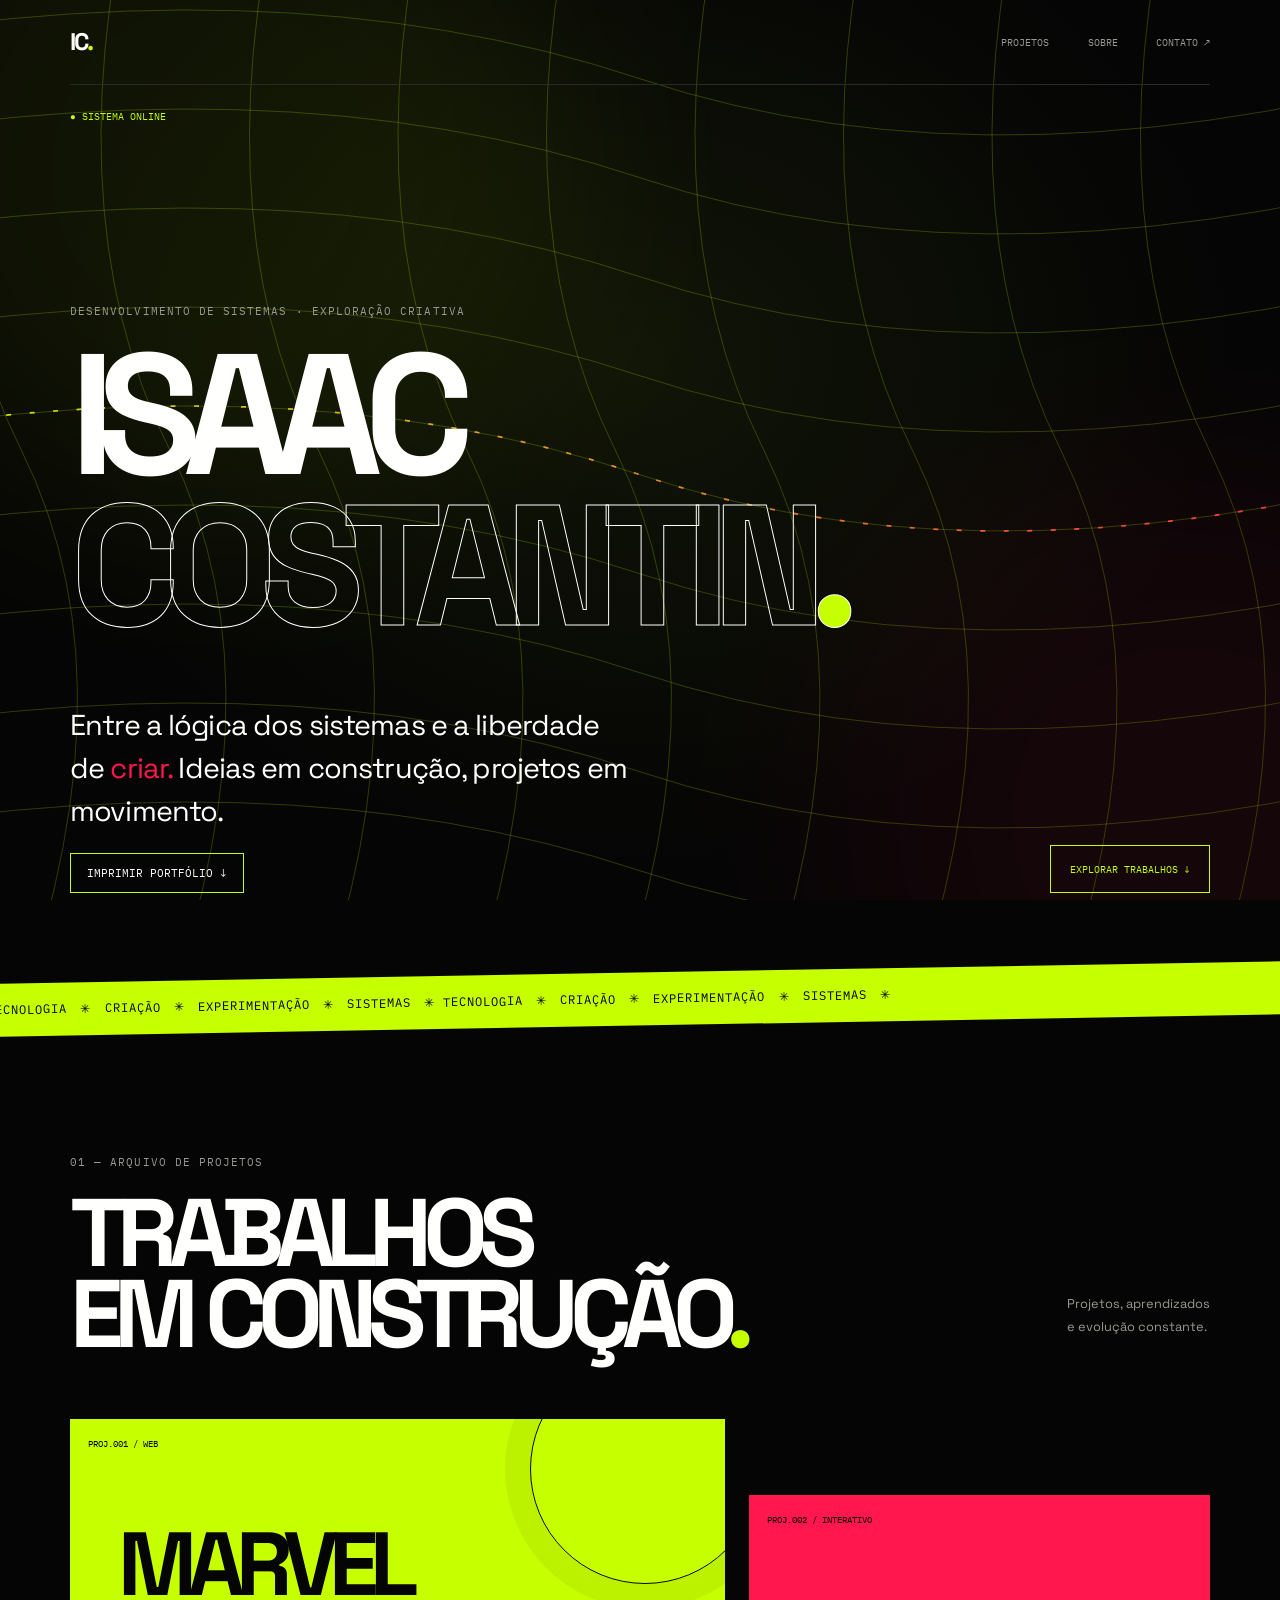
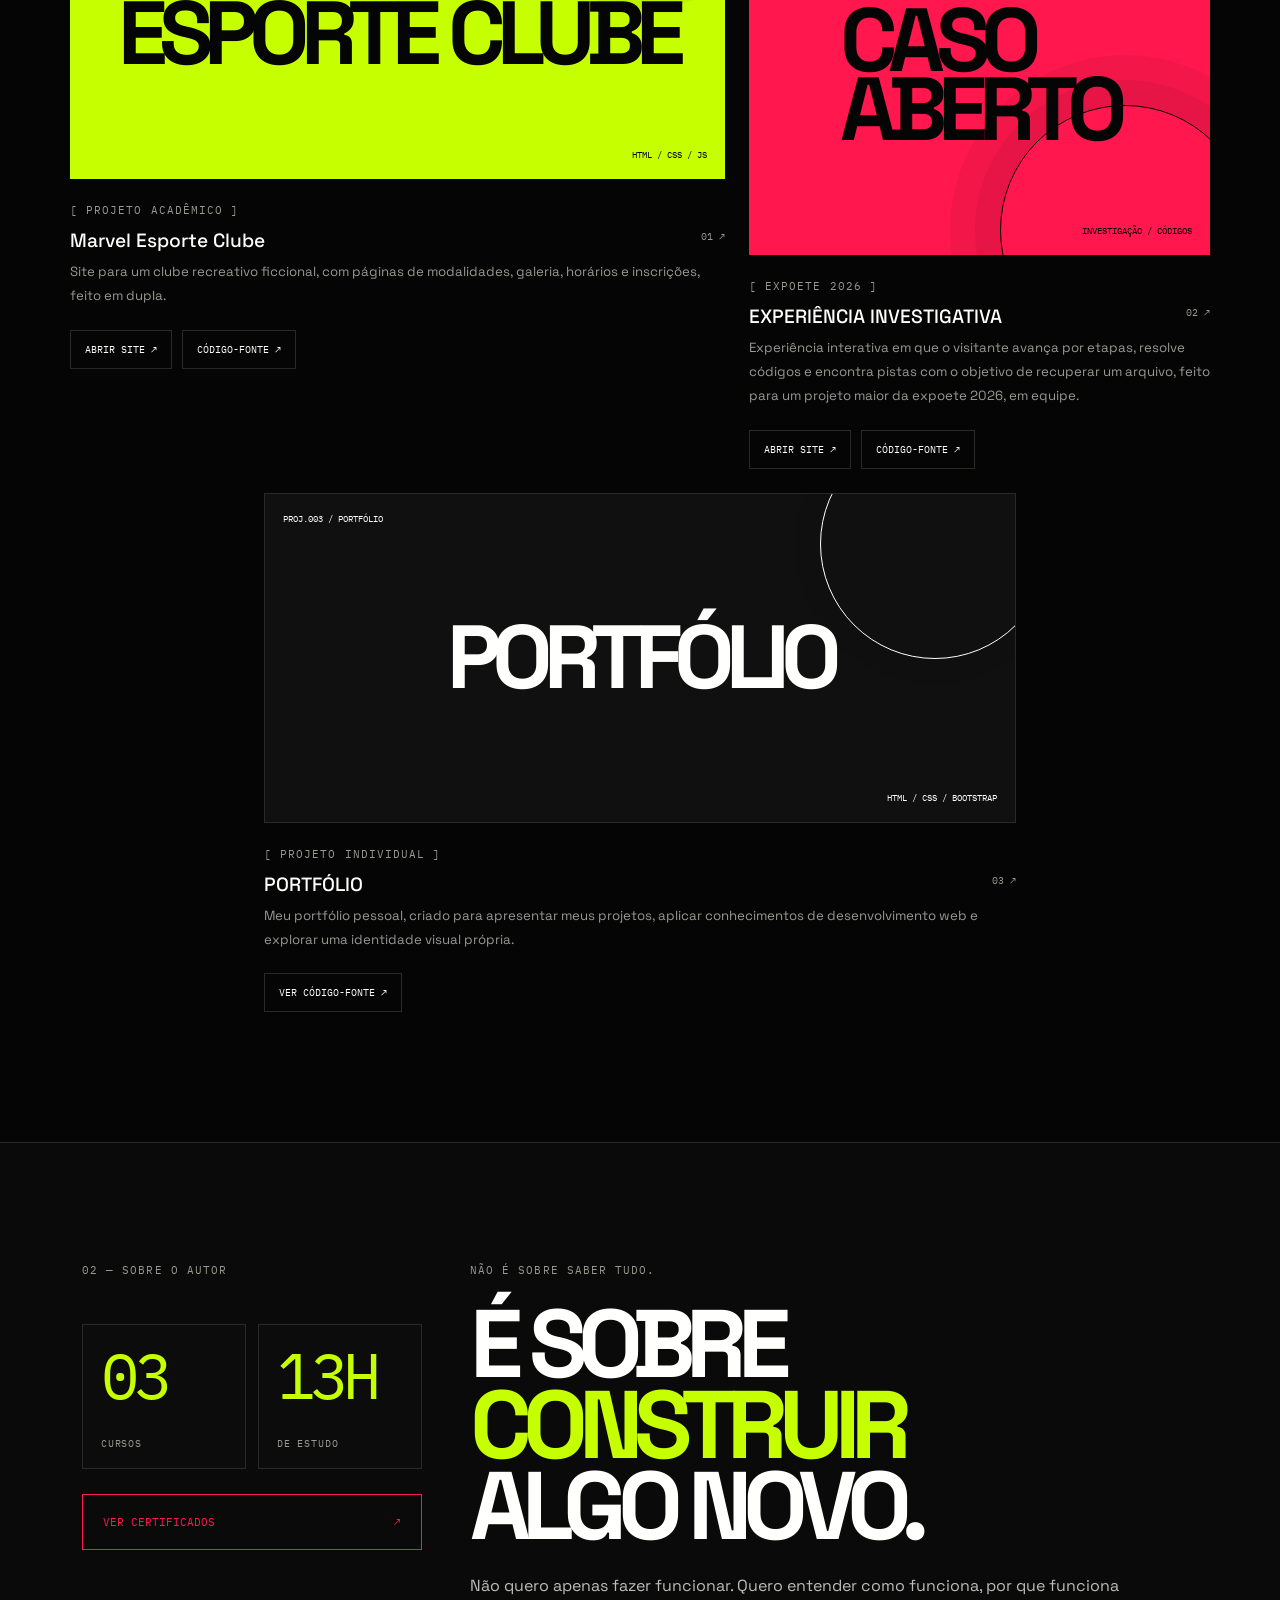
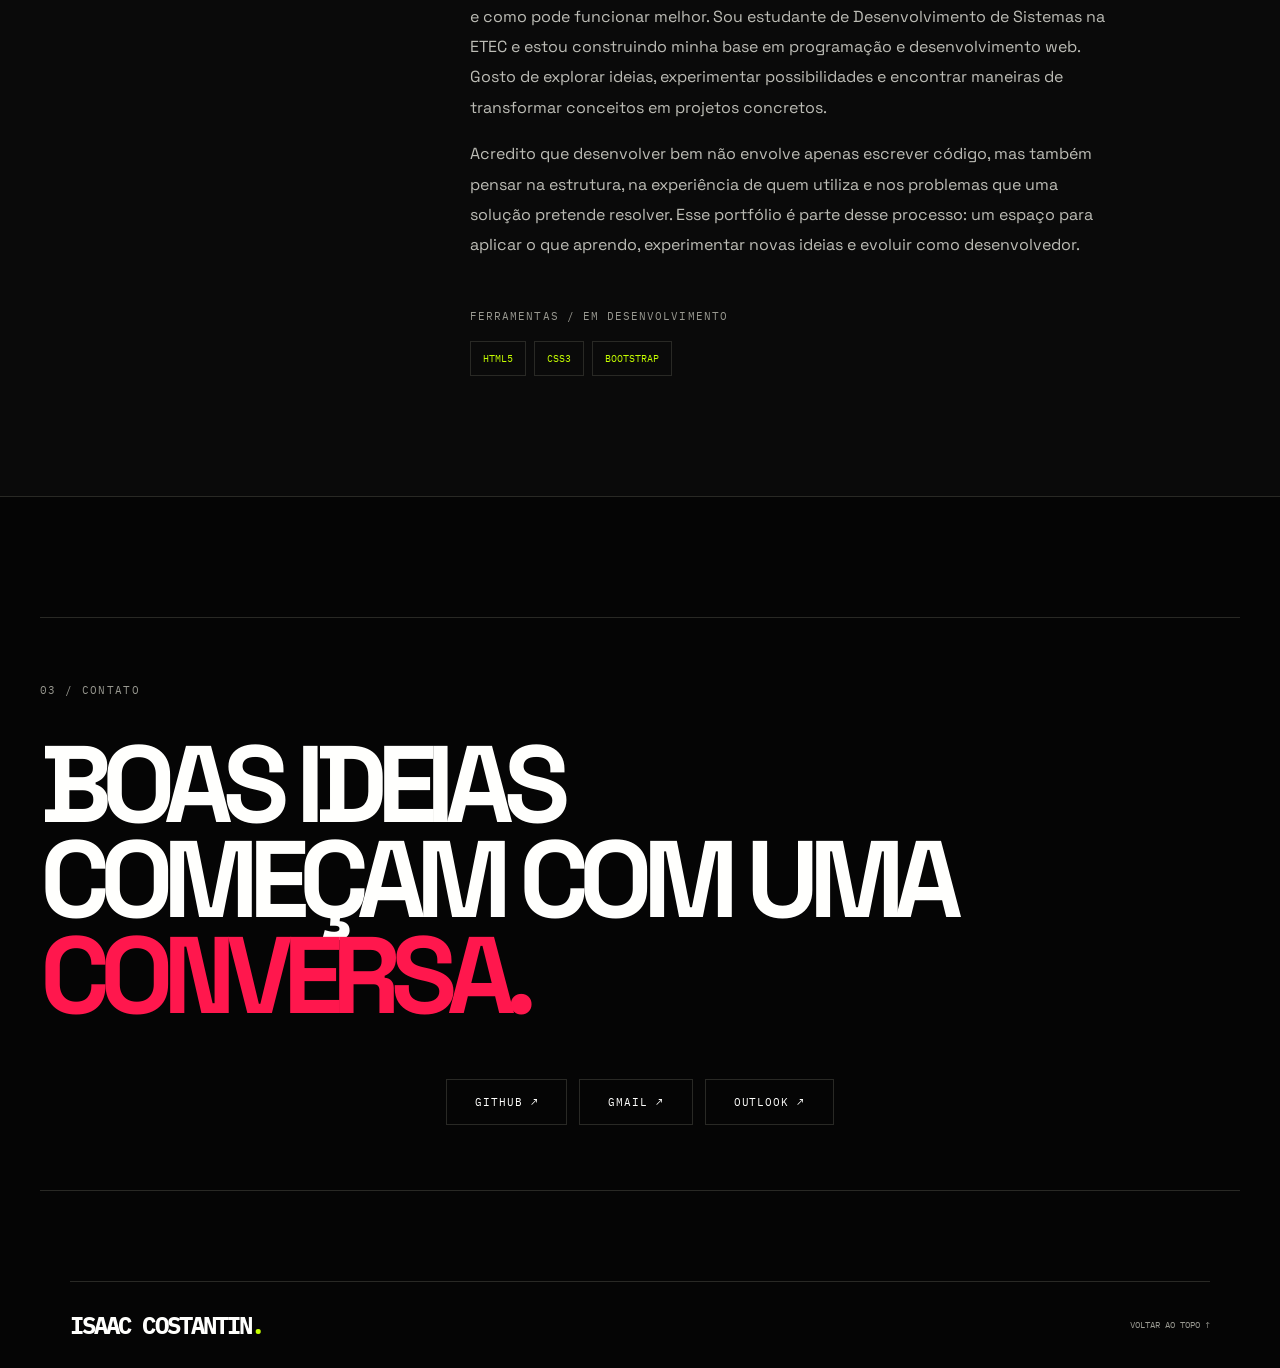
==== commit 3226f24b: "Fix HTML encoding issues in index.html" ====
--- a/index.html
+++ b/index.html
@@ -143,12 +143,12 @@
                         <div class="art art-dark">
                             <span class="tag">PROJ.003 / PORTFÓLIO</span>
                             <div class="shape shape-circle"></div>
-                            <div class="art-title">ESTRUTURA</div>
+                            <div class="art-title">PORTFÓLIO</div>
                             <span class="coordinate">HTML / CSS / BOOTSTRAP</span>
                         </div>
 
                         <p class="eyebrow mt-4">[ PROJETO INDIVIDUAL ]</p>
-                        <h3>ESTRUTURA <span>03 ↗</span></h3>
+                        <h3>PORTFÓLIO <span>03 ↗</span></h3>
                         <p class="muted">Meu portfólio pessoal, criado para apresentar meus projetos, aplicar conhecimentos de desenvolvimento web e explorar uma identidade visual própria.</p>
 
                         <div class="project-links">
